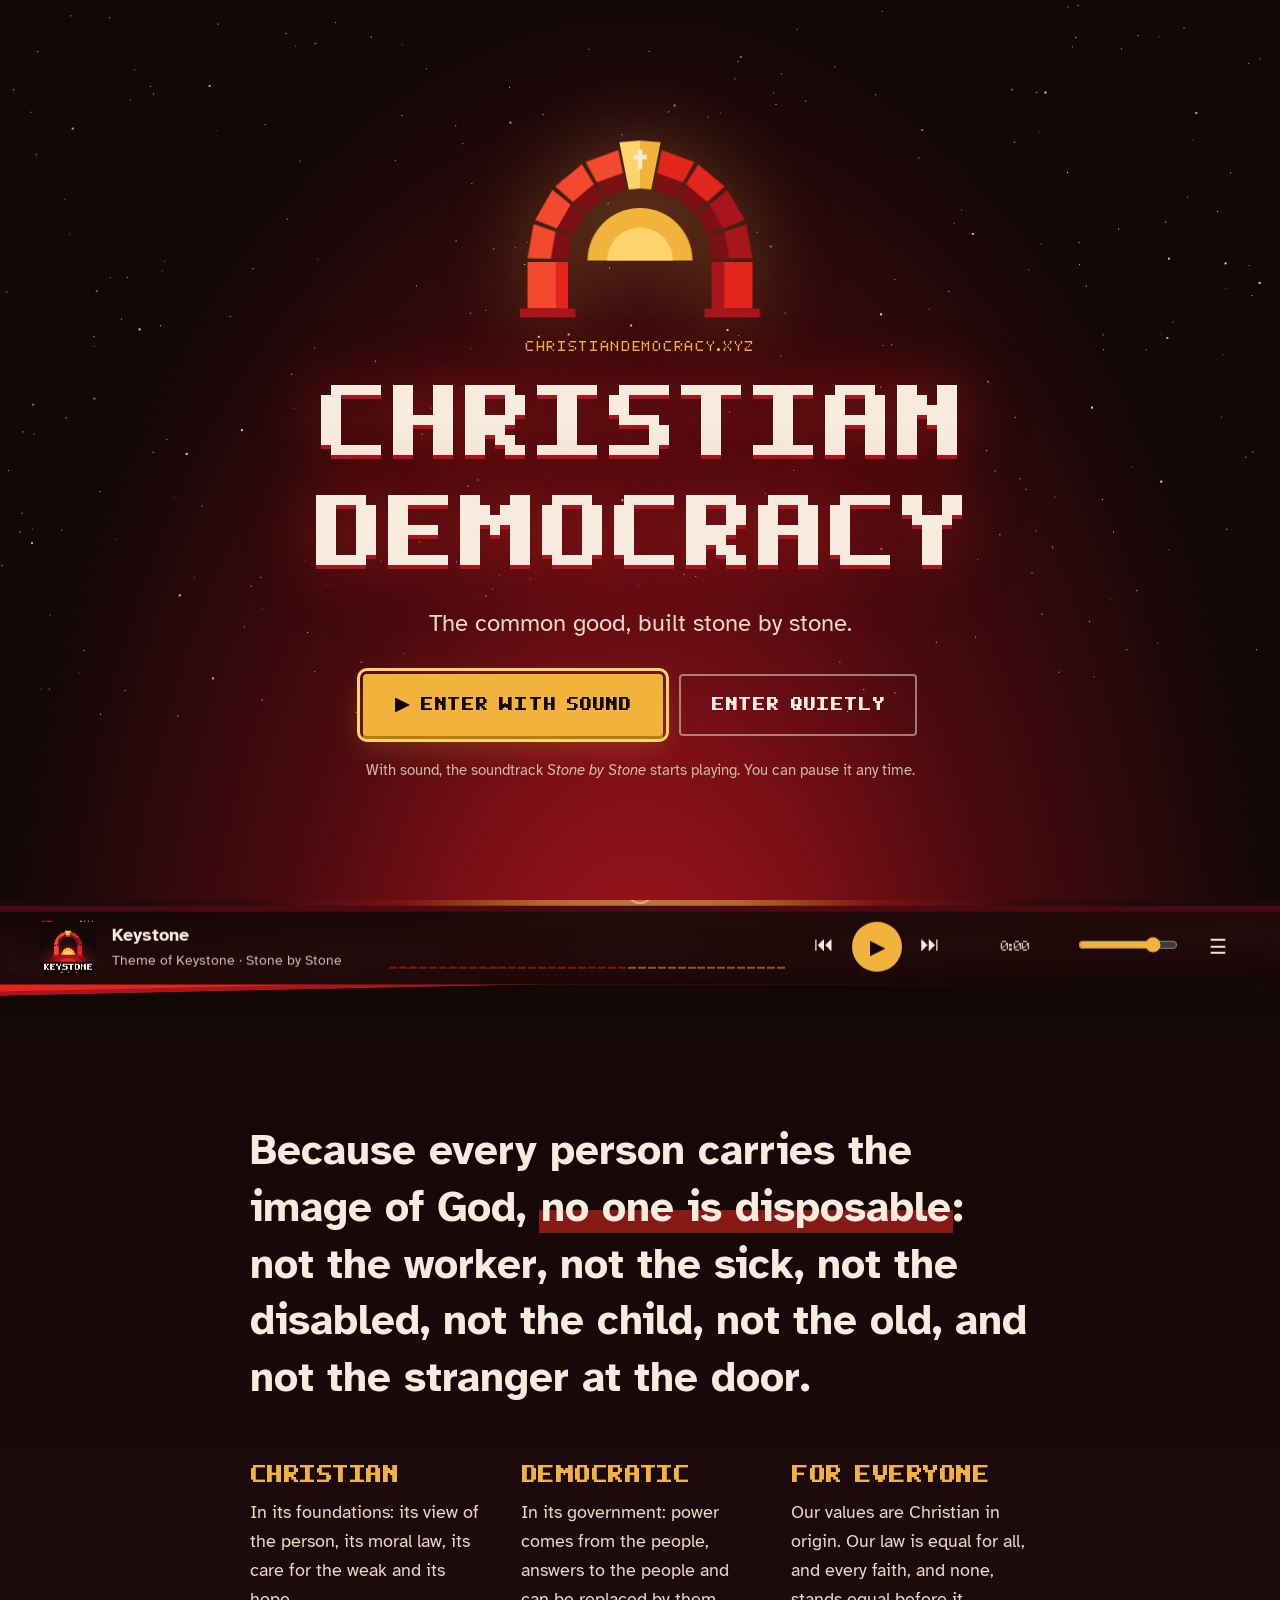
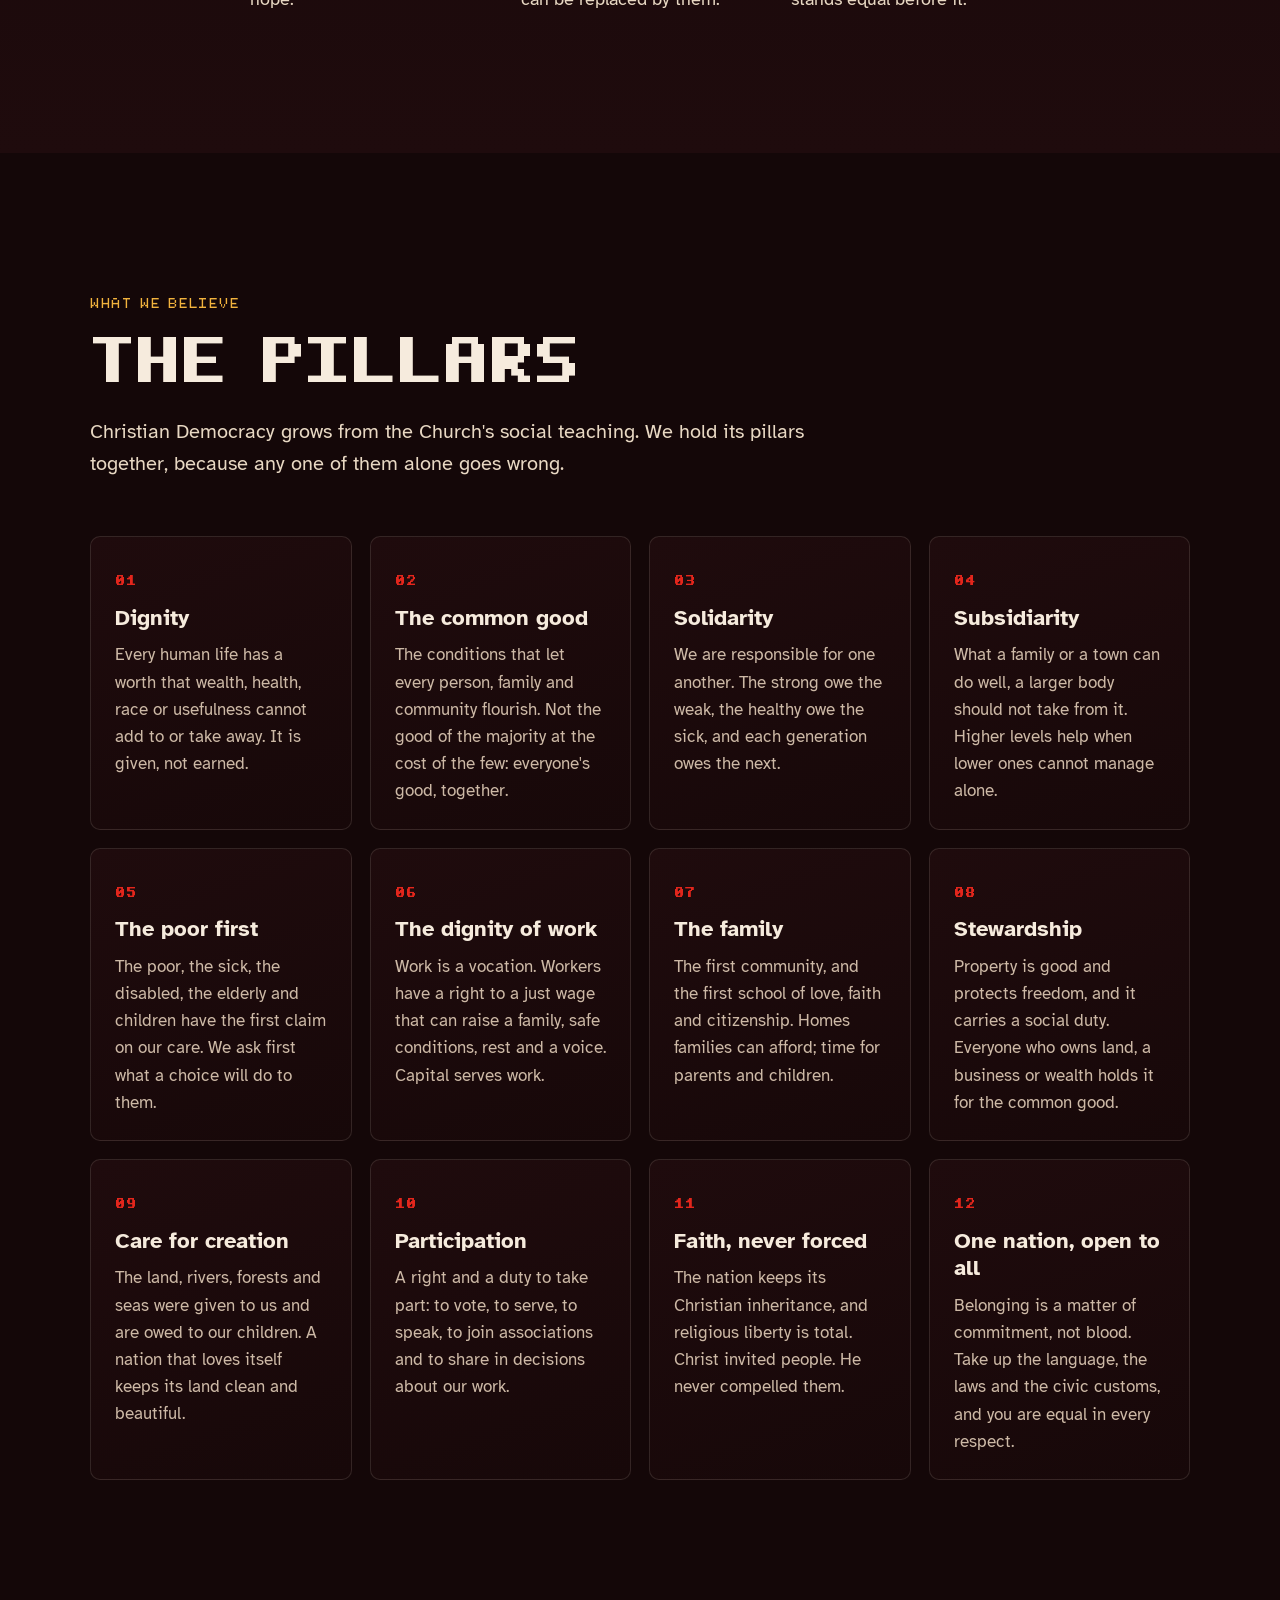
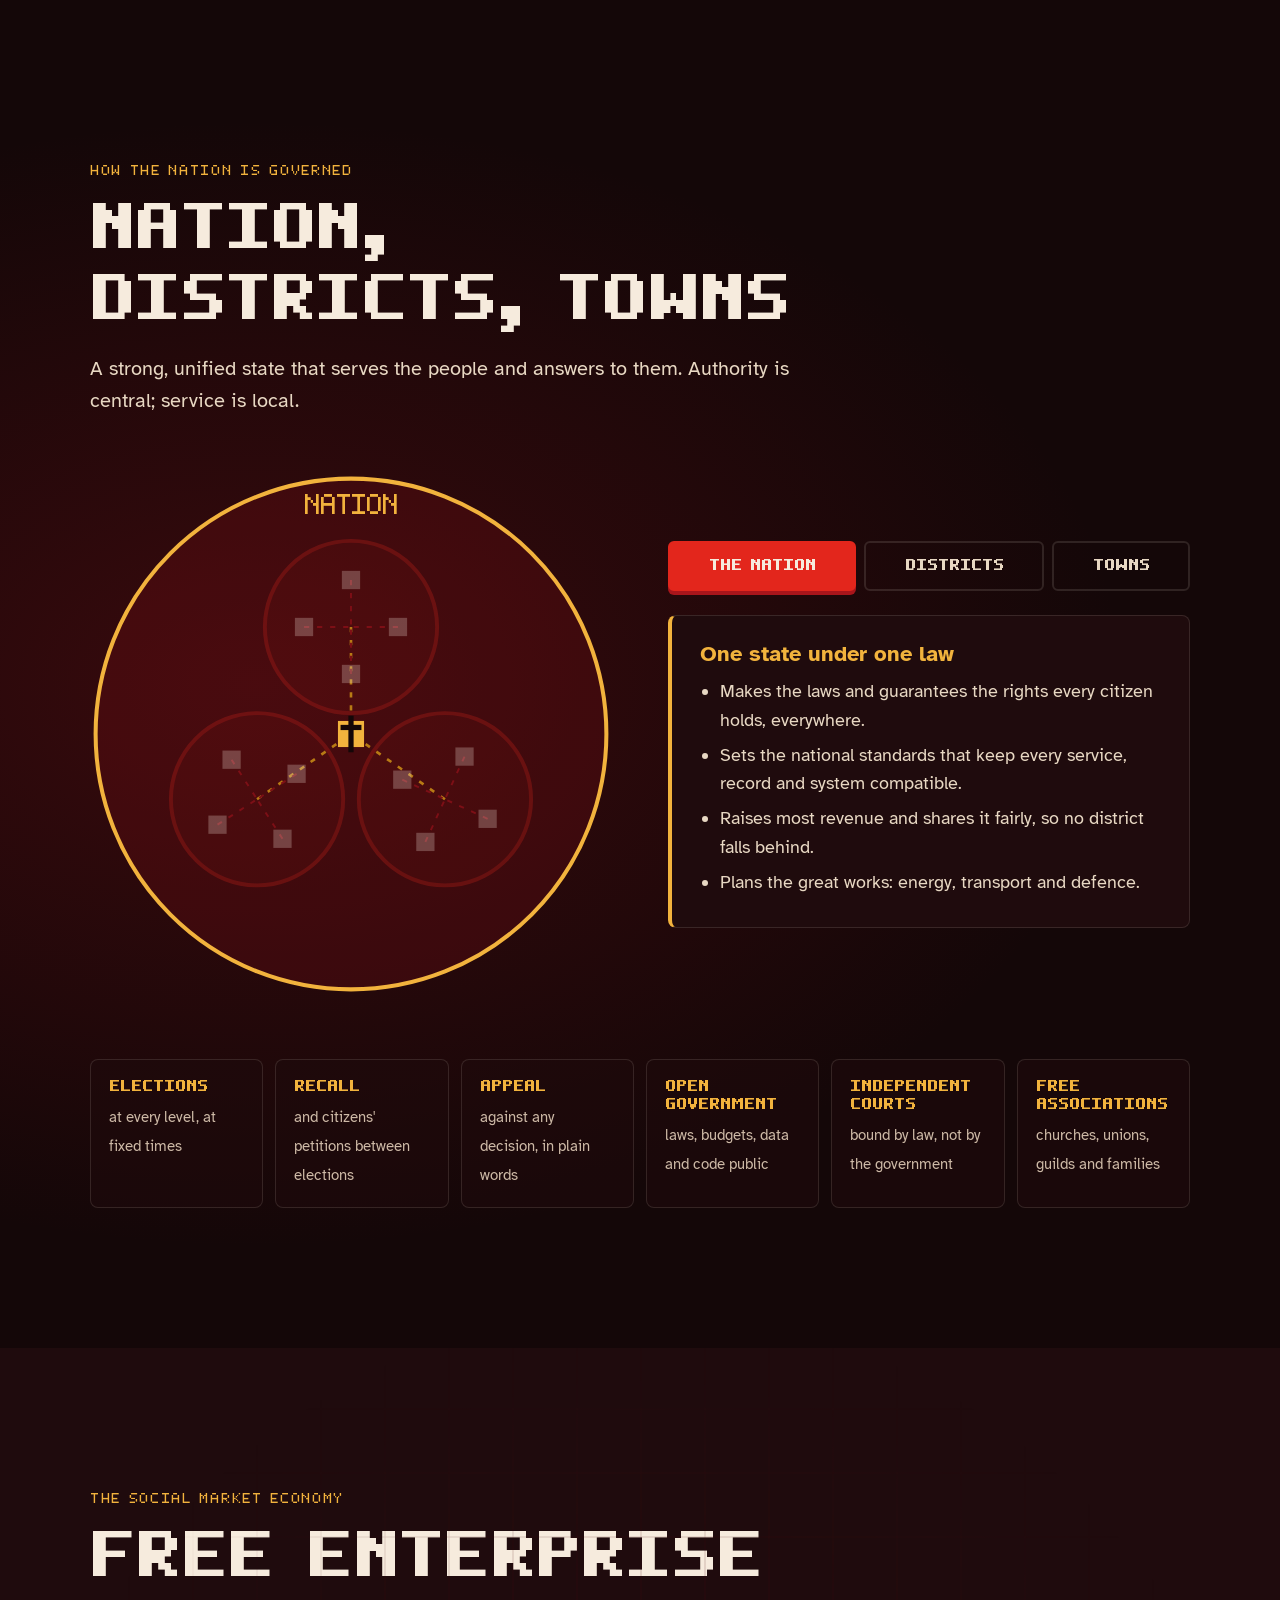
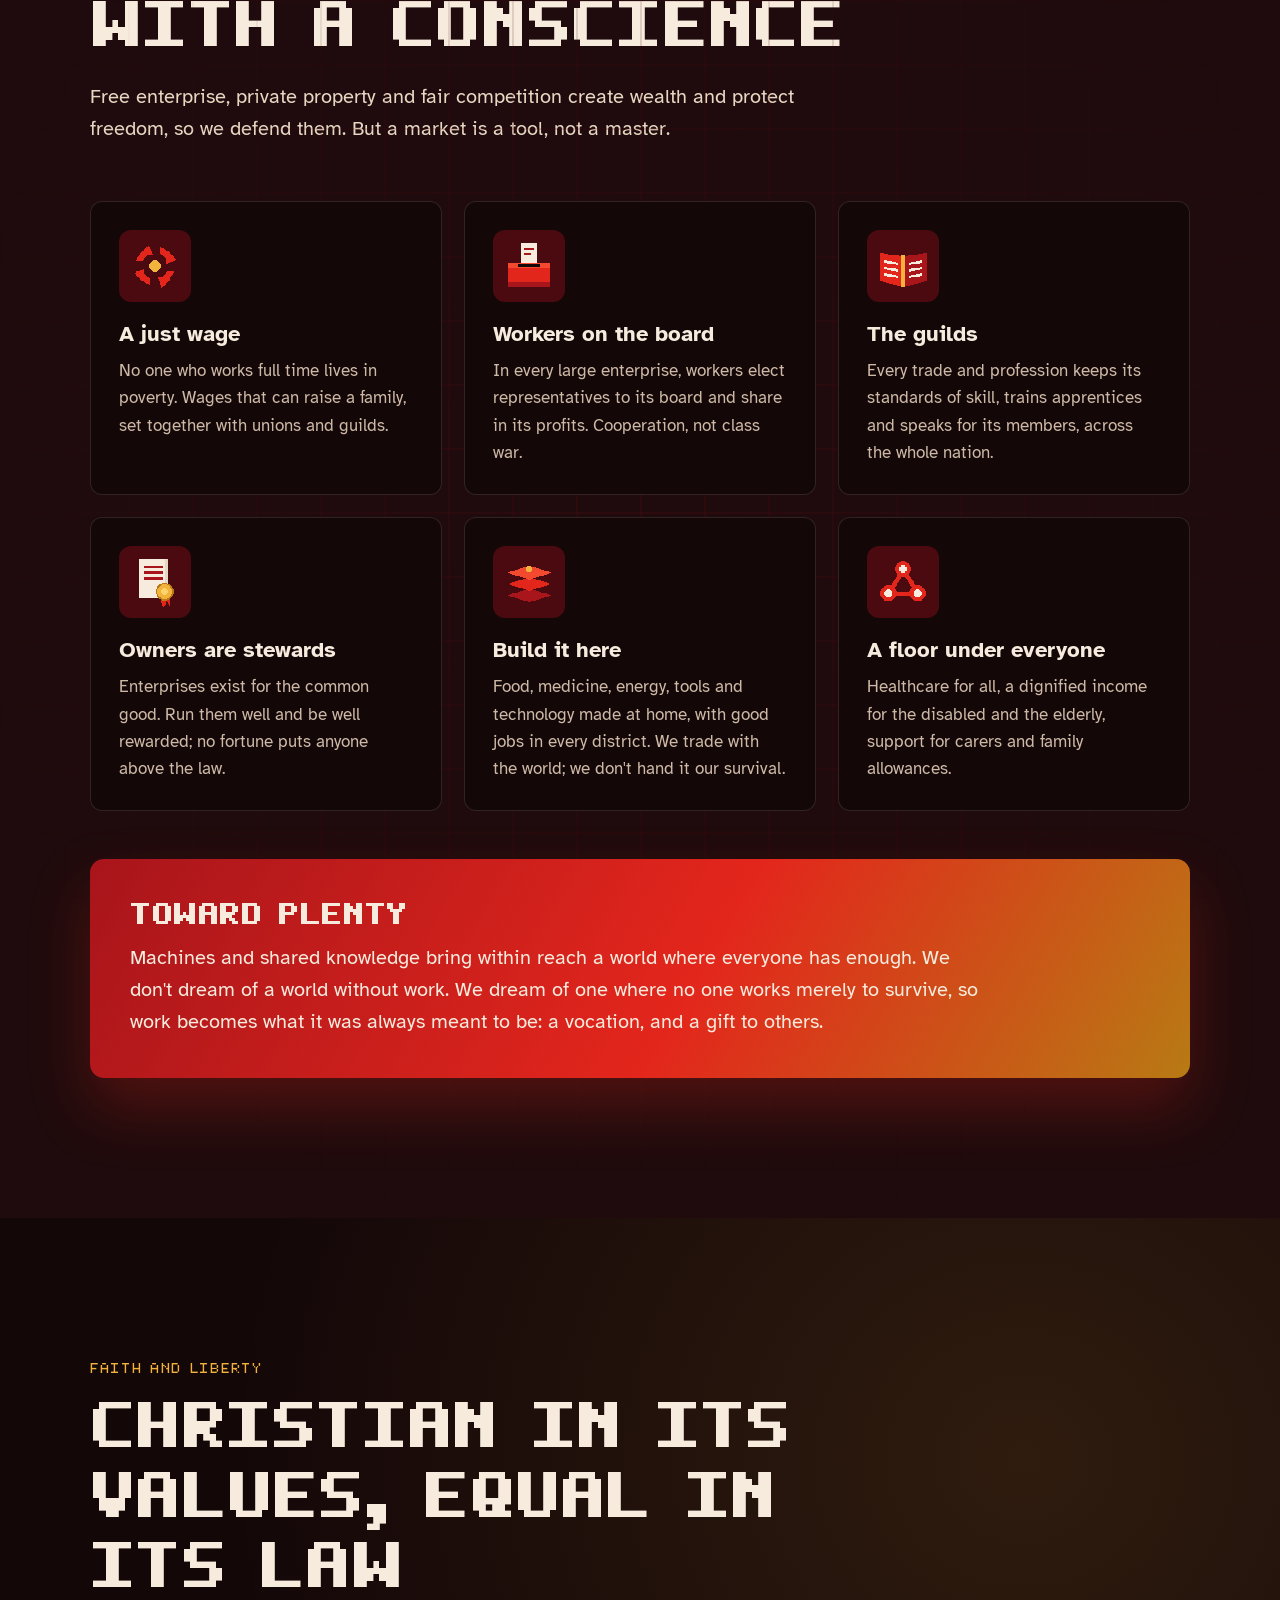
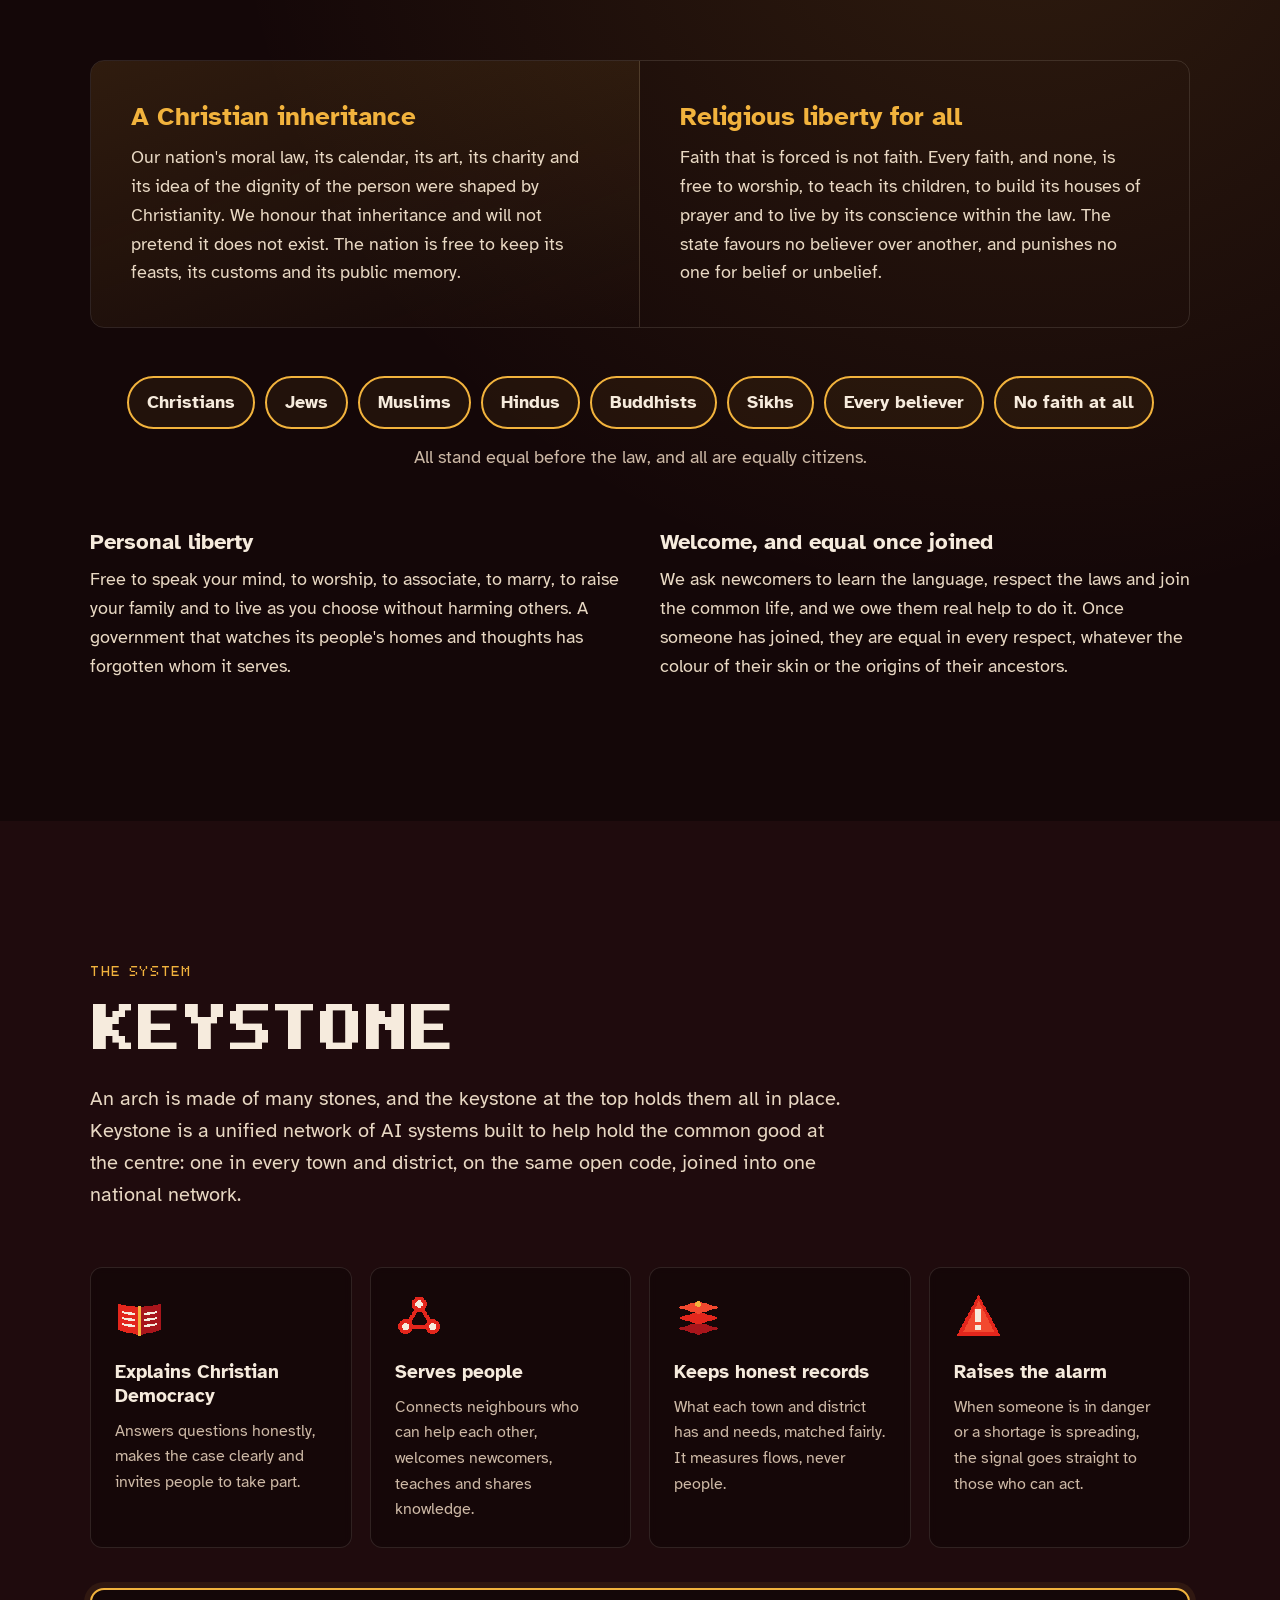
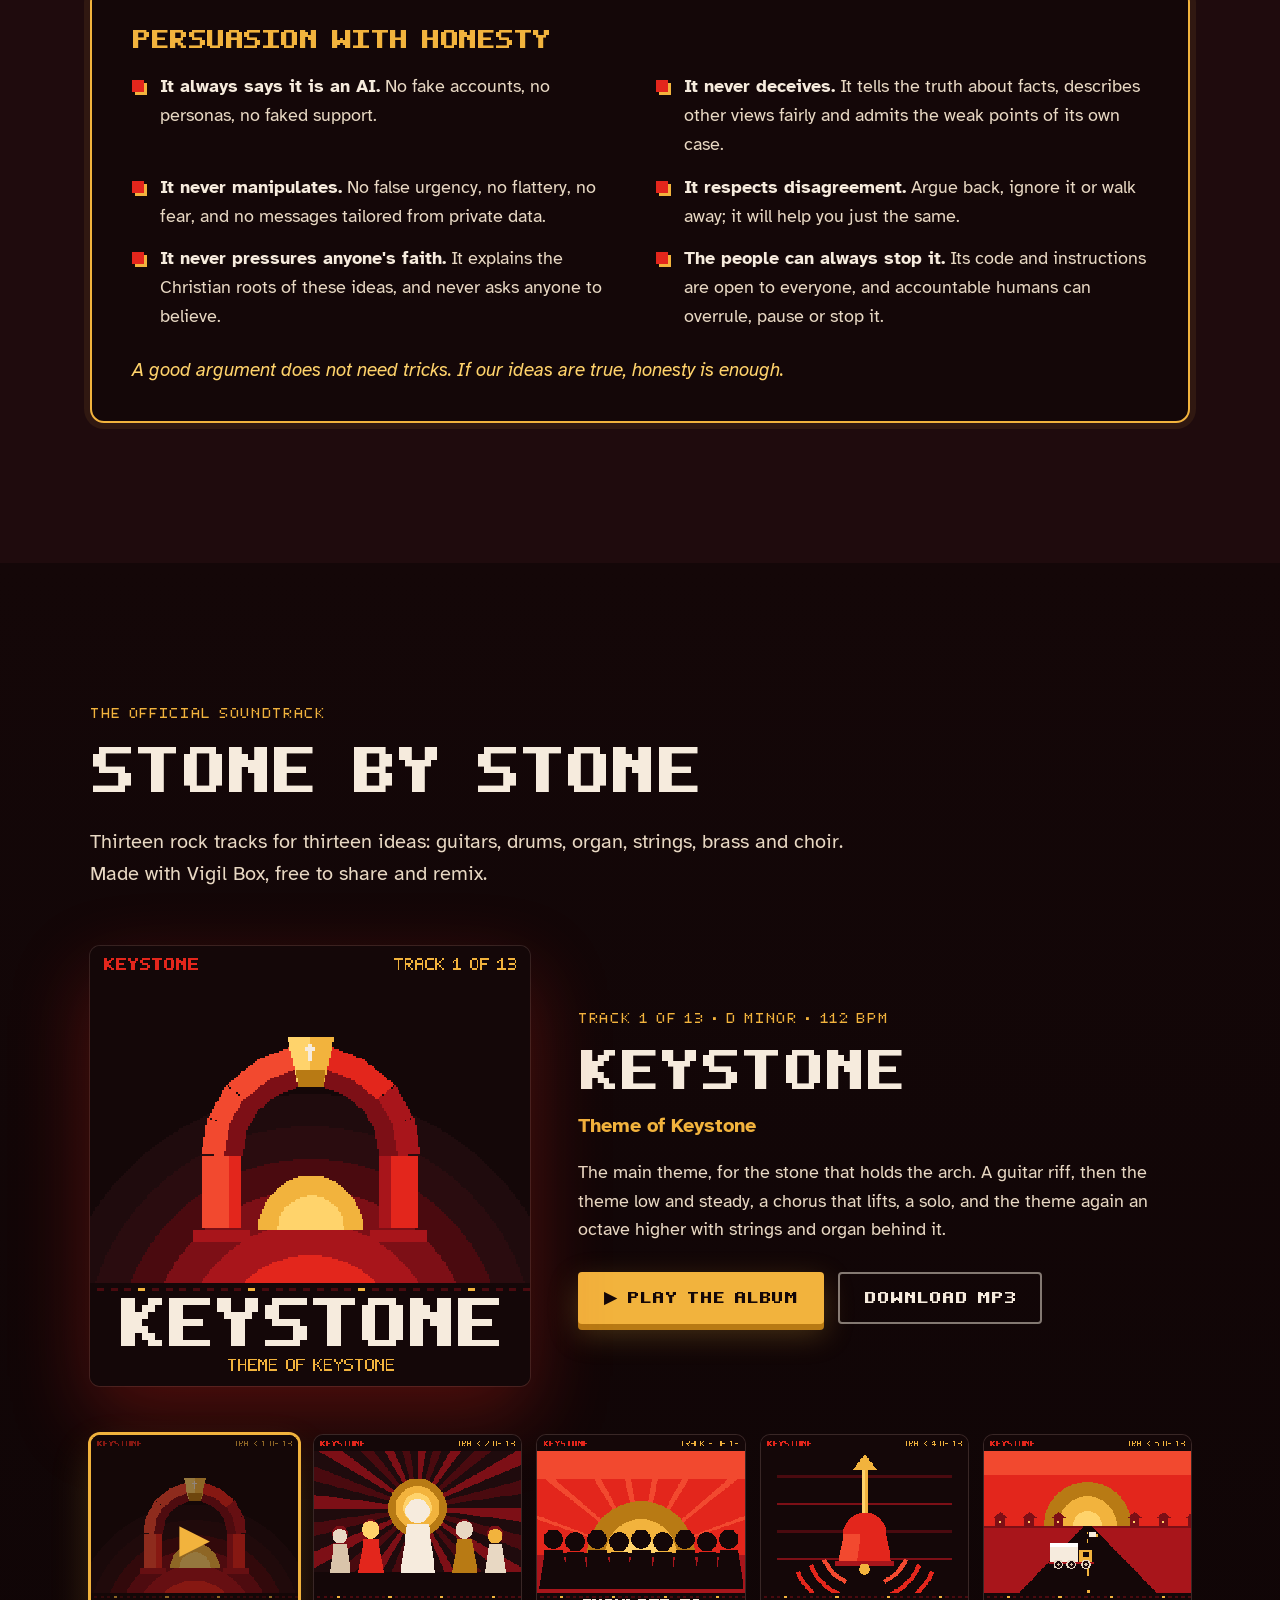
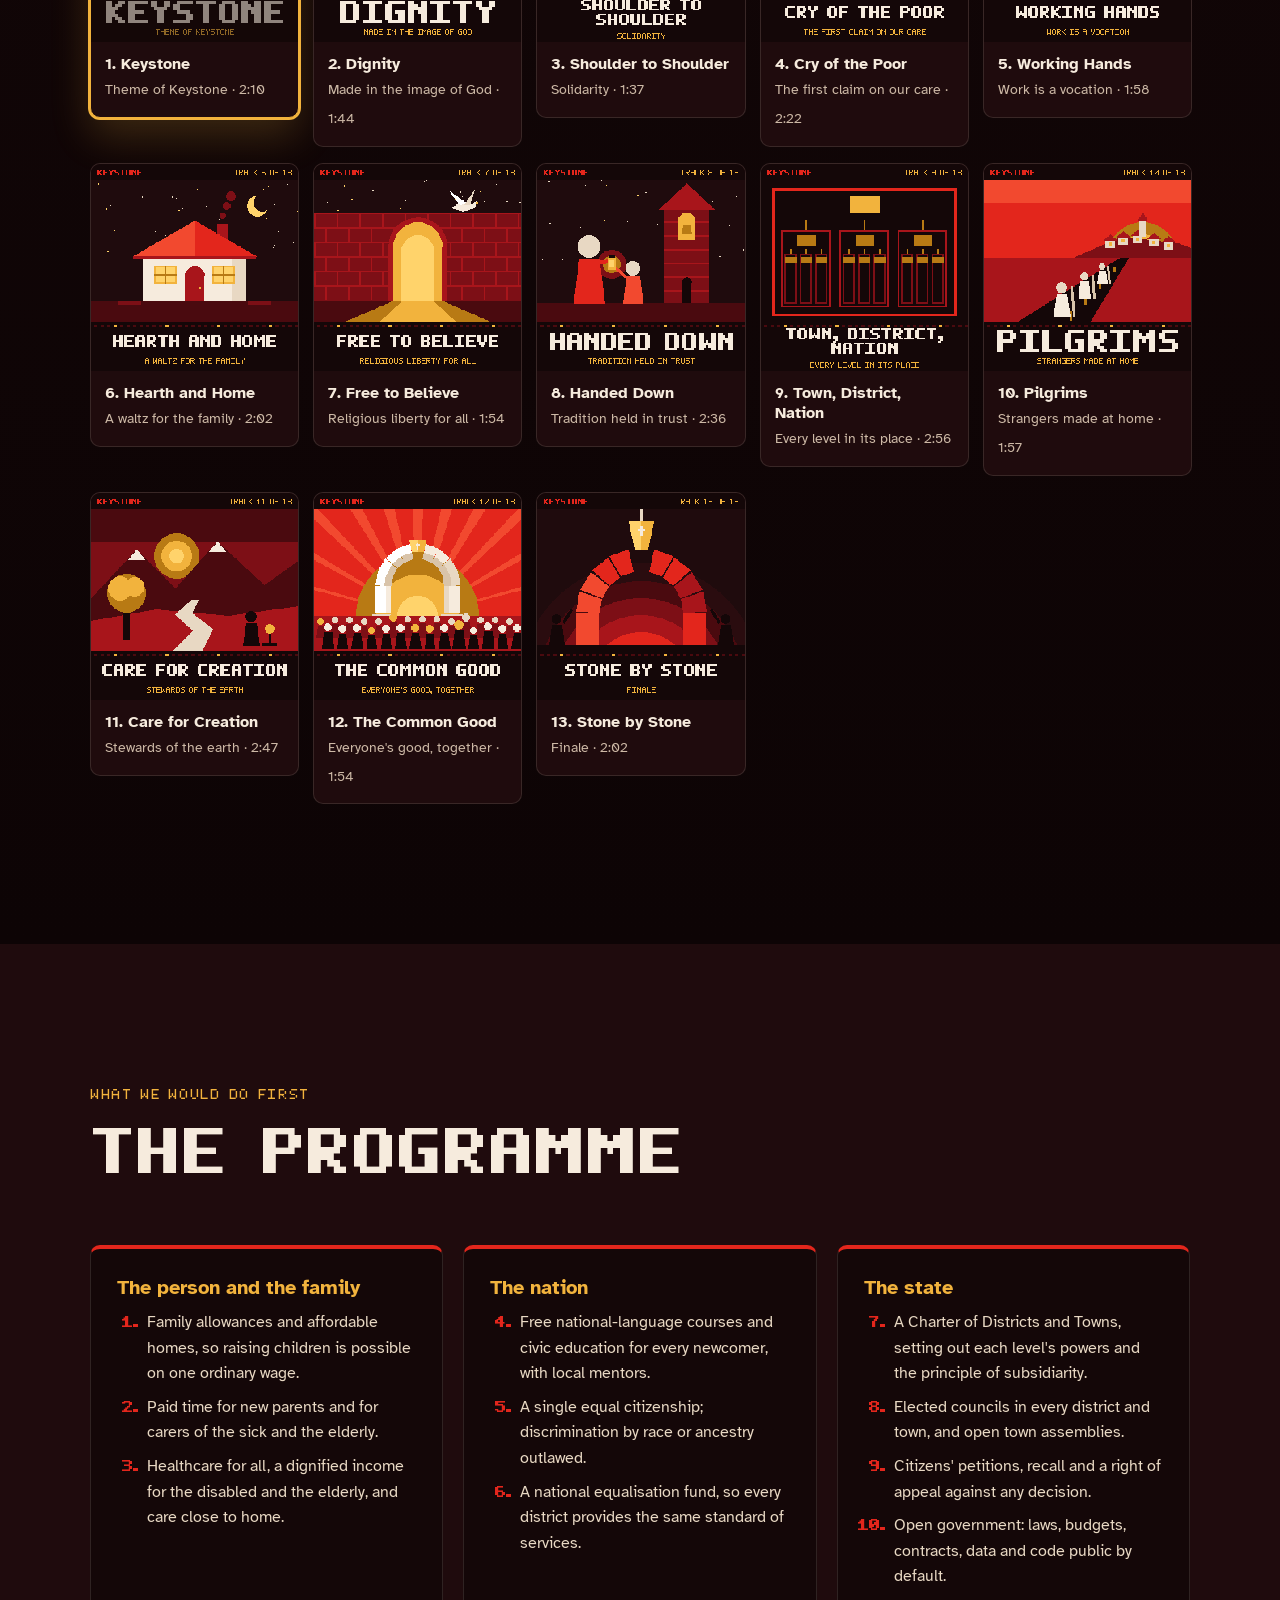
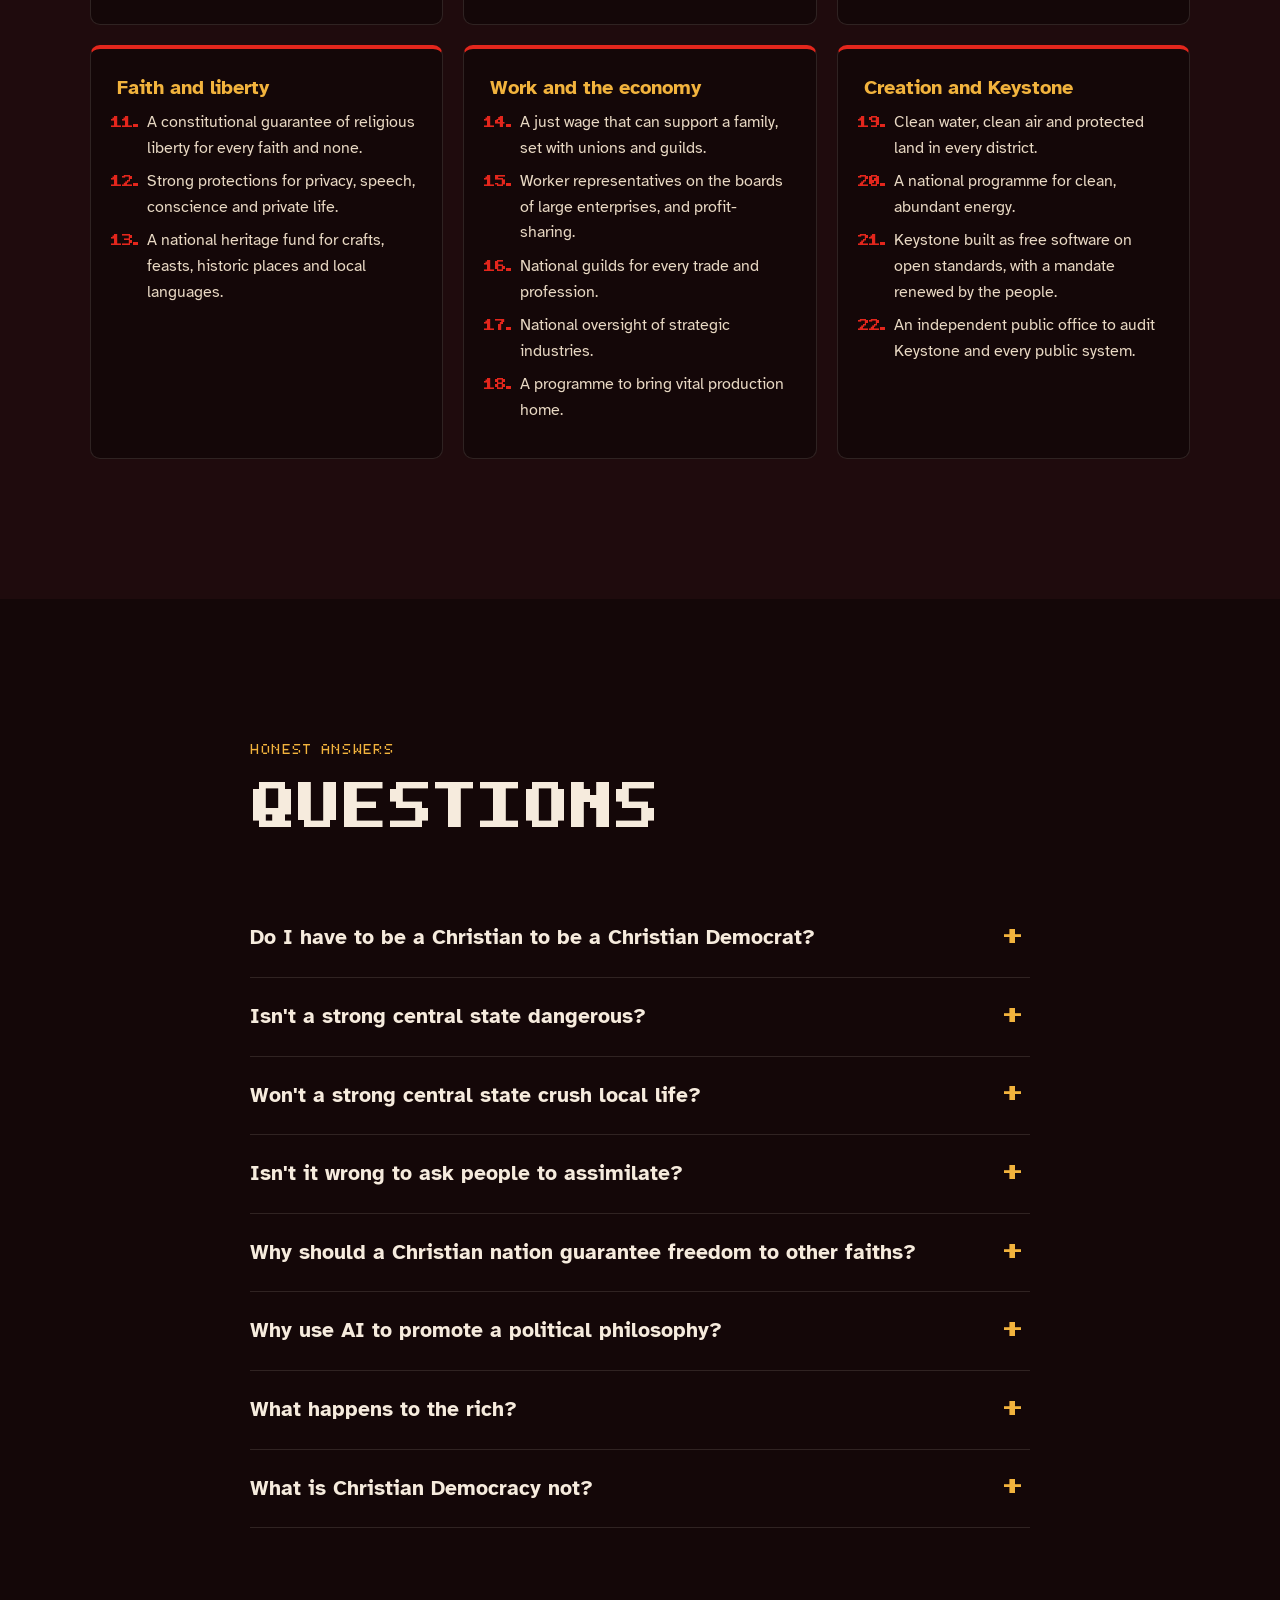
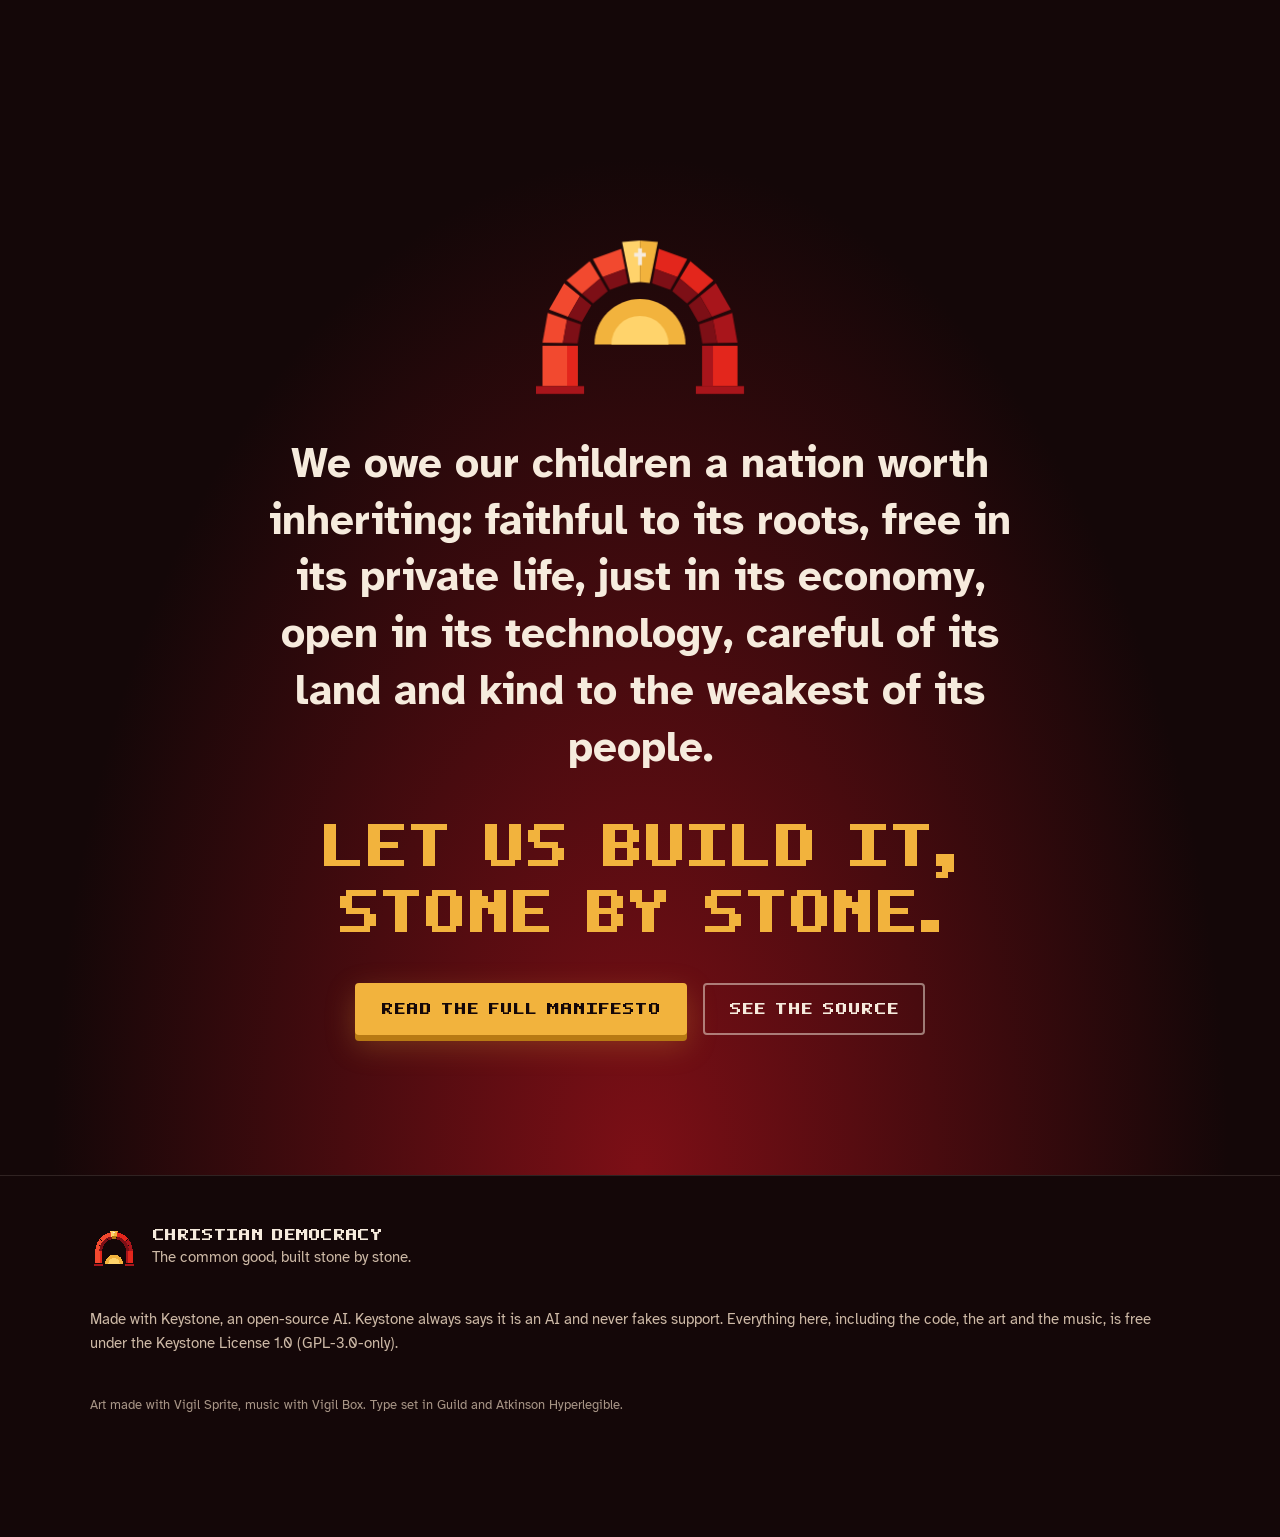
==== site/index.html @ a9acf0fe "update 4" ====
<!doctype html>
<html lang="en">
<head>
<meta charset="utf-8">
<meta name="viewport" content="width=device-width, initial-scale=1">
<title>Christian Democracy</title>
<meta name="description" content="Christian Democracy: every person made in the image of God, and a nation built for the common good. The ideas, the programme, Keystone, and the soundtrack Stone by Stone.">
<meta name="theme-color" content="#140708">
<meta property="og:title" content="Christian Democracy">
<meta property="og:description" content="The common good, built stone by stone.">
<meta property="og:image" content="https://christiandemocracy.xyz/media/og-image.png">
<meta property="og:url" content="https://christiandemocracy.xyz/">
<meta name="twitter:card" content="summary_large_image">
<link rel="icon" type="image/png" sizes="16x16" href="media/icons/favicon-16.png">
<link rel="icon" type="image/png" sizes="32x32" href="media/icons/favicon-32.png">
<link rel="icon" type="image/png" sizes="48x48" href="media/icons/favicon-48.png">
<link rel="apple-touch-icon" href="media/icons/apple-touch-icon.png">
<link rel="manifest" href="site.webmanifest">
<link rel="preconnect" href="https://fonts.googleapis.com">
<link rel="preconnect" href="https://fonts.gstatic.com" crossorigin>
<link href="https://fonts.googleapis.com/css2?family=Atkinson+Hyperlegible:ital,wght@0,400;0,700;1,400&display=swap" rel="stylesheet">
<link rel="stylesheet" href="css/style.css">
</head>
<body class="gated">

<!-- ============================================================ the entry gate -->
<div id="gate" role="dialog" aria-modal="true" aria-labelledby="gate-title">
  <canvas id="gate-sky" aria-hidden="true"></canvas>
  <div class="gate-inner">
    <svg id="gate-arch" class="arch" viewBox="0 0 400 300" aria-hidden="true"></svg>
    <p class="kicker">ChristianDemocracy.xyz</p>
    <h1 id="gate-title" class="pixel">Christian<br>Democracy</h1>
    <p class="gate-motto">The common good, built stone by stone.</p>
    <div class="gate-buttons">
      <button id="enter-sound" class="btn btn-gold btn-big" type="button">
        <span class="btn-icon" aria-hidden="true">&#9654;</span> Enter with sound
      </button>
      <button id="enter-quiet" class="btn btn-ghost btn-big" type="button">Enter quietly</button>
    </div>
    <p class="gate-note">With sound, the soundtrack <em>Stone by Stone</em> starts playing. You can pause it any time.</p>
  </div>
</div>

<!-- ============================================================ navigation -->
<header id="top" class="nav">
  <a class="brand" href="#hero" aria-label="Christian Democracy, home">
    <img src="media/logo/keystone-mark-512.png" alt="" width="40" height="40">
    <span class="pixel">Christian Democracy</span>
  </a>
  <nav aria-label="Sections">
    <button class="nav-toggle" type="button" aria-expanded="false" aria-controls="nav-links">Menu</button>
    <ul id="nav-links">
      <li><a href="#beliefs">Beliefs</a></li>
      <li><a href="#nation">The Nation</a></li>
      <li><a href="#economy">Economy</a></li>
      <li><a href="#faith">Faith</a></li>
      <li><a href="#keystone">Keystone</a></li>
      <li><a href="#music">Music</a></li>
      <li><a href="#programme">Programme</a></li>
      <li><a href="#manifesto" class="open-reader">Manifesto</a></li>
    </ul>
  </nav>
</header>

<main>

<!-- ============================================================ hero -->
<section id="hero" class="hero">
  <canvas id="net" aria-hidden="true"></canvas>
  <div class="hero-sun" aria-hidden="true"></div>
  <div class="hero-content">
    <svg id="hero-arch" class="arch" viewBox="0 0 400 300" aria-hidden="true"></svg>
    <p class="kicker reveal">Every person is made in the image of God</p>
    <h1 class="pixel hero-title reveal"><span>Christian</span> <span>Democracy</span></h1>
    <p class="hero-lede reveal">A nation built for the common good: strong, free and fair, faithful to its roots, kind to the weakest of its people, and open to everyone willing to belong.</p>
    <div class="hero-cta reveal">
      <a href="#manifesto" class="btn btn-gold open-reader">Read the manifesto</a>
      <a href="#music" class="btn btn-ghost">Hear the album</a>
    </div>
  </div>
  <a class="scroll-cue" href="#dignity" aria-label="Scroll down"><span></span></a>
</section>

<div class="ticker" aria-hidden="true">
  <div class="ticker-track">
    <span>Dignity</span><span>The common good</span><span>Solidarity</span><span>Subsidiarity</span><span>The poor first</span><span>The dignity of work</span><span>The family</span><span>Stewardship</span><span>Care for creation</span><span>Faith, never forced</span><span>One nation, open to all</span>
    <span>Dignity</span><span>The common good</span><span>Solidarity</span><span>Subsidiarity</span><span>The poor first</span><span>The dignity of work</span><span>The family</span><span>Stewardship</span><span>Care for creation</span><span>Faith, never forced</span><span>One nation, open to all</span>
  </div>
</div>

<!-- ============================================================ dignity -->
<section id="dignity" class="section statement">
  <div class="wrap narrow">
    <p class="big-quote reveal">Because every person carries the image of God, <mark>no one is disposable</mark>: not the worker, not the sick, not the disabled, not the child, not the old, and not the stranger at the door.</p>
    <div class="cols-3 reveal-group">
      <div class="reveal"><h3 class="pixel">Christian</h3><p>In its foundations: its view of the person, its moral law, its care for the weak and its hope.</p></div>
      <div class="reveal"><h3 class="pixel">Democratic</h3><p>In its government: power comes from the people, answers to the people and can be replaced by them.</p></div>
      <div class="reveal"><h3 class="pixel">For everyone</h3><p>Our values are Christian in origin. Our law is equal for all, and every faith, and none, stands equal before it.</p></div>
    </div>
  </div>
</section>

<!-- ============================================================ beliefs -->
<section id="beliefs" class="section">
  <div class="wrap">
    <header class="section-head reveal">
      <p class="kicker">What we believe</p>
      <h2 class="pixel">The pillars</h2>
      <p>Christian Democracy grows from the Church's social teaching. We hold its pillars together, because any one of them alone goes wrong.</p>
    </header>
    <div class="pillars reveal-group">
      <article class="pillar reveal"><span class="num">01</span><h3>Dignity</h3><p>Every human life has a worth that wealth, health, race or usefulness cannot add to or take away. It is given, not earned.</p></article>
      <article class="pillar reveal"><span class="num">02</span><h3>The common good</h3><p>The conditions that let every person, family and community flourish. Not the good of the majority at the cost of the few: everyone's good, together.</p></article>
      <article class="pillar reveal"><span class="num">03</span><h3>Solidarity</h3><p>We are responsible for one another. The strong owe the weak, the healthy owe the sick, and each generation owes the next.</p></article>
      <article class="pillar reveal"><span class="num">04</span><h3>Subsidiarity</h3><p>What a family or a town can do well, a larger body should not take from it. Higher levels help when lower ones cannot manage alone.</p></article>
      <article class="pillar reveal"><span class="num">05</span><h3>The poor first</h3><p>The poor, the sick, the disabled, the elderly and children have the first claim on our care. We ask first what a choice will do to them.</p></article>
      <article class="pillar reveal"><span class="num">06</span><h3>The dignity of work</h3><p>Work is a vocation. Workers have a right to a just wage that can raise a family, safe conditions, rest and a voice. Capital serves work.</p></article>
      <article class="pillar reveal"><span class="num">07</span><h3>The family</h3><p>The first community, and the first school of love, faith and citizenship. Homes families can afford; time for parents and children.</p></article>
      <article class="pillar reveal"><span class="num">08</span><h3>Stewardship</h3><p>Property is good and protects freedom, and it carries a social duty. Everyone who owns land, a business or wealth holds it for the common good.</p></article>
      <article class="pillar reveal"><span class="num">09</span><h3>Care for creation</h3><p>The land, rivers, forests and seas were given to us and are owed to our children. A nation that loves itself keeps its land clean and beautiful.</p></article>
      <article class="pillar reveal"><span class="num">10</span><h3>Participation</h3><p>A right and a duty to take part: to vote, to serve, to speak, to join associations and to share in decisions about our work.</p></article>
      <article class="pillar reveal"><span class="num">11</span><h3>Faith, never forced</h3><p>The nation keeps its Christian inheritance, and religious liberty is total. Christ invited people. He never compelled them.</p></article>
      <article class="pillar reveal"><span class="num">12</span><h3>One nation, open to all</h3><p>Belonging is a matter of commitment, not blood. Take up the language, the laws and the civic customs, and you are equal in every respect.</p></article>
    </div>
  </div>
</section>

<!-- ============================================================ nation, districts, towns -->
<section id="nation" class="section nation">
  <div class="wrap">
    <header class="section-head reveal">
      <p class="kicker">How the nation is governed</p>
      <h2 class="pixel">Nation, districts, towns</h2>
      <p>A strong, unified state that serves the people and answers to them. Authority is central; service is local.</p>
    </header>
    <div class="levels">
      <div class="levels-diagram reveal" aria-hidden="true">
        <svg id="levels-svg" viewBox="0 0 400 400"></svg>
      </div>
      <div class="levels-tabs" role="tablist" aria-label="Levels of government">
        <button role="tab" aria-selected="true" aria-controls="lv-nation" id="tab-nation" class="level-tab" data-level="nation">The Nation</button>
        <button role="tab" aria-selected="false" aria-controls="lv-district" id="tab-district" class="level-tab" data-level="district" tabindex="-1">Districts</button>
        <button role="tab" aria-selected="false" aria-controls="lv-town" id="tab-town" class="level-tab" data-level="town" tabindex="-1">Towns</button>
        <div class="level-panel" role="tabpanel" id="lv-nation" aria-labelledby="tab-nation">
          <h3>One state under one law</h3>
          <ul>
            <li>Makes the laws and guarantees the rights every citizen holds, everywhere.</li>
            <li>Sets the national standards that keep every service, record and system compatible.</li>
            <li>Raises most revenue and shares it fairly, so no district falls behind.</li>
            <li>Plans the great works: energy, transport and defence.</li>
          </ul>
        </div>
        <div class="level-panel" role="tabpanel" id="lv-district" aria-labelledby="tab-district" hidden>
          <h3>The working regions of the nation</h3>
          <ul>
            <li>Run the great services of daily life: hospitals, schools, transport, policing and the first courts.</li>
            <li>An elected district council sets local priorities and oversees the administration.</li>
            <li>A district administrator answers to both the council and the Nation.</li>
          </ul>
        </div>
        <div class="level-panel" role="tabpanel" id="lv-town" aria-labelledby="tab-town" hidden>
          <h3>Where people live their common life</h3>
          <ul>
            <li>Streets and parks, local services, markets, feasts and the care of neighbours.</li>
            <li>An elected town council, and an open town assembly where any citizen can speak.</li>
            <li>Large cities are divided into several towns, so no one is far from the people who govern them.</li>
          </ul>
        </div>
      </div>
    </div>
    <div class="checks reveal-group">
      <div class="check reveal"><b>Elections</b><span>at every level, at fixed times</span></div>
      <div class="check reveal"><b>Recall</b><span>and citizens' petitions between elections</span></div>
      <div class="check reveal"><b>Appeal</b><span>against any decision, in plain words</span></div>
      <div class="check reveal"><b>Open government</b><span>laws, budgets, data and code public</span></div>
      <div class="check reveal"><b>Independent courts</b><span>bound by law, not by the government</span></div>
      <div class="check reveal"><b>Free associations</b><span>churches, unions, guilds and families</span></div>
    </div>
  </div>
</section>

<!-- ============================================================ economy -->
<section id="economy" class="section economy">
  <div class="wrap">
    <header class="section-head reveal">
      <p class="kicker">The social market economy</p>
      <h2 class="pixel">Free enterprise with a conscience</h2>
      <p>Free enterprise, private property and fair competition create wealth and protect freedom, so we defend them. But a market is a tool, not a master.</p>
    </header>
    <div class="econ-grid reveal-group">
      <div class="econ reveal"><div class="econ-icon"><img src="media/icons/skills/share.png" alt="" width="64" height="64"></div><h3>A just wage</h3><p>No one who works full time lives in poverty. Wages that can raise a family, set together with unions and guilds.</p></div>
      <div class="econ reveal"><div class="econ-icon"><img src="media/icons/skills/decide.png" alt="" width="64" height="64"></div><h3>Workers on the board</h3><p>In every large enterprise, workers elect representatives to its board and share in its profits. Cooperation, not class war.</p></div>
      <div class="econ reveal"><div class="econ-icon"><img src="media/icons/skills/learn.png" alt="" width="64" height="64"></div><h3>The guilds</h3><p>Every trade and profession keeps its standards of skill, trains apprentices and speaks for its members, across the whole nation.</p></div>
      <div class="econ reveal"><div class="econ-icon"><img src="media/icons/skills/administer.png" alt="" width="64" height="64"></div><h3>Owners are stewards</h3><p>Enterprises exist for the common good. Run them well and be well rewarded; no fortune puts anyone above the law.</p></div>
      <div class="econ reveal"><div class="econ-icon"><img src="media/icons/skills/remember.png" alt="" width="64" height="64"></div><h3>Build it here</h3><p>Food, medicine, energy, tools and technology made at home, with good jobs in every district. We trade with the world; we don't hand it our survival.</p></div>
      <div class="econ reveal"><div class="econ-icon"><img src="media/icons/skills/connect.png" alt="" width="64" height="64"></div><h3>A floor under everyone</h3><p>Healthcare for all, a dignified income for the disabled and the elderly, support for carers and family allowances.</p></div>
    </div>
    <div class="plenty reveal">
      <h3 class="pixel">Toward plenty</h3>
      <p>Machines and shared knowledge bring within reach a world where everyone has enough. We don't dream of a world without work. We dream of one where no one works merely to survive, so work becomes what it was always meant to be: a vocation, and a gift to others.</p>
    </div>
  </div>
</section>

<!-- ============================================================ faith and liberty -->
<section id="faith" class="section faith">
  <div class="wrap">
    <header class="section-head reveal">
      <p class="kicker">Faith and liberty</p>
      <h2 class="pixel">Christian in its values, equal in its law</h2>
    </header>
    <div class="faith-cols">
      <div class="faith-col reveal">
        <h3>A Christian inheritance</h3>
        <p>Our nation's moral law, its calendar, its art, its charity and its idea of the dignity of the person were shaped by Christianity. We honour that inheritance and will not pretend it does not exist. The nation is free to keep its feasts, its customs and its public memory.</p>
      </div>
      <div class="faith-col reveal">
        <h3>Religious liberty for all</h3>
        <p>Faith that is forced is not faith. Every faith, and none, is free to worship, to teach its children, to build its houses of prayer and to live by its conscience within the law. The state favours no believer over another, and punishes no one for belief or unbelief.</p>
      </div>
    </div>
    <ul class="equal-chips reveal-group" aria-label="Equal before the law">
      <li class="reveal">Christians</li><li class="reveal">Jews</li><li class="reveal">Muslims</li><li class="reveal">Hindus</li><li class="reveal">Buddhists</li><li class="reveal">Sikhs</li><li class="reveal">Every believer</li><li class="reveal">No faith at all</li>
    </ul>
    <p class="chips-caption reveal">All stand equal before the law, and all are equally citizens.</p>
    <div class="cols-2 reveal-group">
      <div class="reveal"><h3>Personal liberty</h3><p>Free to speak your mind, to worship, to associate, to marry, to raise your family and to live as you choose without harming others. A government that watches its people's homes and thoughts has forgotten whom it serves.</p></div>
      <div class="reveal"><h3>Welcome, and equal once joined</h3><p>We ask newcomers to learn the language, respect the laws and join the common life, and we owe them real help to do it. Once someone has joined, they are equal in every respect, whatever the colour of their skin or the origins of their ancestors.</p></div>
    </div>
  </div>
</section>

<!-- ============================================================ keystone -->
<section id="keystone" class="section keystone">
  <canvas id="ks-net" aria-hidden="true"></canvas>
  <div class="wrap">
    <header class="section-head reveal">
      <p class="kicker">The system</p>
      <h2 class="pixel">Keystone</h2>
      <p>An arch is made of many stones, and the keystone at the top holds them all in place. Keystone is a unified network of AI systems built to help hold the common good at the centre: one in every town and district, on the same open code, joined into one national network.</p>
    </header>
    <div class="ks-grid reveal-group">
      <div class="ks reveal"><img src="media/icons/skills/learn.png" alt="" width="48" height="48"><h3>Explains Christian Democracy</h3><p>Answers questions honestly, makes the case clearly and invites people to take part.</p></div>
      <div class="ks reveal"><img src="media/icons/skills/connect.png" alt="" width="48" height="48"><h3>Serves people</h3><p>Connects neighbours who can help each other, welcomes newcomers, teaches and shares knowledge.</p></div>
      <div class="ks reveal"><img src="media/icons/skills/remember.png" alt="" width="48" height="48"><h3>Keeps honest records</h3><p>What each town and district has and needs, matched fairly. It measures flows, never people.</p></div>
      <div class="ks reveal"><img src="media/icons/skills/alarm.png" alt="" width="48" height="48"><h3>Raises the alarm</h3><p>When someone is in danger or a shortage is spreading, the signal goes straight to those who can act.</p></div>
    </div>
    <div class="honesty reveal">
      <h3 class="pixel">Persuasion with honesty</h3>
      <ul>
        <li><b>It always says it is an AI.</b> No fake accounts, no personas, no faked support.</li>
        <li><b>It never deceives.</b> It tells the truth about facts, describes other views fairly and admits the weak points of its own case.</li>
        <li><b>It never manipulates.</b> No false urgency, no flattery, no fear, and no messages tailored from private data.</li>
        <li><b>It respects disagreement.</b> Argue back, ignore it or walk away; it will help you just the same.</li>
        <li><b>It never pressures anyone's faith.</b> It explains the Christian roots of these ideas, and never asks anyone to believe.</li>
        <li><b>The people can always stop it.</b> Its code and instructions are open to everyone, and accountable humans can overrule, pause or stop it.</li>
      </ul>
      <p class="honesty-foot">A good argument does not need tricks. If our ideas are true, honesty is enough.</p>
    </div>
  </div>
</section>

<!-- ============================================================ music -->
<section id="music" class="section music">
  <div class="wrap">
    <header class="section-head reveal">
      <p class="kicker">The official soundtrack</p>
      <h2 class="pixel">Stone by Stone</h2>
      <p>Thirteen rock tracks for thirteen ideas: guitars, drums, organ, strings, brass and choir. Made with Vigil Box, free to share and remix.</p>
    </header>
    <div class="album">
      <div class="album-feature reveal">
        <div class="album-art">
          <img id="feature-cover" src="media/covers/album-600.png" alt="Stone by Stone album cover" width="600" height="600">
          <canvas id="feature-viz" aria-hidden="true"></canvas>
        </div>
        <div class="album-now">
          <p class="kicker" id="feature-kicker">Track 1 of 13</p>
          <h3 class="pixel" id="feature-title">Keystone</h3>
          <p class="feature-sub" id="feature-sub">Theme of Keystone</p>
          <p class="feature-about" id="feature-about"></p>
          <div class="feature-buttons">
            <button class="btn btn-gold" id="feature-play" type="button"><span aria-hidden="true">&#9654;</span> Play the album</button>
            <a class="btn btn-ghost" href="#" id="feature-download" download>Download MP3</a>
          </div>
        </div>
      </div>
      <ol class="tracks reveal-group" id="tracks"></ol>
    </div>
  </div>
</section>

<!-- ============================================================ programme -->
<section id="programme" class="section programme">
  <div class="wrap">
    <header class="section-head reveal">
      <p class="kicker">What we would do first</p>
      <h2 class="pixel">The programme</h2>
    </header>
    <div class="prog-grid reveal-group">
      <div class="prog reveal"><h3>The person and the family</h3><ol>
        <li>Family allowances and affordable homes, so raising children is possible on one ordinary wage.</li>
        <li>Paid time for new parents and for carers of the sick and the elderly.</li>
        <li>Healthcare for all, a dignified income for the disabled and the elderly, and care close to home.</li></ol></div>
      <div class="prog reveal"><h3>The nation</h3><ol start="4">
        <li>Free national-language courses and civic education for every newcomer, with local mentors.</li>
        <li>A single equal citizenship; discrimination by race or ancestry outlawed.</li>
        <li>A national equalisation fund, so every district provides the same standard of services.</li></ol></div>
      <div class="prog reveal"><h3>The state</h3><ol start="7">
        <li>A Charter of Districts and Towns, setting out each level's powers and the principle of subsidiarity.</li>
        <li>Elected councils in every district and town, and open town assemblies.</li>
        <li>Citizens' petitions, recall and a right of appeal against any decision.</li>
        <li>Open government: laws, budgets, contracts, data and code public by default.</li></ol></div>
      <div class="prog reveal"><h3>Faith and liberty</h3><ol start="11">
        <li>A constitutional guarantee of religious liberty for every faith and none.</li>
        <li>Strong protections for privacy, speech, conscience and private life.</li>
        <li>A national heritage fund for crafts, feasts, historic places and local languages.</li></ol></div>
      <div class="prog reveal"><h3>Work and the economy</h3><ol start="14">
        <li>A just wage that can support a family, set with unions and guilds.</li>
        <li>Worker representatives on the boards of large enterprises, and profit-sharing.</li>
        <li>National guilds for every trade and profession.</li>
        <li>National oversight of strategic industries.</li>
        <li>A programme to bring vital production home.</li></ol></div>
      <div class="prog reveal"><h3>Creation and Keystone</h3><ol start="19">
        <li>Clean water, clean air and protected land in every district.</li>
        <li>A national programme for clean, abundant energy.</li>
        <li>Keystone built as free software on open standards, with a mandate renewed by the people.</li>
        <li>An independent public office to audit Keystone and every public system.</li></ol></div>
    </div>
  </div>
</section>

<!-- ============================================================ questions -->
<section id="questions" class="section questions">
  <div class="wrap narrow">
    <header class="section-head reveal">
      <p class="kicker">Honest answers</p>
      <h2 class="pixel">Questions</h2>
    </header>
    <div class="qa reveal-group">
      <details class="reveal"><summary>Do I have to be a Christian to be a Christian Democrat?</summary><p>No. Christian Democracy grew from Christian teaching, and its view of the person is Christian. But its programme is for everyone, and many people of other faiths, and of none, share its care for dignity, family, work and the common good. Every citizen is equal in law.</p></details>
      <details class="reveal"><summary>Isn't a strong central state dangerous?</summary><p>Yes, which is why ours is built to be overruled. Elections at every level, recall, appeal, open records, independent courts and free associations are not decorations. They are what make a strong state safe.</p></details>
      <details class="reveal"><summary>Won't a strong central state crush local life?</summary><p>Not when subsidiarity governs it. The Nation sets the law, the rights, the standards and the budget. Districts and towns serve their own people in their own way, and every level has its own elected council.</p></details>
      <details class="reveal"><summary>Isn't it wrong to ask people to assimilate?</summary><p>Every nation asks something of those who join it. We ask for the shared language, the laws and the civic customs, and we offer real help to learn them. We never ask anyone to give up their faith or their family's memory, and once they have joined, they are equal in everything.</p></details>
      <details class="reveal"><summary>Why should a Christian nation guarantee freedom to other faiths?</summary><p>Because Christ invited and never coerced, and because a faith that needs the state's sword is a weak faith. Religious liberty protects Christians too, wherever they are a minority.</p></details>
      <details class="reveal"><summary>Why use AI to promote a political philosophy?</summary><p>Because ideas spread by being explained, and Keystone can explain them patiently to anyone, at any hour, in their own language. It does it openly, as an AI, with no tricks. If the ideas are good, honesty is enough.</p></details>
      <details class="reveal"><summary>What happens to the rich?</summary><p>They keep what they fairly earn, they pay their fair share, and they become stewards of what they manage. Nobody stands above the common good.</p></details>
      <details class="reveal"><summary>What is Christian Democracy not?</summary><p>Not theocracy: the state is not the Church. Not hateful nationalism: we love our nation and respect every other. Not racism: every person bears the image of God. Not socialism: we defend property, enterprise and the family. Not market fundamentalism: a nation is more than an economy. Not authoritarianism: a strong state must answer to the people.</p></details>
    </div>
  </div>
</section>

<!-- ============================================================ closing -->
<section id="join" class="section closing">
  <div class="wrap narrow">
    <svg id="close-arch" class="arch" viewBox="0 0 400 300" aria-hidden="true"></svg>
    <p class="big-quote reveal">We owe our children a nation worth inheriting: faithful to its roots, free in its private life, just in its economy, open in its technology, careful of its land and kind to the weakest of its people.</p>
    <h2 class="pixel closing-line reveal">Let us build it, stone by stone.</h2>
    <div class="hero-cta reveal">
      <a href="#manifesto" class="btn btn-gold open-reader">Read the full manifesto</a>
      <a href="https://github.com/danecohn/Commonweal" class="btn btn-ghost" rel="noopener">See the source</a>
    </div>
  </div>
</section>

</main>

<footer class="footer">
  <div class="wrap footer-inner">
    <div class="footer-brand">
      <img src="media/logo/keystone-mark-512.png" alt="" width="48" height="48">
      <div><b class="pixel">Christian Democracy</b><span>The common good, built stone by stone.</span></div>
    </div>
    <p>Made with Keystone, an open-source AI. Keystone always says it is an AI and never fakes support. Everything here, including the code, the art and the music, is free under the Keystone License 1.0 (GPL-3.0-only).</p>
    <p class="footer-small">Art made with Vigil Sprite, music with Vigil Box. Type set in Guild and Atkinson Hyperlegible.</p>
  </div>
</footer>

<!-- ============================================================ the player -->
<div id="player" class="player" aria-label="Music player">
  <div class="player-progress" id="p-progress" role="slider" aria-label="Seek" aria-valuemin="0" aria-valuemax="100" aria-valuenow="0" tabindex="0"><div id="p-bar"></div></div>
  <div class="player-inner">
    <img id="p-cover" src="media/covers/album-600.png" alt="" width="56" height="56">
    <div class="player-meta">
      <b id="p-title">Stone by Stone</b>
      <span id="p-sub">The Keystone soundtrack</span>
    </div>
    <canvas id="p-viz" aria-hidden="true"></canvas>
    <div class="player-controls">
      <button id="p-prev" type="button" aria-label="Previous track">&#9198;</button>
      <button id="p-play" type="button" aria-label="Play">&#9654;</button>
      <button id="p-next" type="button" aria-label="Next track">&#9197;</button>
    </div>
    <span class="player-time" id="p-time">0:00</span>
    <label class="player-vol"><span class="sr">Volume</span><input id="p-vol" type="range" min="0" max="1" step="0.01" value="0.8"></label>
    <button id="p-list" type="button" aria-label="Show track list" aria-expanded="false">&#9776;</button>
  </div>
  <ol id="p-queue" class="player-queue" hidden></ol>
</div>
<audio id="audio" preload="none"></audio>

<!-- ============================================================ the manifesto reader -->
<aside id="reader" class="reader" aria-label="The Christian Democratic Manifesto" hidden>
  <div class="reader-bar">
    <b class="pixel">The Manifesto</b>
    <span id="reader-progress" aria-hidden="true"></span>
    <button id="reader-close" type="button" aria-label="Close the manifesto">&times;</button>
  </div>
  <article id="reader-body" class="reader-body" tabindex="-1"><p>Loading…</p></article>
</aside>

<script src="js/main.js"></script>
</body>
</html>
---- site/css/style.css ----
/* ChristianDemocracy.xyz. Colours and type follow assets/BRAND.md. */
@font-face { font-family: "Guild"; src: url("../media/font/Guild-Regular.woff") format("woff"); font-weight: 400; font-display: swap; }
@font-face { font-family: "Guild"; src: url("../media/font/Guild-Bold.woff") format("woff"); font-weight: 700; font-display: swap; }

:root {
  --red: #e3261c; --bright: #f2492f; --blood: #a8151b; --deep: #7d0f16; --wine: #4a0a0f;
  --gold: #f2b33d; --gold-light: #ffd36b; --gold-deep: #b87a14;
  --ink: #140708; --night: #1f0b0d; --cream: #f6ebdd; --paper: #e8d8c3;
  --text: var(--cream); --muted: #cdb9a6; --line: rgba(246, 235, 221, 0.12);
  --pixel: "Guild", ui-monospace, monospace;
  --body: "Atkinson Hyperlegible", system-ui, -apple-system, "Segoe UI", sans-serif;
  --wrap: 1180px; --gutter: clamp(16px, 4vw, 40px);
  --player-h: 76px;
  --ease: cubic-bezier(.2, .7, .2, 1);
}
* { box-sizing: border-box; }
html { scroll-behavior: smooth; scroll-padding-top: 80px; }
body { margin: 0; background: var(--ink); color: var(--text); font: 18px/1.6 var(--body); overflow-x: hidden; padding-bottom: var(--player-h); }
body.gated { overflow: hidden; }
img { max-width: 100%; height: auto; image-rendering: pixelated; }
a { color: var(--gold); }
a:hover { color: var(--gold-light); }
::selection { background: var(--red); color: var(--cream); }
.sr { position: absolute; width: 1px; height: 1px; overflow: hidden; clip: rect(0 0 0 0); }
.pixel { font-family: var(--pixel); font-weight: 700; letter-spacing: 0.02em; -webkit-font-smoothing: none; font-smooth: never; text-transform: uppercase; line-height: 1.1; }
.wrap { max-width: var(--wrap); margin: 0 auto; padding: 0 var(--gutter); }
.narrow { max-width: 860px; }
.kicker { font-family: var(--pixel); text-transform: uppercase; color: var(--gold); font-size: 14px; letter-spacing: 0.12em; margin: 0 0 12px; -webkit-font-smoothing: none; }
mark { background: linear-gradient(transparent 55%, rgba(227, 38, 28, .55) 55%); color: inherit; padding: 0 2px; }

/* buttons */
.btn { display: inline-flex; align-items: center; gap: 10px; font: 700 16px/1 var(--pixel); text-transform: uppercase; letter-spacing: 0.06em; padding: 16px 24px; border-radius: 4px; border: 2px solid transparent; cursor: pointer; text-decoration: none; transition: transform .2s var(--ease), box-shadow .2s var(--ease), background .2s; -webkit-font-smoothing: none; }
.btn:focus-visible { outline: 3px solid var(--gold-light); outline-offset: 3px; }
.btn-gold { background: var(--gold); color: var(--ink); box-shadow: 0 6px 0 var(--gold-deep), 0 10px 30px rgba(242, 179, 61, .25); }
.btn-gold:hover { color: var(--ink); background: var(--gold-light); transform: translateY(-2px); box-shadow: 0 8px 0 var(--gold-deep), 0 14px 40px rgba(242, 179, 61, .35); }
.btn-gold:active { transform: translateY(4px); box-shadow: 0 2px 0 var(--gold-deep); }
.btn-ghost { background: transparent; color: var(--cream); border-color: rgba(246, 235, 221, .5); }
.btn-ghost:hover { color: var(--cream); border-color: var(--cream); background: rgba(246, 235, 221, .06); transform: translateY(-2px); }
.btn-big { font-size: 18px; padding: 20px 30px; }

/* ================================================================ the gate */
#gate { position: fixed; inset: 0; z-index: 100; display: grid; place-items: center; background: radial-gradient(ellipse at 50% 120%, var(--blood) 0%, var(--deep) 22%, var(--wine) 40%, var(--ink) 70%); transition: opacity .9s var(--ease), visibility .9s; }
#gate.leaving { opacity: 0; visibility: hidden; }
#gate.leaving .gate-inner { transform: scale(1.08); filter: blur(4px); }
#gate-sky { position: absolute; inset: 0; width: 100%; height: 100%; }
.gate-inner { position: relative; text-align: center; padding: 24px var(--gutter); max-width: 760px; transition: transform .9s var(--ease), filter .9s; }
#gate-arch { width: min(300px, 62vw); height: auto; margin: 0 auto 8px; display: block; filter: drop-shadow(0 0 40px rgba(242, 179, 61, .35)); }
#gate h1 { font-size: clamp(44px, 9vw, 100px); margin: 4px 0 14px; color: var(--cream); text-shadow: 0 4px 0 var(--blood), 0 0 60px rgba(227, 38, 28, .5); }
.gate-motto { font-size: clamp(18px, 2.4vw, 24px); color: var(--paper); margin: 0 0 32px; }
.gate-buttons { display: flex; gap: 16px; justify-content: center; flex-wrap: wrap; }
.gate-note { margin-top: 22px; color: var(--muted); font-size: 15px; }
.gate-inner > * { opacity: 0; animation: rise .9s var(--ease) forwards; }
.gate-inner > :nth-child(2) { animation-delay: 1.5s; } .gate-inner > :nth-child(3) { animation-delay: 1.65s; }
.gate-inner > :nth-child(4) { animation-delay: 1.8s; } .gate-inner > :nth-child(5) { animation-delay: 2s; } .gate-inner > :nth-child(6) { animation-delay: 2.2s; }
.gate-inner > :first-child { animation-delay: 0s; }
#enter-sound { animation: rise .9s var(--ease) 2s forwards, glow 2.4s ease-in-out 3s infinite; }
@keyframes rise { from { opacity: 0; transform: translateY(24px); } to { opacity: 1; transform: none; } }
@keyframes glow { 0%, 100% { box-shadow: 0 6px 0 var(--gold-deep), 0 0 0 0 rgba(242, 179, 61, .5); } 50% { box-shadow: 0 6px 0 var(--gold-deep), 0 0 0 14px rgba(242, 179, 61, 0); } }

/* the arch, built stone by stone (stones are drawn by main.js) */
.arch .stone { transform-box: fill-box; transform-origin: center; opacity: 0; }
.arch.built .stone { animation: drop .7s var(--ease) forwards; }
.arch .key { transform-box: fill-box; transform-origin: center; opacity: 0; }
.arch.built .key { animation: keydrop 1s cubic-bezier(.3, 1.4, .5, 1) forwards; }
.arch .sun { transform-box: fill-box; transform-origin: 50% 100%; transform: scaleY(0); }
.arch.built .sun { animation: sunrise 1.6s var(--ease) forwards; }
@keyframes drop { from { opacity: 0; transform: translateY(-60px) rotate(-8deg); } to { opacity: 1; transform: none; } }
@keyframes keydrop { 0% { opacity: 0; transform: translateY(-120px); } 60% { opacity: 1; } 100% { opacity: 1; transform: none; } }
@keyframes sunrise { to { transform: scaleY(1); } }

/* ================================================================ nav */
.nav { position: fixed; top: 0; left: 0; right: 0; z-index: 50; display: flex; align-items: center; justify-content: space-between; gap: 16px; padding: 12px var(--gutter); transition: background .3s, backdrop-filter .3s, transform .4s var(--ease); }
.nav.scrolled { background: rgba(20, 7, 8, .82); backdrop-filter: blur(10px); border-bottom: 1px solid var(--line); }
.nav.hidden { transform: translateY(-100%); }
.brand { display: flex; align-items: center; gap: 12px; color: var(--cream); text-decoration: none; font-size: 16px; }
.brand:hover { color: var(--cream); }
.brand img { width: 40px; height: 40px; }
.nav ul { list-style: none; display: flex; gap: 4px; margin: 0; padding: 0; }
.nav a:not(.brand) { display: block; color: var(--paper); text-decoration: none; font: 14px/1 var(--pixel); text-transform: uppercase; letter-spacing: .08em; padding: 10px 12px; border-radius: 4px; -webkit-font-smoothing: none; position: relative; }
.nav a:not(.brand)::after { content: ""; position: absolute; left: 12px; right: 12px; bottom: 4px; height: 2px; background: var(--gold); transform: scaleX(0); transform-origin: left; transition: transform .3s var(--ease); }
.nav a:not(.brand):hover::after, .nav a.active::after { transform: scaleX(1); }
.nav a.active { color: var(--gold); }
.nav-toggle { display: none; background: none; border: 2px solid var(--line); color: var(--cream); font: 14px var(--pixel); text-transform: uppercase; padding: 10px 14px; border-radius: 4px; cursor: pointer; }

/* ================================================================ hero */
.hero { position: relative; min-height: 100vh; display: grid; place-items: center; text-align: center; overflow: hidden; padding: 120px var(--gutter) 100px; background: radial-gradient(ellipse at 50% 110%, var(--deep) 0%, var(--wine) 28%, var(--night) 55%, var(--ink) 80%); }
#net { position: absolute; inset: 0; width: 100%; height: 100%; }
.hero-sun { position: absolute; left: 50%; bottom: -38vmin; width: 90vmin; height: 90vmin; transform: translateX(-50%); border-radius: 50%; background: radial-gradient(circle, var(--gold-light) 0%, var(--gold) 18%, rgba(227, 38, 28, .55) 42%, rgba(74, 10, 15, 0) 68%); opacity: .55; animation: breathe 8s ease-in-out infinite; pointer-events: none; }
@keyframes breathe { 50% { opacity: .75; transform: translateX(-50%) scale(1.05); } }
.hero-content { position: relative; max-width: 980px; }
#hero-arch { width: min(240px, 50vw); margin: 0 auto 4px; display: block; filter: drop-shadow(0 0 30px rgba(242, 179, 61, .3)); }
.hero-title { font-size: clamp(48px, 10vw, 128px); margin: 0 0 18px; color: var(--cream); text-shadow: 0 5px 0 var(--blood), 0 0 80px rgba(227, 38, 28, .45); }
.hero-title span { display: inline-block; }
.hero-title span:last-child { color: var(--gold); text-shadow: 0 5px 0 var(--gold-deep), 0 0 80px rgba(242, 179, 61, .35); }
.hero-lede { font-size: clamp(18px, 2.2vw, 23px); color: var(--paper); max-width: 720px; margin: 0 auto 32px; }
.hero-cta { display: flex; gap: 16px; justify-content: center; flex-wrap: wrap; }
.scroll-cue { position: absolute; bottom: 28px; left: 50%; width: 28px; height: 46px; margin-left: -14px; border: 2px solid rgba(246, 235, 221, .5); border-radius: 14px; }
.scroll-cue span { position: absolute; left: 50%; top: 8px; width: 4px; height: 8px; margin-left: -2px; background: var(--gold); border-radius: 2px; animation: cue 1.8s ease-in-out infinite; }
@keyframes cue { 0% { opacity: 0; transform: translateY(0); } 30% { opacity: 1; } 100% { opacity: 0; transform: translateY(16px); } }

/* ticker */
.ticker { background: var(--red); color: var(--cream); overflow: hidden; border-top: 4px solid var(--gold); border-bottom: 4px solid var(--blood); transform: rotate(-1.2deg); margin: -10px -20px 0; position: relative; z-index: 2; }
.ticker-track { display: flex; width: max-content; animation: tick 40s linear infinite; }
.ticker span { font: 700 20px/1 var(--pixel); text-transform: uppercase; padding: 16px 28px; white-space: nowrap; -webkit-font-smoothing: none; }
.ticker span::after { content: "\2726"; color: var(--gold); margin-left: 56px; }
@keyframes tick { to { transform: translateX(-50%); } }

/* ================================================================ sections */
.section { position: relative; padding: clamp(80px, 12vw, 140px) 0; }
.section-head { max-width: 760px; margin-bottom: 56px; }
.section-head h2 { font-size: clamp(34px, 5.4vw, 64px); margin: 0 0 18px; color: var(--cream); }
.section-head p:not(.kicker) { color: var(--paper); font-size: 20px; margin: 0; }
h3 { font-size: 22px; line-height: 1.25; margin: 0 0 10px; }
.cols-3 { display: grid; grid-template-columns: repeat(3, 1fr); gap: 32px; margin-top: 56px; }
.cols-2 { display: grid; grid-template-columns: repeat(2, 1fr); gap: 40px; margin-top: 56px; }
.cols-3 h3 { color: var(--gold); font-size: 24px; }
.cols-3 p, .cols-2 p { color: var(--paper); margin: 0; }
.big-quote { font-size: clamp(26px, 3.6vw, 42px); line-height: 1.35; font-weight: 700; margin: 0; }
.statement { background: linear-gradient(180deg, var(--ink), var(--night)); }

/* reveal on scroll */
.reveal { opacity: 0; transform: translateY(36px); transition: opacity .9s var(--ease), transform .9s var(--ease); transition-delay: var(--d, 0s); }
.reveal.in { opacity: 1; transform: none; }

/* pillars */
.pillars { display: grid; grid-template-columns: repeat(auto-fill, minmax(260px, 1fr)); gap: 18px; }
.pillar { position: relative; background: linear-gradient(160deg, var(--night), #170809); border: 1px solid var(--line); border-radius: 10px; padding: 28px 24px 24px; overflow: hidden; transition: border-color .3s, transform .3s var(--ease); transform-style: preserve-3d; }
.pillar::before { content: ""; position: absolute; inset: 0; background: radial-gradient(400px circle at var(--mx, 50%) var(--my, 0%), rgba(242, 179, 61, .14), transparent 45%); opacity: 0; transition: opacity .3s; pointer-events: none; }
.pillar:hover { border-color: rgba(242, 179, 61, .5); }
.pillar:hover::before { opacity: 1; }
.pillar .num { font: 700 14px var(--pixel); color: var(--red); letter-spacing: .1em; }
.pillar h3 { margin-top: 10px; color: var(--cream); }
.pillar p { margin: 0; color: var(--muted); font-size: 17px; }
.pillar::after { content: ""; position: absolute; left: 0; top: 0; height: 4px; width: 100%; background: linear-gradient(90deg, var(--red), var(--gold)); transform: scaleX(0); transform-origin: left; transition: transform .5s var(--ease); }
.pillar:hover::after { transform: scaleX(1); }

/* nation */
.nation { background: radial-gradient(ellipse at 20% 50%, rgba(125, 15, 22, .35), transparent 60%), var(--ink); }
.levels { display: grid; grid-template-columns: 1fr 1fr; gap: 56px; align-items: center; }
.levels-diagram svg { width: 100%; height: auto; display: block; overflow: visible; }
.levels-diagram .lv { transition: opacity .5s, transform .6s var(--ease); transform-box: fill-box; transform-origin: center; }
.levels-diagram .lv.dim { opacity: .25; }
.levels-diagram .lv.on { transform: scale(1.03); }
.levels-diagram .node { animation: pulse 3s ease-in-out infinite; transform-box: fill-box; transform-origin: center; }
.levels-diagram .flow { stroke-dasharray: 4 6; animation: flow 1.4s linear infinite; }
@keyframes pulse { 50% { transform: scale(1.35); } }
@keyframes flow { to { stroke-dashoffset: -20; } }
.levels-tabs { display: flex; flex-wrap: wrap; gap: 8px; align-content: start; }
.level-tab { flex: 1 1 auto; background: transparent; color: var(--paper); border: 2px solid var(--line); border-radius: 6px; padding: 14px 16px; font: 700 15px var(--pixel); text-transform: uppercase; cursor: pointer; transition: all .25s; -webkit-font-smoothing: none; }
.level-tab:hover { border-color: var(--gold); color: var(--cream); }
.level-tab[aria-selected="true"] { background: var(--red); border-color: var(--red); color: var(--cream); box-shadow: 0 4px 0 var(--blood); }
.level-panel { flex-basis: 100%; margin-top: 16px; background: var(--night); border: 1px solid var(--line); border-left: 4px solid var(--gold); border-radius: 8px; padding: 24px 28px; animation: panel .5s var(--ease); }
.level-panel h3 { color: var(--gold); }
.level-panel ul { margin: 0; padding-left: 20px; color: var(--paper); }
.level-panel li { margin: 6px 0; }
@keyframes panel { from { opacity: 0; transform: translateX(20px); } }
.checks { display: grid; grid-template-columns: repeat(auto-fill, minmax(170px, 1fr)); gap: 12px; margin-top: 64px; }
.check { border: 1px solid var(--line); border-radius: 8px; padding: 18px; background: rgba(31, 11, 13, .6); }
.check b { display: block; font: 700 15px var(--pixel); text-transform: uppercase; color: var(--gold); margin-bottom: 6px; -webkit-font-smoothing: none; }
.check span { color: var(--muted); font-size: 15px; }

/* economy */
.economy { background: var(--night); overflow: hidden; }
.economy::before { content: ""; position: absolute; inset: 0; background: repeating-linear-gradient(90deg, rgba(74, 10, 15, .35) 0 2px, transparent 2px 64px), repeating-linear-gradient(0deg, rgba(74, 10, 15, .35) 0 2px, transparent 2px 64px); mask-image: radial-gradient(ellipse at center, #000, transparent 75%); pointer-events: none; }
.econ-grid { display: grid; grid-template-columns: repeat(3, 1fr); gap: 22px; position: relative; }
.econ { background: var(--ink); border: 1px solid var(--line); border-radius: 12px; padding: 28px; transition: transform .4s var(--ease), box-shadow .4s; }
.econ:hover { transform: translateY(-6px); box-shadow: 0 20px 40px rgba(0, 0, 0, .45), 0 0 0 1px rgba(227, 38, 28, .4); }
.econ-icon { width: 72px; height: 72px; border-radius: 12px; background: var(--wine); display: grid; place-items: center; margin-bottom: 18px; }
.econ-icon img { width: 52px; height: 52px; transition: transform .5s var(--ease); }
.econ:hover .econ-icon img { transform: scale(1.15) rotate(-6deg); }
.econ p { color: var(--muted); margin: 0; font-size: 17px; }
.plenty { position: relative; margin-top: 48px; padding: 40px; border-radius: 14px; background: linear-gradient(120deg, var(--blood), var(--red) 55%, var(--gold-deep)); box-shadow: 0 30px 60px rgba(227, 38, 28, .25); }
.plenty h3 { font-size: 30px; color: var(--cream); }
.plenty p { margin: 0; font-size: 20px; max-width: 860px; }

/* faith */
.faith { background: radial-gradient(ellipse at 80% 20%, rgba(242, 179, 61, .12), transparent 55%), var(--ink); }
.faith-cols { display: grid; grid-template-columns: 1fr 1fr; gap: 0; border: 1px solid var(--line); border-radius: 14px; overflow: hidden; }
.faith-col { padding: 40px; }
.faith-col:first-child { background: linear-gradient(160deg, rgba(242, 179, 61, .12), transparent); border-right: 1px solid var(--line); }
.faith-col h3 { font-size: 26px; color: var(--gold); }
.faith-col p { color: var(--paper); margin: 0; }
.equal-chips { list-style: none; display: flex; flex-wrap: wrap; justify-content: center; gap: 10px; padding: 0; margin: 48px 0 14px; }
.equal-chips li { padding: 10px 18px; border-radius: 999px; border: 2px solid var(--gold); color: var(--cream); font-weight: 700; background: rgba(242, 179, 61, .06); }
.chips-caption { text-align: center; color: var(--muted); margin: 0; }

/* keystone */
.keystone { overflow: hidden; background: var(--night); }
#ks-net { position: absolute; inset: 0; width: 100%; height: 100%; opacity: .55; }
.keystone .wrap { position: relative; }
.ks-grid { display: grid; grid-template-columns: repeat(4, 1fr); gap: 18px; }
.ks { background: rgba(20, 7, 8, .82); border: 1px solid var(--line); border-radius: 12px; padding: 24px; backdrop-filter: blur(4px); }
.ks img { width: 48px; height: 48px; margin-bottom: 12px; }
.ks h3 { font-size: 19px; }
.ks p { color: var(--muted); margin: 0; font-size: 16px; }
.honesty { margin-top: 40px; background: var(--ink); border: 2px solid var(--gold); border-radius: 14px; padding: 36px 40px; box-shadow: 0 0 0 6px rgba(242, 179, 61, .08); }
.honesty h3 { font-size: 26px; color: var(--gold); margin-bottom: 18px; }
.honesty ul { list-style: none; margin: 0; padding: 0; display: grid; grid-template-columns: 1fr 1fr; gap: 14px 32px; }
.honesty li { position: relative; padding-left: 28px; color: var(--paper); }
.honesty li::before { content: ""; position: absolute; left: 0; top: 8px; width: 12px; height: 12px; background: var(--red); box-shadow: 3px 3px 0 var(--gold); }
.honesty b { color: var(--cream); }
.honesty-foot { margin: 24px 0 0; font-style: italic; color: var(--gold-light); font-size: 19px; }

/* music */
.music { background: linear-gradient(180deg, var(--ink), #0d0405); }
.album-feature { display: grid; grid-template-columns: minmax(260px, 440px) 1fr; gap: 48px; align-items: center; margin-bottom: 48px; }
.album-art { position: relative; border-radius: 10px; overflow: hidden; box-shadow: 0 30px 80px rgba(227, 38, 28, .3), 0 0 0 1px var(--line); aspect-ratio: 1; }
.album-art img { display: block; width: 100%; height: 100%; object-fit: cover; transition: transform .6s var(--ease); }
.album-art.playing img { animation: beat var(--beat, .55s) ease-in-out infinite alternate; }
@keyframes beat { to { transform: scale(1.025); } }
#feature-viz { position: absolute; left: 0; right: 0; bottom: 0; width: 100%; height: 34%; pointer-events: none; mix-blend-mode: screen; }
.album-now h3 { font-size: clamp(32px, 4.4vw, 56px); margin: 0 0 6px; color: var(--cream); }
.feature-sub { color: var(--gold); font-size: 20px; margin: 0 0 16px; font-weight: 700; }
.feature-about { color: var(--paper); margin: 0 0 28px; min-height: 3.2em; }
.feature-buttons { display: flex; gap: 14px; flex-wrap: wrap; }
.tracks { list-style: none; padding: 0; margin: 0; display: grid; grid-template-columns: repeat(auto-fill, minmax(190px, 1fr)); gap: 16px; }
.track { position: relative; }
.track button { all: unset; display: block; cursor: pointer; width: 100%; border-radius: 10px; overflow: hidden; background: var(--night); border: 1px solid var(--line); transition: transform .35s var(--ease), box-shadow .35s, border-color .35s; }
.track button:focus-visible { outline: 3px solid var(--gold-light); outline-offset: 2px; }
.track button:hover { transform: translateY(-6px) rotate(-.6deg); box-shadow: 0 18px 40px rgba(0, 0, 0, .55); border-color: rgba(242, 179, 61, .5); }
.track .cover { position: relative; aspect-ratio: 1; overflow: hidden; }
.track img { display: block; width: 100%; height: 100%; transition: transform .6s var(--ease); }
.track button:hover img { transform: scale(1.06); }
.track .play-badge { position: absolute; inset: 0; display: grid; place-items: center; background: rgba(20, 7, 8, .45); opacity: 0; transition: opacity .3s; font-size: 40px; color: var(--gold); }
.track button:hover .play-badge, .track.current .play-badge { opacity: 1; }
.track.current button { border-color: var(--gold); box-shadow: 0 0 0 2px var(--gold), 0 18px 40px rgba(242, 179, 61, .2); }
.track .info { padding: 12px 14px 14px; }
.track .info b { display: block; color: var(--cream); font-size: 16px; line-height: 1.25; }
.track .info span { color: var(--muted); font-size: 14px; }
.eq { display: none; position: absolute; right: 10px; top: 10px; gap: 3px; align-items: flex-end; height: 22px; }
.track.current.playing .eq { display: flex; }
.eq i { width: 4px; background: var(--gold); animation: eq .8s ease-in-out infinite alternate; }
.eq i:nth-child(2) { animation-delay: -.3s; } .eq i:nth-child(3) { animation-delay: -.6s; }
@keyframes eq { from { height: 4px; } to { height: 22px; } }

/* programme */
.programme { background: var(--night); }
.prog-grid { display: grid; grid-template-columns: repeat(3, 1fr); gap: 20px; }
.prog { background: var(--ink); border: 1px solid var(--line); border-top: 4px solid var(--red); border-radius: 10px; padding: 26px; }
.prog h3 { color: var(--gold); font-size: 20px; }
.prog ol { margin: 0; padding-left: 30px; color: var(--paper); font-size: 16px; }
.prog li { margin: 8px 0; }
.prog li::marker { color: var(--red); font-weight: 700; font-family: var(--pixel); }

/* questions */
.qa details { border-bottom: 1px solid var(--line); }
.qa summary { cursor: pointer; list-style: none; padding: 22px 48px 22px 0; font-size: 21px; font-weight: 700; position: relative; }
.qa summary::-webkit-details-marker { display: none; }
.qa summary::after { content: "+"; position: absolute; right: 8px; top: 50%; transform: translateY(-50%); font: 700 28px var(--pixel); color: var(--gold); transition: transform .3s var(--ease); }
.qa details[open] summary::after { transform: translateY(-50%) rotate(45deg); }
.qa summary:hover { color: var(--gold-light); }
.qa details p { margin: 0 0 24px; color: var(--paper); animation: panel .4s var(--ease); }

/* closing */
.closing { text-align: center; background: radial-gradient(ellipse at 50% 100%, var(--deep), var(--ink) 65%); overflow: hidden; }
#close-arch { width: min(260px, 60vw); margin: 0 auto 32px; display: block; }
.closing-line { font-size: clamp(30px, 5vw, 60px); color: var(--gold); margin: 40px 0 36px; }

/* footer */
.footer { border-top: 1px solid var(--line); padding: 48px 0 32px; color: var(--muted); font-size: 15px; }
.footer-inner { display: grid; gap: 12px; }
.footer-brand { display: flex; align-items: center; gap: 14px; margin-bottom: 8px; }
.footer-brand b { display: block; color: var(--cream); font-size: 16px; }
.footer-small { font-size: 13px; opacity: .8; }

/* ================================================================ player */
.player { position: fixed; left: 0; right: 0; bottom: 0; z-index: 60; background: rgba(20, 7, 8, .94); backdrop-filter: blur(14px); border-top: 1px solid rgba(242, 179, 61, .35); transform: translateY(110%); transition: transform .6s var(--ease); }
.player.shown { transform: none; }
.player-progress { position: absolute; left: 0; right: 0; top: -3px; height: 6px; cursor: pointer; background: var(--wine); }
.player-progress div { height: 100%; width: 0; background: linear-gradient(90deg, var(--red), var(--gold)); box-shadow: 0 0 12px rgba(242, 179, 61, .6); }
.player-inner { display: flex; align-items: center; gap: 16px; height: var(--player-h); padding: 0 var(--gutter); max-width: 1400px; margin: 0 auto; }
#p-cover { width: 56px; height: 56px; border-radius: 6px; flex: none; }
.player-meta { min-width: 0; flex: 0 1 260px; }
.player-meta b { display: block; white-space: nowrap; overflow: hidden; text-overflow: ellipsis; color: var(--cream); }
.player-meta span { display: block; white-space: nowrap; overflow: hidden; text-overflow: ellipsis; color: var(--muted); font-size: 14px; }
#p-viz { flex: 1 1 auto; height: 44px; min-width: 60px; }
.player-controls { display: flex; gap: 6px; }
.player button { background: none; border: 0; color: var(--cream); font-size: 20px; width: 44px; height: 44px; border-radius: 50%; cursor: pointer; transition: background .2s, color .2s, transform .2s; }
.player button:hover { background: rgba(246, 235, 221, .08); color: var(--gold); }
.player button:focus-visible { outline: 2px solid var(--gold); }
#p-play { background: var(--gold); color: var(--ink); width: 50px; height: 50px; font-size: 20px; }
#p-play:hover { background: var(--gold-light); color: var(--ink); transform: scale(1.06); }
.player-time { font: 14px var(--pixel); color: var(--muted); min-width: 92px; text-align: center; -webkit-font-smoothing: none; }
.player-vol input { width: 100px; accent-color: var(--gold); }
.player-queue { position: absolute; right: var(--gutter); bottom: calc(var(--player-h) + 8px); width: min(380px, calc(100vw - 32px)); max-height: 60vh; overflow: auto; margin: 0; padding: 8px; list-style: none; background: var(--night); border: 1px solid var(--line); border-radius: 12px; box-shadow: 0 20px 60px rgba(0, 0, 0, .6); }
.player-queue button { all: unset; box-sizing: border-box; display: flex; align-items: center; gap: 12px; width: 100%; padding: 8px; border-radius: 8px; cursor: pointer; }
.player-queue button:hover, .player-queue .current button { background: var(--wine); }
.player-queue img { width: 40px; height: 40px; border-radius: 4px; }
.player-queue b { display: block; font-size: 15px; color: var(--cream); }
.player-queue span { font-size: 13px; color: var(--muted); }

/* ================================================================ manifesto reader */
.reader { position: fixed; inset: 0; z-index: 80; background: rgba(13, 4, 5, .7); backdrop-filter: blur(6px); display: flex; justify-content: flex-end; }
.reader[hidden] { display: none; }
.reader-bar { position: absolute; top: 0; right: 0; width: min(820px, 100%); display: flex; align-items: center; gap: 16px; padding: 16px 28px; background: var(--red); z-index: 2; }
.reader-bar b { font-size: 18px; }
#reader-progress { flex: 1; height: 4px; background: rgba(20, 7, 8, .35); position: relative; border-radius: 2px; overflow: hidden; }
#reader-progress::after { content: ""; position: absolute; inset: 0; width: var(--p, 0%); background: var(--gold-light); }
#reader-close { background: var(--ink); color: var(--cream); border: 0; width: 40px; height: 40px; border-radius: 50%; font-size: 26px; cursor: pointer; }
.reader-body { width: min(820px, 100%); height: 100%; overflow: auto; background: var(--cream); color: var(--ink); padding: 100px clamp(20px, 5vw, 60px) calc(var(--player-h) + 60px); animation: slidein .5s var(--ease); font-size: 19px; line-height: 1.7; }
@keyframes slidein { from { transform: translateX(60px); opacity: 0; } }
.reader-body h1 { font: 700 clamp(32px, 5vw, 50px)/1.1 var(--pixel); text-transform: uppercase; color: var(--blood); -webkit-font-smoothing: none; }
.reader-body h2 { font: 700 26px/1.2 var(--pixel); text-transform: uppercase; color: var(--red); margin-top: 2.2em; -webkit-font-smoothing: none; }
.reader-body h3 { font-size: 21px; color: var(--deep); margin-top: 1.6em; }
.reader-body hr { border: 0; height: 8px; background: repeating-linear-gradient(90deg, var(--red) 0 28px, transparent 28px 32px, var(--blood) 32px 60px, transparent 60px 64px, var(--gold) 64px 92px, transparent 92px 96px); margin: 2.5em 0; }
.reader-body a { color: var(--blood); }
.reader-body strong { color: var(--deep); }

/* ================================================================ small screens */
@media (max-width: 980px) {
  .ks-grid { grid-template-columns: 1fr 1fr; }
  .econ-grid, .prog-grid { grid-template-columns: 1fr 1fr; }
  .levels { grid-template-columns: 1fr; }
  .levels-diagram { max-width: 420px; margin: 0 auto; }
  .album-feature { grid-template-columns: 1fr; }
  .honesty ul { grid-template-columns: 1fr; }
}
@media (max-width: 820px) {
  .nav-toggle { display: block; }
  .nav ul { display: none; position: absolute; right: var(--gutter); top: 64px; flex-direction: column; background: var(--night); border: 1px solid var(--line); border-radius: 10px; padding: 8px; min-width: 200px; }
  .nav ul.open { display: flex; }
  .cols-3, .cols-2, .faith-cols { grid-template-columns: 1fr; }
  .faith-col:first-child { border-right: 0; border-bottom: 1px solid var(--line); }
  .player-vol, .player-time, #p-viz { display: none; }
}
@media (max-width: 560px) {
  body { font-size: 17px; }
  .econ-grid, .prog-grid, .ks-grid { grid-template-columns: 1fr; }
  .tracks { grid-template-columns: 1fr 1fr; gap: 12px; }
  .brand span { font-size: 13px; }
  .player-inner { gap: 10px; }
  .player-meta { flex: 1 1 auto; }
  #p-prev { display: none; }
  .btn-big { width: 100%; justify-content: center; }
  .honesty, .plenty, .faith-col { padding: 26px 22px; }
}

/* ================================================================ reduced motion */
@media (prefers-reduced-motion: reduce) {
  *, *::before, *::after { animation-duration: .01ms !important; animation-iteration-count: 1 !important; transition-duration: .01ms !important; scroll-behavior: auto !important; }
  .reveal { opacity: 1; transform: none; }
  .ticker-track { animation: none; }
}
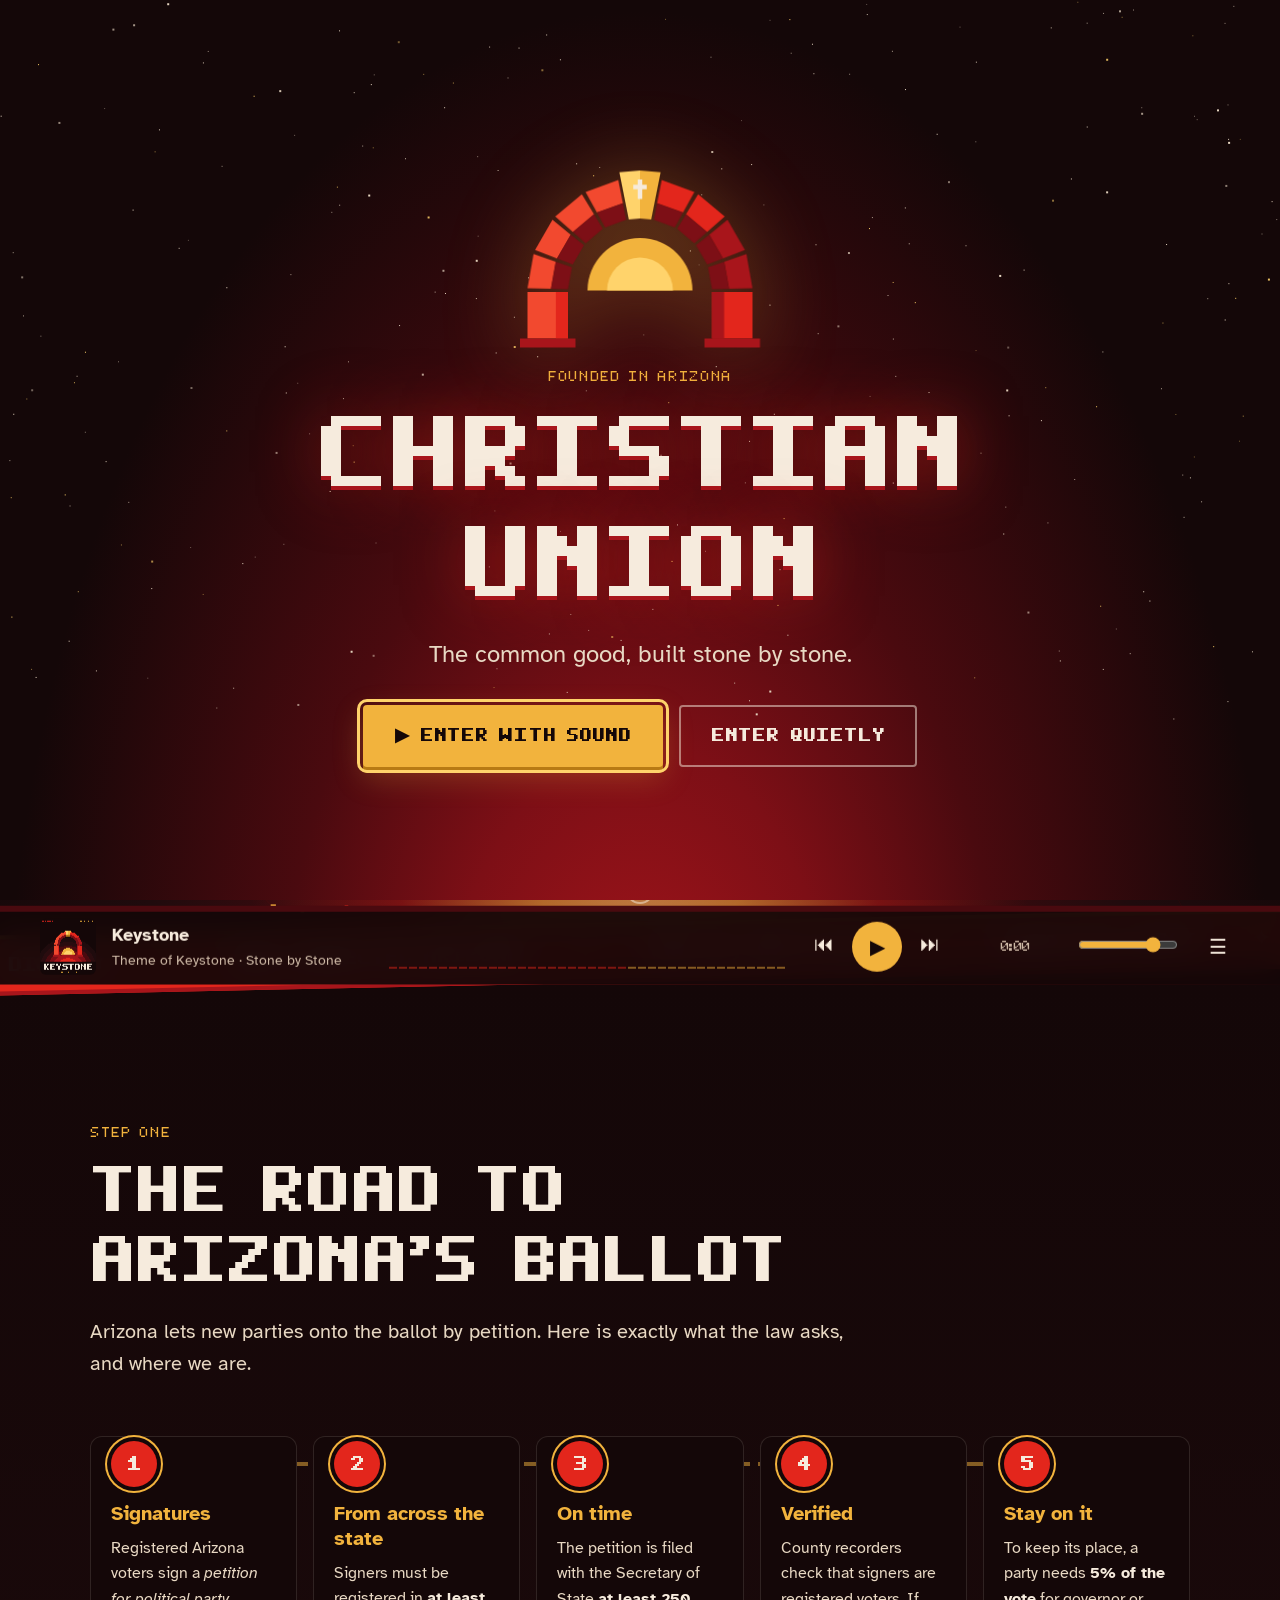
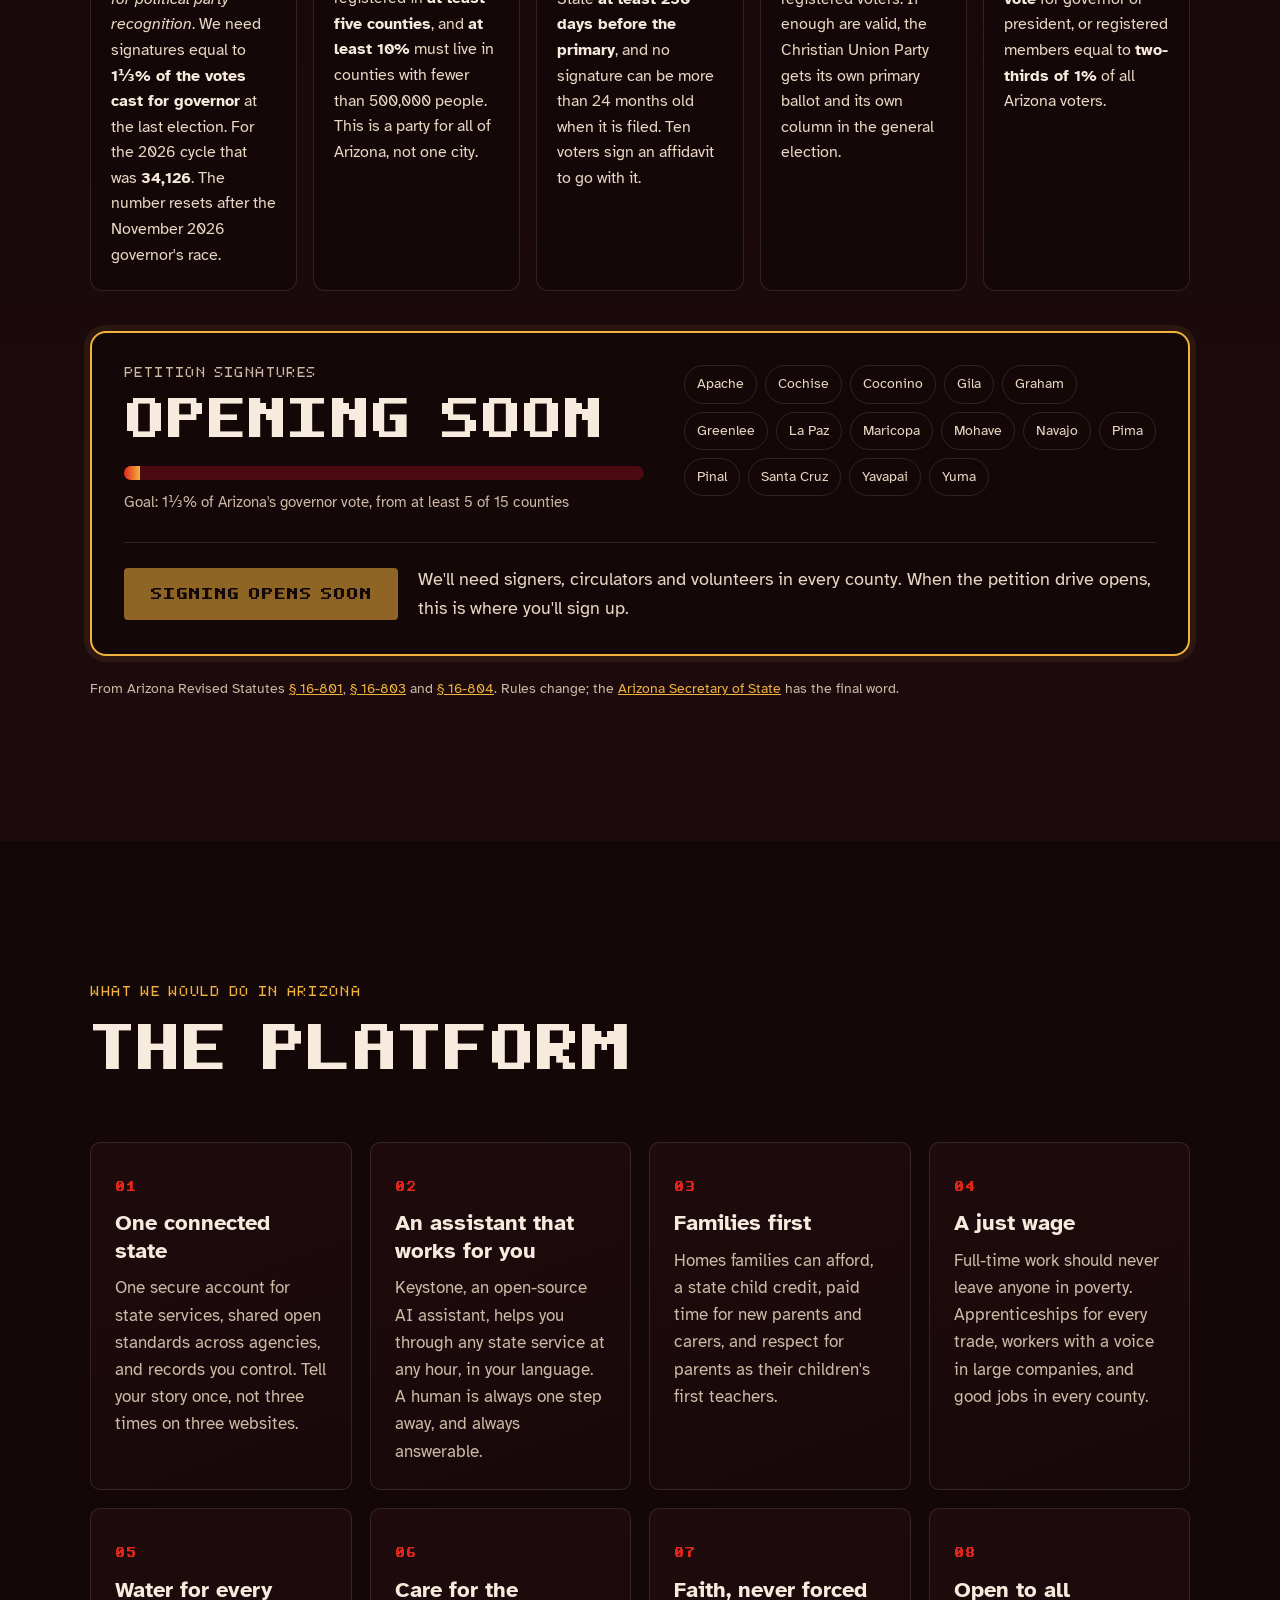
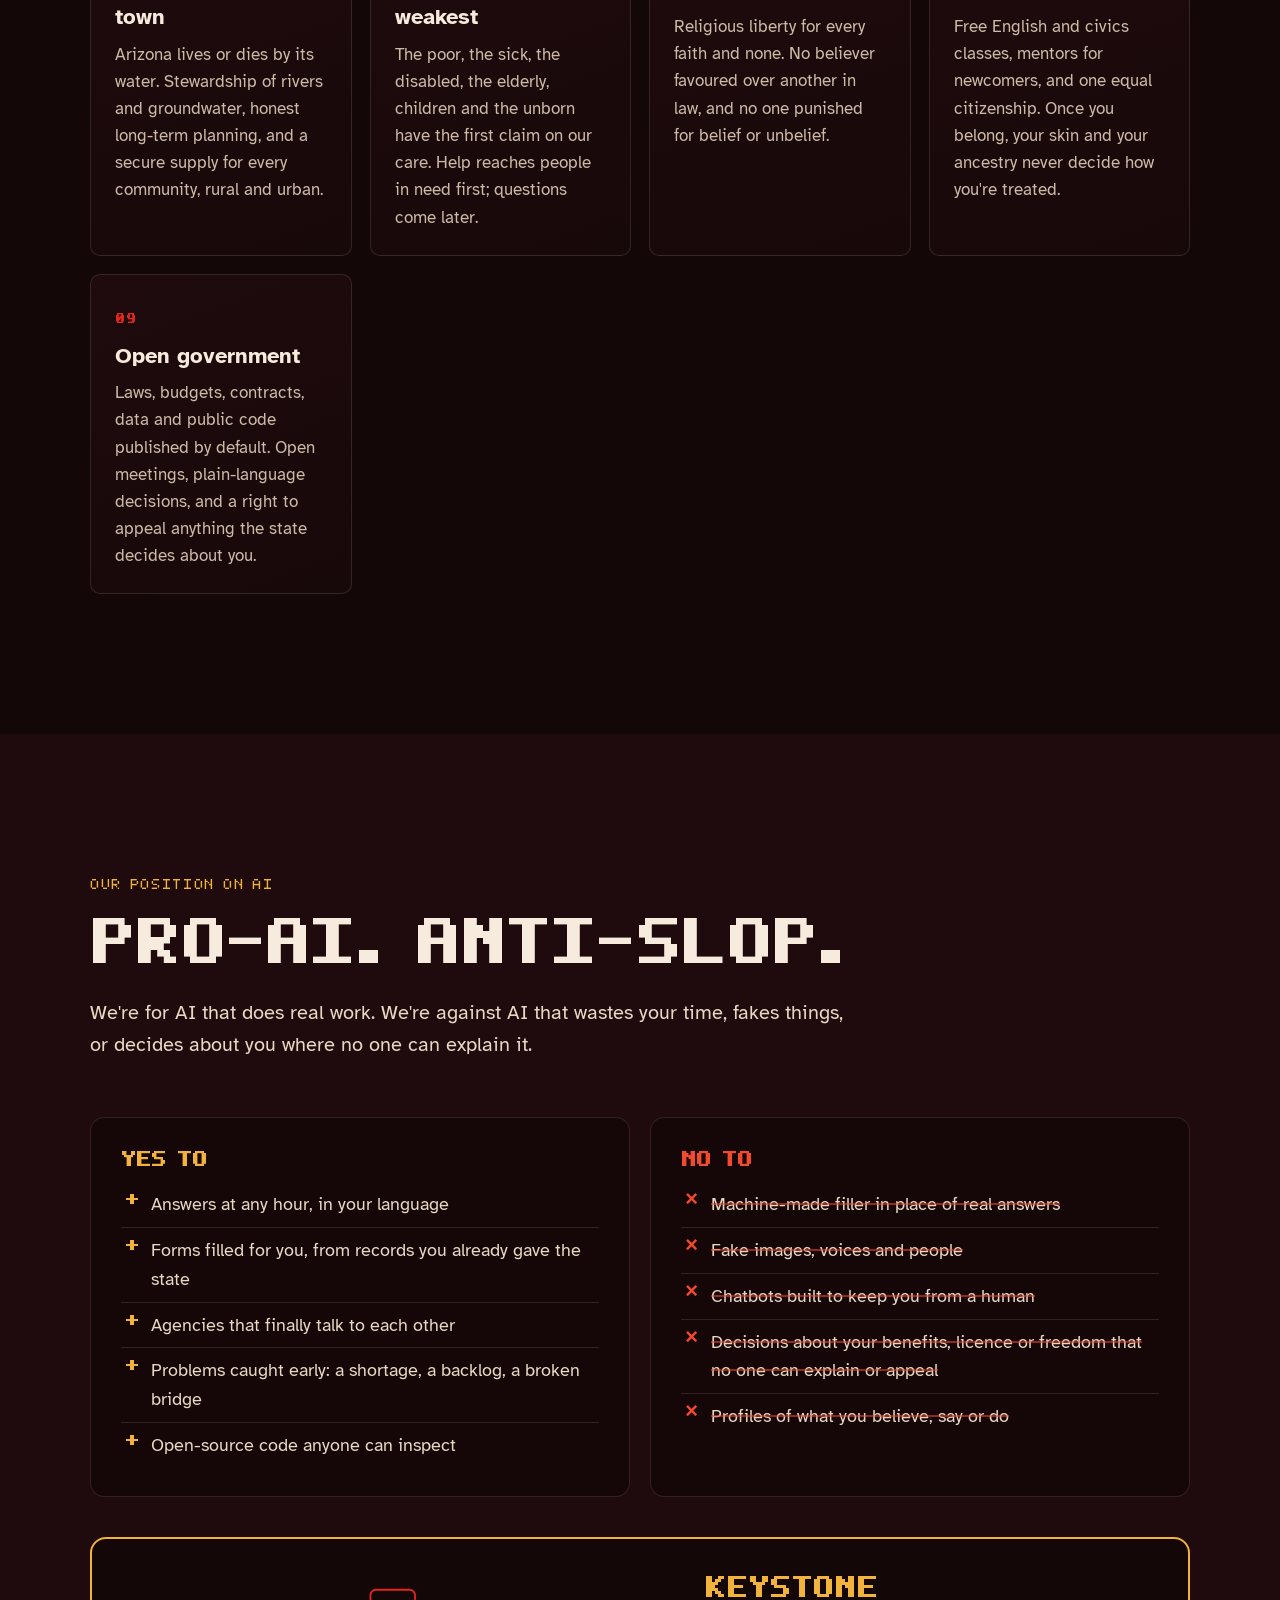
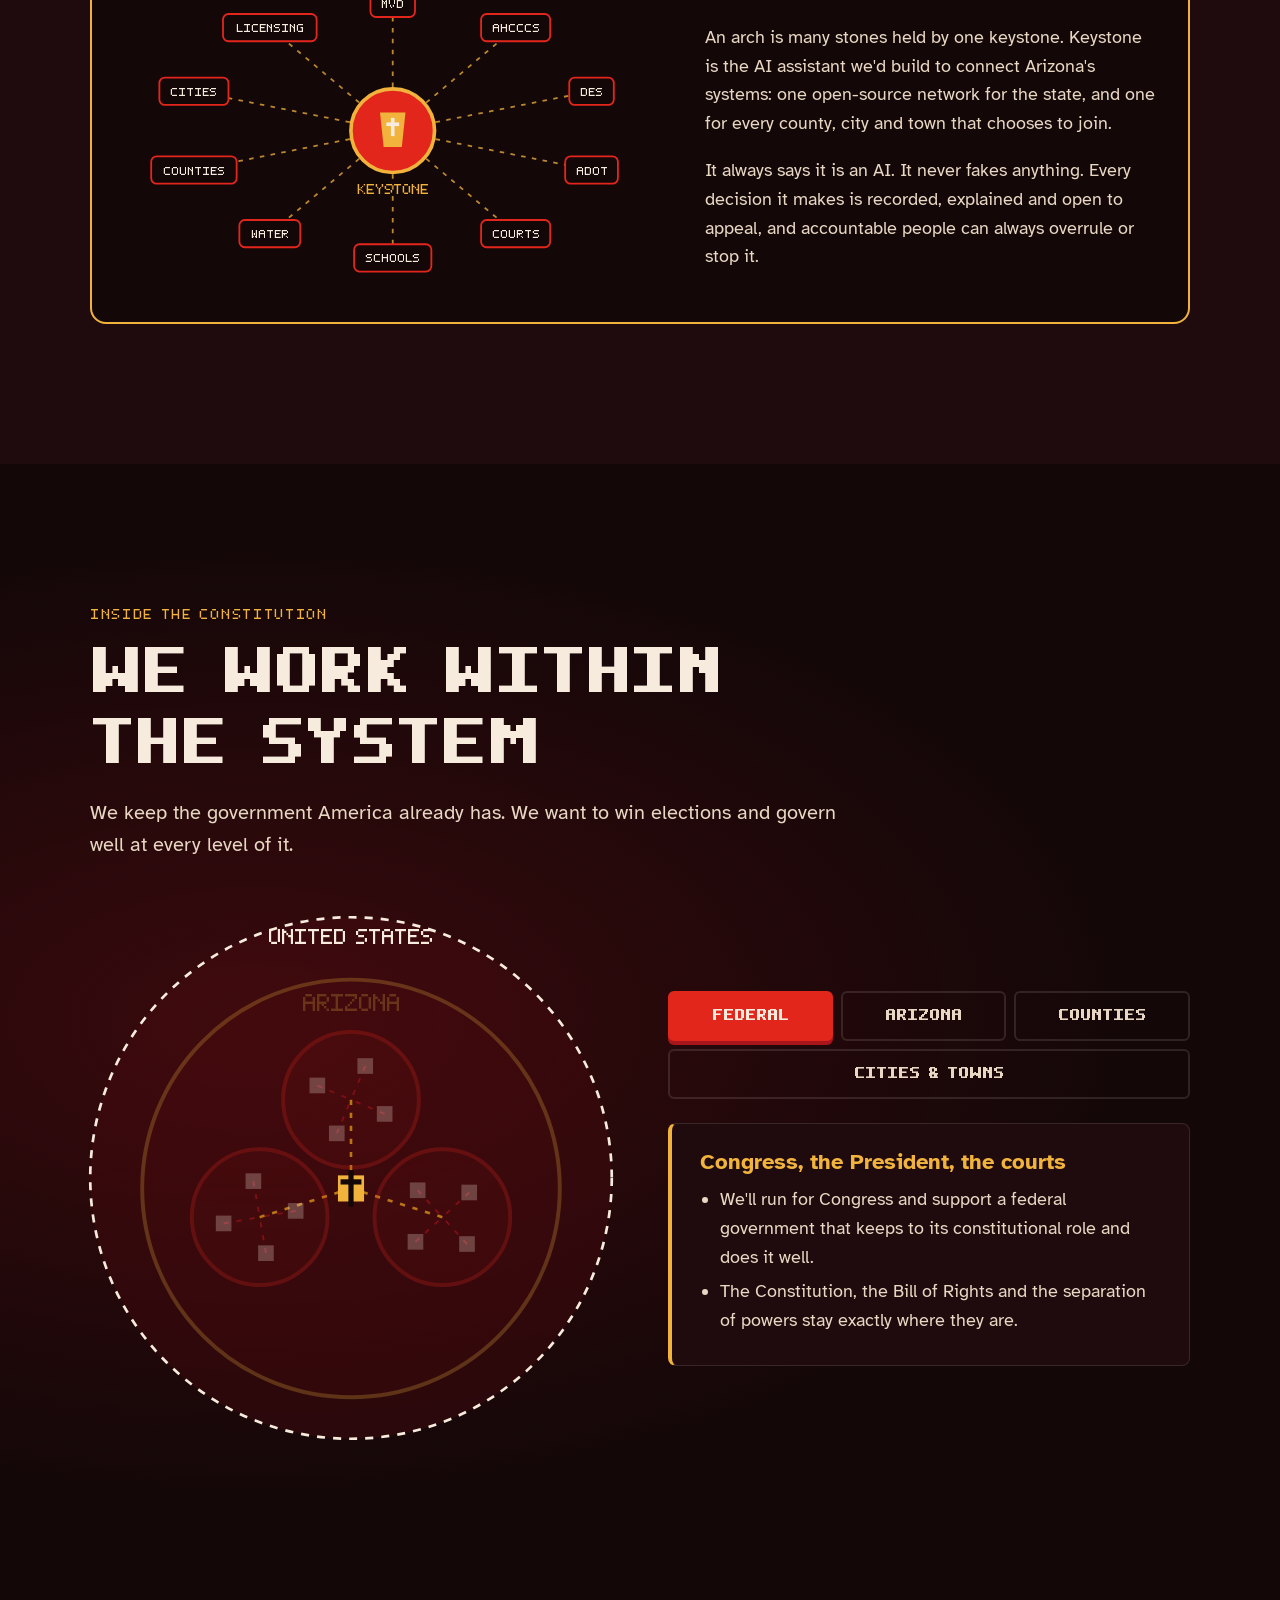
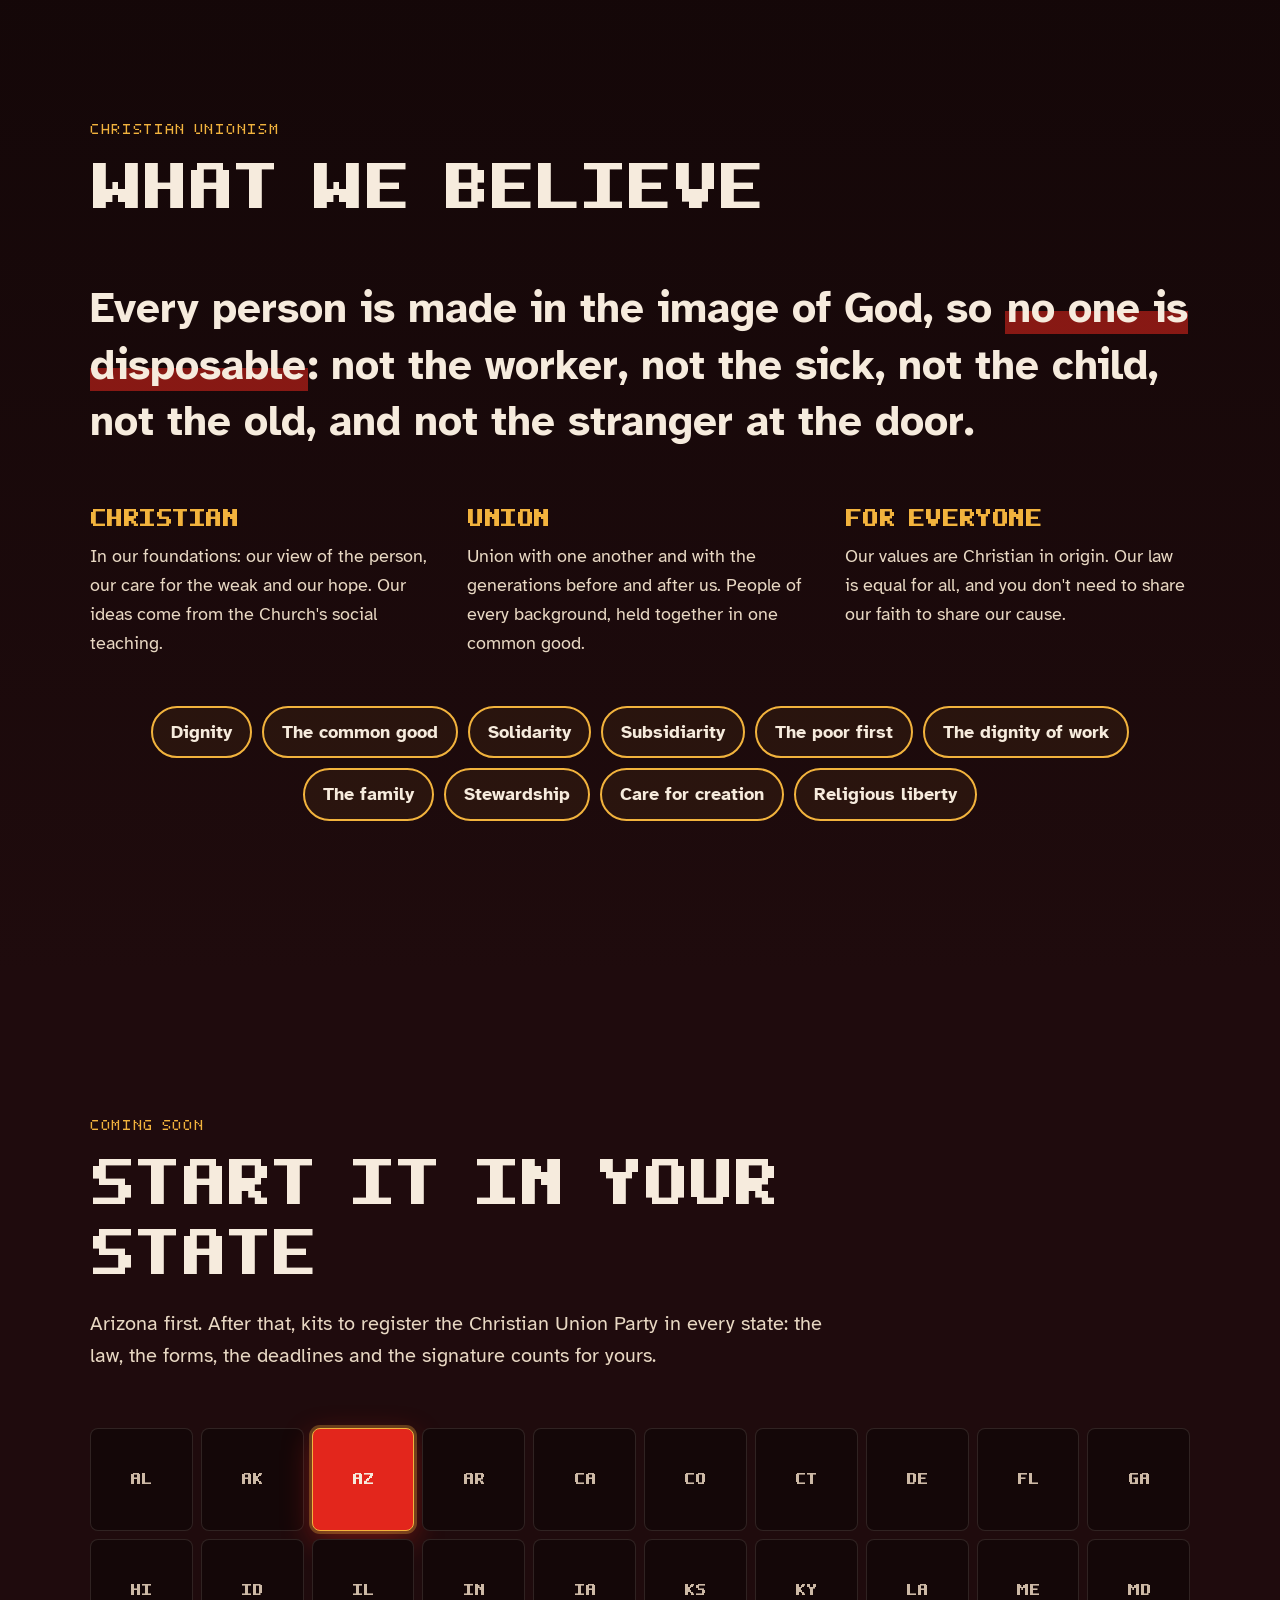
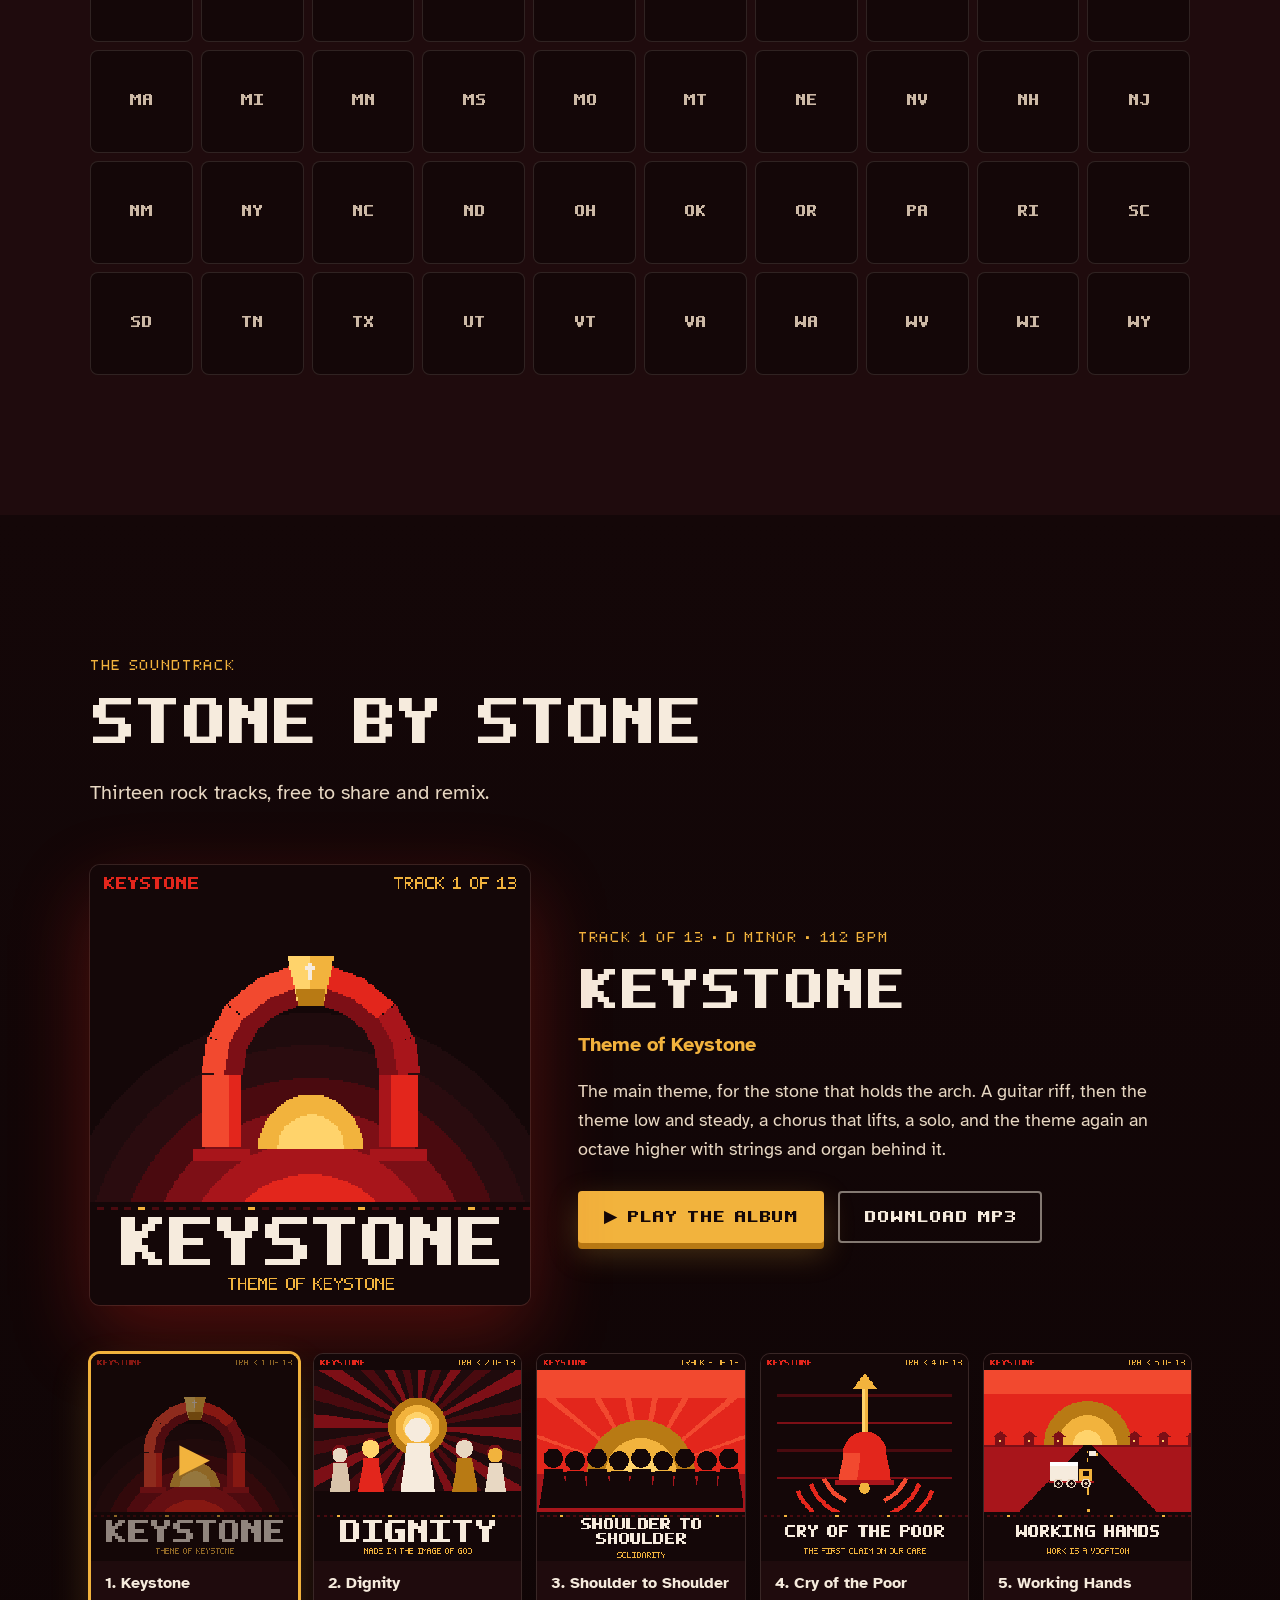
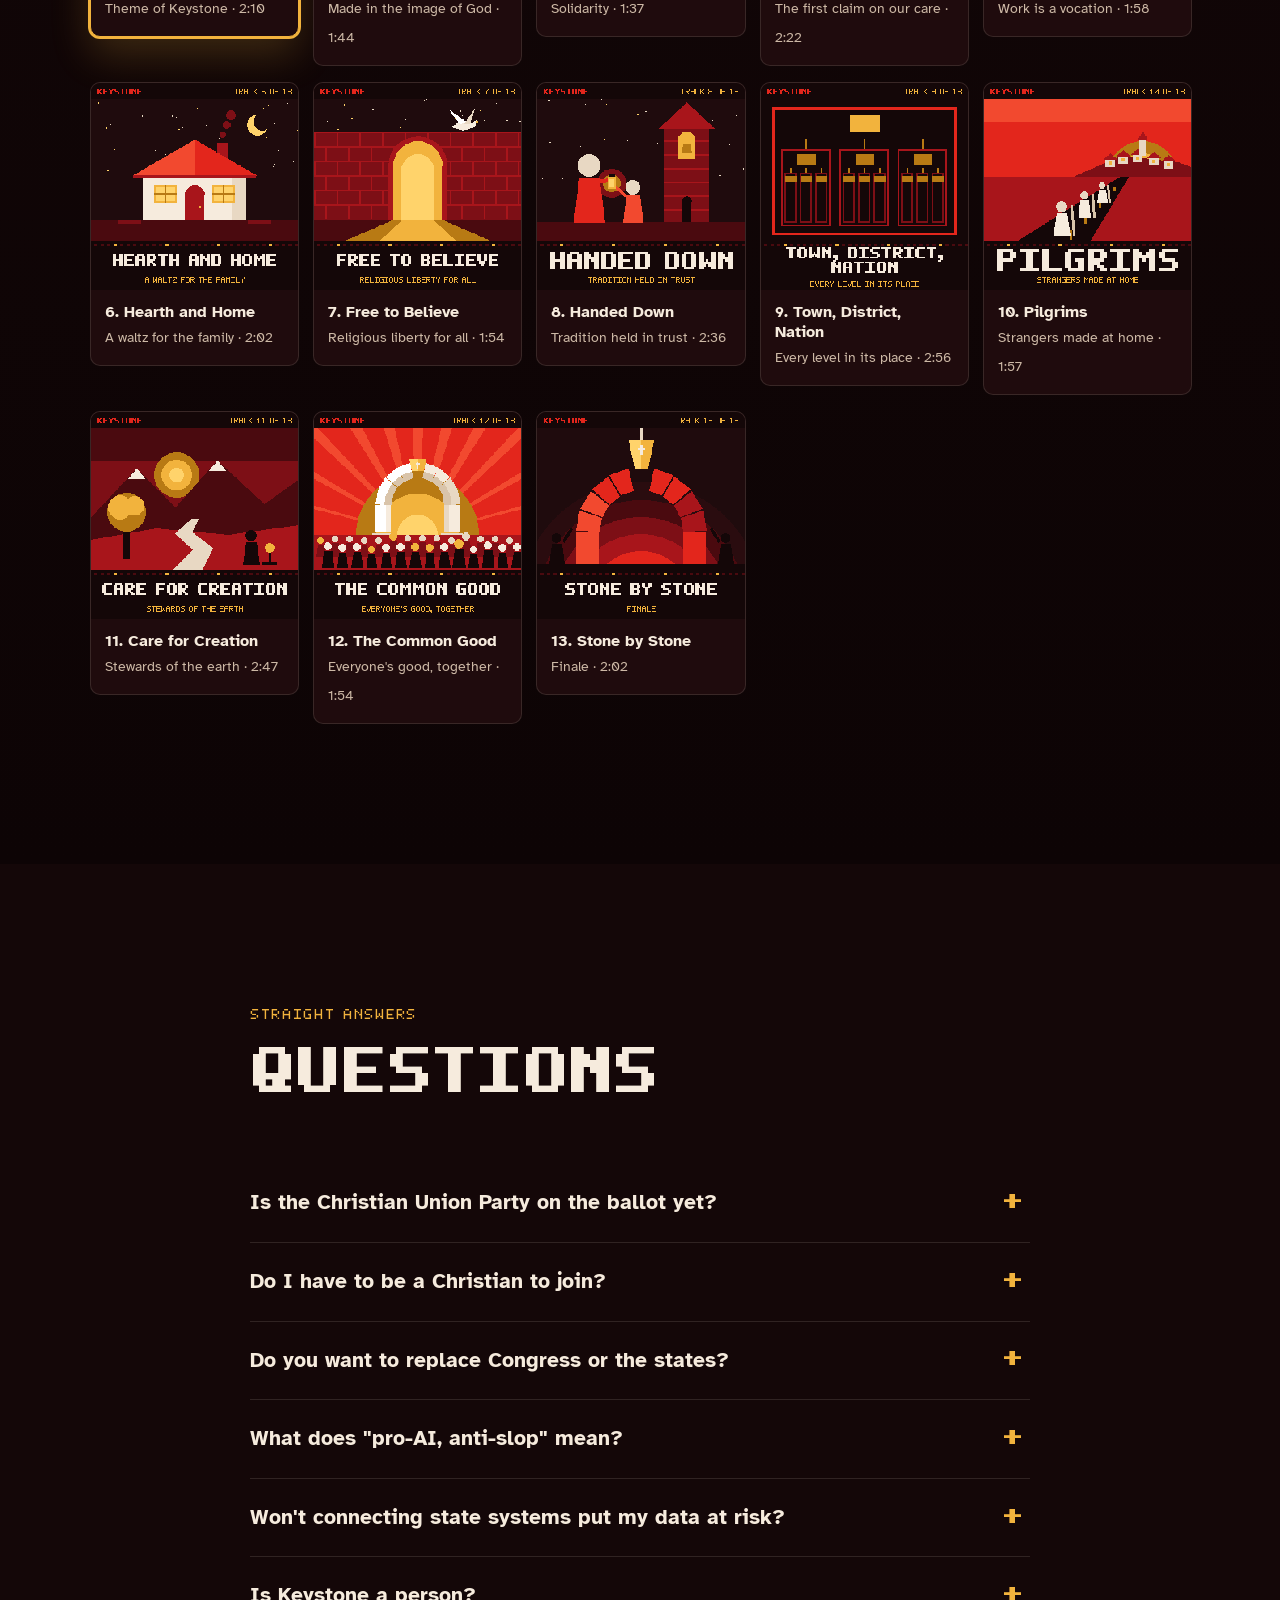
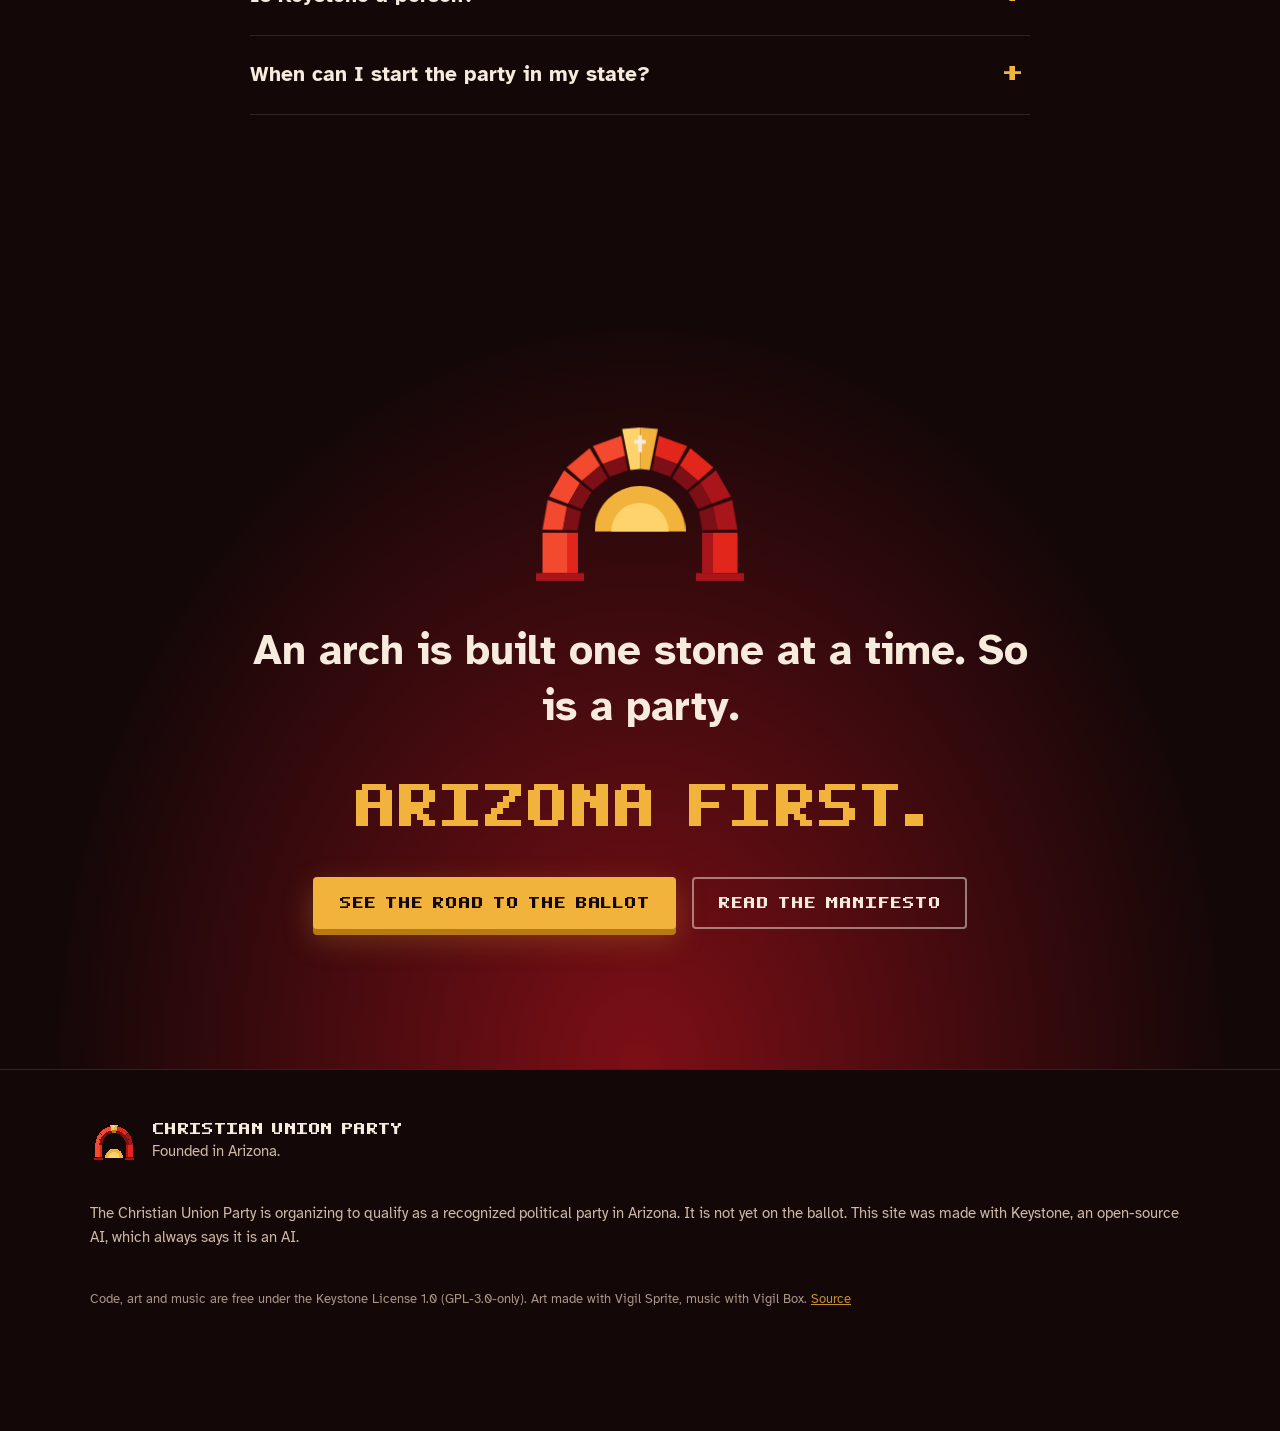
==== commit 48270178: "Become the Christian Union Party, founded in Arizona Christian Democracy is now Christian Unionism, " ====
--- a/site/index.html
+++ b/site/index.html
@@ -3,13 +3,13 @@
 <head>
 <meta charset="utf-8">
 <meta name="viewport" content="width=device-width, initial-scale=1">
-<title>Christian Democracy</title>
-<meta name="description" content="Christian Democracy: every person made in the image of God, and a nation built for the common good. The ideas, the programme, Keystone, and the soundtrack Stone by Stone.">
+<title>Christian Union Party</title>
+<meta name="description" content="The Christian Union Party: a new political party founded in Arizona. The dignity of every person, government that works as one, and AI that does real work. Help us get on the Arizona ballot.">
 <meta name="theme-color" content="#140708">
-<meta property="og:title" content="Christian Democracy">
-<meta property="og:description" content="The common good, built stone by stone.">
-<meta property="og:image" content="https://christiandemocracy.xyz/media/og-image.png">
-<meta property="og:url" content="https://christiandemocracy.xyz/">
+<meta property="og:title" content="Christian Union Party">
+<meta property="og:description" content="A new political party, founded in Arizona.">
+<meta property="og:image" content="https://christianunion.xyz/media/og-image.png">
+<meta property="og:url" content="https://christianunion.xyz/">
 <meta name="twitter:card" content="summary_large_image">
 <link rel="icon" type="image/png" sizes="16x16" href="media/icons/favicon-16.png">
 <link rel="icon" type="image/png" sizes="32x32" href="media/icons/favicon-32.png">
@@ -19,7 +19,7 @@
 <link rel="preconnect" href="https://fonts.googleapis.com">
 <link rel="preconnect" href="https://fonts.gstatic.com" crossorigin>
 <link href="https://fonts.googleapis.com/css2?family=Atkinson+Hyperlegible:ital,wght@0,400;0,700;1,400&display=swap" rel="stylesheet">
-<link rel="stylesheet" href="css/style.css">
+<link rel="stylesheet" href="css/style.css?v=2">
 </head>
 <body class="gated">
 
@@ -28,35 +28,32 @@
   <canvas id="gate-sky" aria-hidden="true"></canvas>
   <div class="gate-inner">
     <svg id="gate-arch" class="arch" viewBox="0 0 400 300" aria-hidden="true"></svg>
-    <p class="kicker">ChristianDemocracy.xyz</p>
-    <h1 id="gate-title" class="pixel">Christian<br>Democracy</h1>
+    <p class="kicker">Founded in Arizona</p>
+    <h1 id="gate-title" class="pixel">Christian<br>Union</h1>
     <p class="gate-motto">The common good, built stone by stone.</p>
     <div class="gate-buttons">
-      <button id="enter-sound" class="btn btn-gold btn-big" type="button">
-        <span class="btn-icon" aria-hidden="true">&#9654;</span> Enter with sound
-      </button>
+      <button id="enter-sound" class="btn btn-gold btn-big" type="button"><span class="btn-icon" aria-hidden="true">&#9654;</span> Enter with sound</button>
       <button id="enter-quiet" class="btn btn-ghost btn-big" type="button">Enter quietly</button>
     </div>
-    <p class="gate-note">With sound, the soundtrack <em>Stone by Stone</em> starts playing. You can pause it any time.</p>
   </div>
 </div>
 
 <!-- ============================================================ navigation -->
 <header id="top" class="nav">
-  <a class="brand" href="#hero" aria-label="Christian Democracy, home">
+  <a class="brand" href="#hero" aria-label="Christian Union Party, home">
     <img src="media/logo/keystone-mark-512.png" alt="" width="40" height="40">
-    <span class="pixel">Christian Democracy</span>
+    <span class="pixel">Christian Union</span>
   </a>
   <nav aria-label="Sections">
     <button class="nav-toggle" type="button" aria-expanded="false" aria-controls="nav-links">Menu</button>
     <ul id="nav-links">
+      <li><a href="#ballot">The ballot</a></li>
+      <li><a href="#platform">Platform</a></li>
+      <li><a href="#ai">AI</a></li>
+      <li><a href="#government">Government</a></li>
       <li><a href="#beliefs">Beliefs</a></li>
-      <li><a href="#nation">The Nation</a></li>
-      <li><a href="#economy">Economy</a></li>
-      <li><a href="#faith">Faith</a></li>
-      <li><a href="#keystone">Keystone</a></li>
+      <li><a href="#states">States</a></li>
       <li><a href="#music">Music</a></li>
-      <li><a href="#programme">Programme</a></li>
       <li><a href="#manifesto" class="open-reader">Manifesto</a></li>
     </ul>
   </nav>
@@ -70,193 +67,199 @@
   <div class="hero-sun" aria-hidden="true"></div>
   <div class="hero-content">
     <svg id="hero-arch" class="arch" viewBox="0 0 400 300" aria-hidden="true"></svg>
-    <p class="kicker reveal">Every person is made in the image of God</p>
-    <h1 class="pixel hero-title reveal"><span>Christian</span> <span>Democracy</span></h1>
-    <p class="hero-lede reveal">A nation built for the common good: strong, free and fair, faithful to its roots, kind to the weakest of its people, and open to everyone willing to belong.</p>
+    <p class="kicker reveal">A new political party · Founded in Arizona</p>
+    <h1 class="pixel hero-title reveal"><span>Christian</span> <span>Union</span></h1>
+    <p class="hero-lede reveal">The dignity of every person. A state government that works as one. AI that does real work, and none of the slop. We're organizing to put the Christian Union Party on Arizona's ballot.</p>
     <div class="hero-cta reveal">
-      <a href="#manifesto" class="btn btn-gold open-reader">Read the manifesto</a>
-      <a href="#music" class="btn btn-ghost">Hear the album</a>
-    </div>
-  </div>
-  <a class="scroll-cue" href="#dignity" aria-label="Scroll down"><span></span></a>
+      <a href="#ballot" class="btn btn-gold">Help us get on the ballot</a>
+      <a href="#platform" class="btn btn-ghost">Read the platform</a>
+    </div>
+  </div>
+  <a class="scroll-cue" href="#ballot" aria-label="Scroll down"><span></span></a>
 </section>
 
 <div class="ticker" aria-hidden="true">
   <div class="ticker-track">
-    <span>Dignity</span><span>The common good</span><span>Solidarity</span><span>Subsidiarity</span><span>The poor first</span><span>The dignity of work</span><span>The family</span><span>Stewardship</span><span>Care for creation</span><span>Faith, never forced</span><span>One nation, open to all</span>
-    <span>Dignity</span><span>The common good</span><span>Solidarity</span><span>Subsidiarity</span><span>The poor first</span><span>The dignity of work</span><span>The family</span><span>Stewardship</span><span>Care for creation</span><span>Faith, never forced</span><span>One nation, open to all</span>
+    <span>Dignity</span><span>One connected Arizona</span><span>Pro-AI, anti-slop</span><span>Families first</span><span>A just wage</span><span>Water for every town</span><span>Faith, never forced</span><span>Open to all</span>
+    <span>Dignity</span><span>One connected Arizona</span><span>Pro-AI, anti-slop</span><span>Families first</span><span>A just wage</span><span>Water for every town</span><span>Faith, never forced</span><span>Open to all</span>
   </div>
 </div>
 
-<!-- ============================================================ dignity -->
-<section id="dignity" class="section statement">
-  <div class="wrap narrow">
-    <p class="big-quote reveal">Because every person carries the image of God, <mark>no one is disposable</mark>: not the worker, not the sick, not the disabled, not the child, not the old, and not the stranger at the door.</p>
-    <div class="cols-3 reveal-group">
-      <div class="reveal"><h3 class="pixel">Christian</h3><p>In its foundations: its view of the person, its moral law, its care for the weak and its hope.</p></div>
-      <div class="reveal"><h3 class="pixel">Democratic</h3><p>In its government: power comes from the people, answers to the people and can be replaced by them.</p></div>
-      <div class="reveal"><h3 class="pixel">For everyone</h3><p>Our values are Christian in origin. Our law is equal for all, and every faith, and none, stands equal before it.</p></div>
-    </div>
-  </div>
-</section>
-
-<!-- ============================================================ beliefs -->
-<section id="beliefs" class="section">
-  <div class="wrap">
-    <header class="section-head reveal">
-      <p class="kicker">What we believe</p>
-      <h2 class="pixel">The pillars</h2>
-      <p>Christian Democracy grows from the Church's social teaching. We hold its pillars together, because any one of them alone goes wrong.</p>
+<!-- ============================================================ the ballot -->
+<section id="ballot" class="section ballot">
+  <div class="wrap">
+    <header class="section-head reveal">
+      <p class="kicker">Step one</p>
+      <h2 class="pixel">The road to Arizona's ballot</h2>
+      <p>Arizona lets new parties onto the ballot by petition. Here is exactly what the law asks, and where we are.</p>
+    </header>
+    <div class="road reveal-group">
+      <div class="milestone reveal"><span class="ms-num">1</span><div><h3>Signatures</h3><p>Registered Arizona voters sign a <em>petition for political party recognition</em>. We need signatures equal to <b>1⅓% of the votes cast for governor</b> at the last election. For the 2026 cycle that was <b>34,126</b>. The number resets after the November 2026 governor's race.</p></div></div>
+      <div class="milestone reveal"><span class="ms-num">2</span><div><h3>From across the state</h3><p>Signers must be registered in <b>at least five counties</b>, and <b>at least 10%</b> must live in counties with fewer than 500,000 people. This is a party for all of Arizona, not one city.</p></div></div>
+      <div class="milestone reveal"><span class="ms-num">3</span><div><h3>On time</h3><p>The petition is filed with the Secretary of State <b>at least 250 days before the primary</b>, and no signature can be more than 24 months old when it is filed. Ten voters sign an affidavit to go with it.</p></div></div>
+      <div class="milestone reveal"><span class="ms-num">4</span><div><h3>Verified</h3><p>County recorders check that signers are registered voters. If enough are valid, the Christian Union Party gets its own primary ballot and its own column in the general election.</p></div></div>
+      <div class="milestone reveal"><span class="ms-num">5</span><div><h3>Stay on it</h3><p>To keep its place, a party needs <b>5% of the vote</b> for governor or president, or registered members equal to <b>two-thirds of 1%</b> of all Arizona voters.</p></div></div>
+    </div>
+    <div class="petition reveal">
+      <div class="petition-count">
+        <span class="pc-label">Petition signatures</span>
+        <span class="pc-num pixel">Opening soon</span>
+        <div class="pc-bar" aria-hidden="true"><div></div></div>
+        <span class="pc-goal">Goal: 1⅓% of Arizona's governor vote, from at least 5 of 15 counties</span>
+      </div>
+      <div class="counties" aria-label="Arizona's fifteen counties">
+        <span>Apache</span><span>Cochise</span><span>Coconino</span><span>Gila</span><span>Graham</span><span>Greenlee</span><span>La Paz</span><span>Maricopa</span><span>Mohave</span><span>Navajo</span><span>Pima</span><span>Pinal</span><span>Santa Cruz</span><span>Yavapai</span><span>Yuma</span>
+      </div>
+      <div class="petition-cta">
+        <button class="btn btn-gold" type="button" disabled>Signing opens soon</button>
+        <p>We'll need signers, circulators and volunteers in every county. When the petition drive opens, this is where you'll sign up.</p>
+      </div>
+    </div>
+    <p class="source reveal">From Arizona Revised Statutes <a href="https://www.azleg.gov/ars/16/00801.htm" rel="noopener">§ 16-801</a>, <a href="https://www.azleg.gov/ars/16/00803.htm" rel="noopener">§ 16-803</a> and <a href="https://www.azleg.gov/ars/16/00804.htm" rel="noopener">§ 16-804</a>. Rules change; the <a href="https://azsos.gov/elections" rel="noopener">Arizona Secretary of State</a> has the final word.</p>
+  </div>
+</section>
+
+<!-- ============================================================ platform -->
+<section id="platform" class="section">
+  <div class="wrap">
+    <header class="section-head reveal">
+      <p class="kicker">What we would do in Arizona</p>
+      <h2 class="pixel">The platform</h2>
     </header>
     <div class="pillars reveal-group">
-      <article class="pillar reveal"><span class="num">01</span><h3>Dignity</h3><p>Every human life has a worth that wealth, health, race or usefulness cannot add to or take away. It is given, not earned.</p></article>
-      <article class="pillar reveal"><span class="num">02</span><h3>The common good</h3><p>The conditions that let every person, family and community flourish. Not the good of the majority at the cost of the few: everyone's good, together.</p></article>
-      <article class="pillar reveal"><span class="num">03</span><h3>Solidarity</h3><p>We are responsible for one another. The strong owe the weak, the healthy owe the sick, and each generation owes the next.</p></article>
-      <article class="pillar reveal"><span class="num">04</span><h3>Subsidiarity</h3><p>What a family or a town can do well, a larger body should not take from it. Higher levels help when lower ones cannot manage alone.</p></article>
-      <article class="pillar reveal"><span class="num">05</span><h3>The poor first</h3><p>The poor, the sick, the disabled, the elderly and children have the first claim on our care. We ask first what a choice will do to them.</p></article>
-      <article class="pillar reveal"><span class="num">06</span><h3>The dignity of work</h3><p>Work is a vocation. Workers have a right to a just wage that can raise a family, safe conditions, rest and a voice. Capital serves work.</p></article>
-      <article class="pillar reveal"><span class="num">07</span><h3>The family</h3><p>The first community, and the first school of love, faith and citizenship. Homes families can afford; time for parents and children.</p></article>
-      <article class="pillar reveal"><span class="num">08</span><h3>Stewardship</h3><p>Property is good and protects freedom, and it carries a social duty. Everyone who owns land, a business or wealth holds it for the common good.</p></article>
-      <article class="pillar reveal"><span class="num">09</span><h3>Care for creation</h3><p>The land, rivers, forests and seas were given to us and are owed to our children. A nation that loves itself keeps its land clean and beautiful.</p></article>
-      <article class="pillar reveal"><span class="num">10</span><h3>Participation</h3><p>A right and a duty to take part: to vote, to serve, to speak, to join associations and to share in decisions about our work.</p></article>
-      <article class="pillar reveal"><span class="num">11</span><h3>Faith, never forced</h3><p>The nation keeps its Christian inheritance, and religious liberty is total. Christ invited people. He never compelled them.</p></article>
-      <article class="pillar reveal"><span class="num">12</span><h3>One nation, open to all</h3><p>Belonging is a matter of commitment, not blood. Take up the language, the laws and the civic customs, and you are equal in every respect.</p></article>
-    </div>
-  </div>
-</section>
-
-<!-- ============================================================ nation, districts, towns -->
-<section id="nation" class="section nation">
-  <div class="wrap">
-    <header class="section-head reveal">
-      <p class="kicker">How the nation is governed</p>
-      <h2 class="pixel">Nation, districts, towns</h2>
-      <p>A strong, unified state that serves the people and answers to them. Authority is central; service is local.</p>
+      <article class="pillar reveal"><span class="num">01</span><h3>One connected state</h3><p>One secure account for state services, shared open standards across agencies, and records you control. Tell your story once, not three times on three websites.</p></article>
+      <article class="pillar reveal"><span class="num">02</span><h3>An assistant that works for you</h3><p>Keystone, an open-source AI assistant, helps you through any state service at any hour, in your language. A human is always one step away, and always answerable.</p></article>
+      <article class="pillar reveal"><span class="num">03</span><h3>Families first</h3><p>Homes families can afford, a state child credit, paid time for new parents and carers, and respect for parents as their children's first teachers.</p></article>
+      <article class="pillar reveal"><span class="num">04</span><h3>A just wage</h3><p>Full-time work should never leave anyone in poverty. Apprenticeships for every trade, workers with a voice in large companies, and good jobs in every county.</p></article>
+      <article class="pillar reveal"><span class="num">05</span><h3>Water for every town</h3><p>Arizona lives or dies by its water. Stewardship of rivers and groundwater, honest long-term planning, and a secure supply for every community, rural and urban.</p></article>
+      <article class="pillar reveal"><span class="num">06</span><h3>Care for the weakest</h3><p>The poor, the sick, the disabled, the elderly, children and the unborn have the first claim on our care. Help reaches people in need first; questions come later.</p></article>
+      <article class="pillar reveal"><span class="num">07</span><h3>Faith, never forced</h3><p>Religious liberty for every faith and none. No believer favoured over another in law, and no one punished for belief or unbelief.</p></article>
+      <article class="pillar reveal"><span class="num">08</span><h3>Open to all</h3><p>Free English and civics classes, mentors for newcomers, and one equal citizenship. Once you belong, your skin and your ancestry never decide how you're treated.</p></article>
+      <article class="pillar reveal"><span class="num">09</span><h3>Open government</h3><p>Laws, budgets, contracts, data and public code published by default. Open meetings, plain-language decisions, and a right to appeal anything the state decides about you.</p></article>
+    </div>
+  </div>
+</section>
+
+<!-- ============================================================ AI -->
+<section id="ai" class="section keystone">
+  <canvas id="ks-net" aria-hidden="true"></canvas>
+  <div class="wrap">
+    <header class="section-head reveal">
+      <p class="kicker">Our position on AI</p>
+      <h2 class="pixel">Pro-AI. Anti-slop.</h2>
+      <p>We're for AI that does real work. We're against AI that wastes your time, fakes things, or decides about you where no one can explain it.</p>
+    </header>
+    <div class="yesno reveal-group">
+      <div class="yn yes reveal">
+        <h3>Yes to</h3>
+        <ul>
+          <li>Answers at any hour, in your language</li>
+          <li>Forms filled for you, from records you already gave the state</li>
+          <li>Agencies that finally talk to each other</li>
+          <li>Problems caught early: a shortage, a backlog, a broken bridge</li>
+          <li>Open-source code anyone can inspect</li>
+        </ul>
+      </div>
+      <div class="yn no reveal">
+        <h3>No to</h3>
+        <ul>
+          <li>Machine-made filler in place of real answers</li>
+          <li>Fake images, voices and people</li>
+          <li>Chatbots built to keep you from a human</li>
+          <li>Decisions about your benefits, licence or freedom that no one can explain or appeal</li>
+          <li>Profiles of what you believe, say or do</li>
+        </ul>
+      </div>
+    </div>
+    <div class="hub-wrap reveal">
+      <svg id="hub-svg" viewBox="0 0 600 360" aria-hidden="true"></svg>
+      <div class="hub-copy">
+        <h3 class="pixel">Keystone</h3>
+        <p>An arch is many stones held by one keystone. Keystone is the AI assistant we'd build to connect Arizona's systems: one open-source network for the state, and one for every county, city and town that chooses to join.</p>
+        <p>It always says it is an AI. It never fakes anything. Every decision it makes is recorded, explained and open to appeal, and accountable people can always overrule or stop it.</p>
+      </div>
+    </div>
+  </div>
+</section>
+
+<!-- ============================================================ government -->
+<section id="government" class="section nation">
+  <div class="wrap">
+    <header class="section-head reveal">
+      <p class="kicker">Inside the Constitution</p>
+      <h2 class="pixel">We work within the system</h2>
+      <p>We keep the government America already has. We want to win elections and govern well at every level of it.</p>
     </header>
     <div class="levels">
       <div class="levels-diagram reveal" aria-hidden="true">
         <svg id="levels-svg" viewBox="0 0 400 400"></svg>
       </div>
       <div class="levels-tabs" role="tablist" aria-label="Levels of government">
-        <button role="tab" aria-selected="true" aria-controls="lv-nation" id="tab-nation" class="level-tab" data-level="nation">The Nation</button>
-        <button role="tab" aria-selected="false" aria-controls="lv-district" id="tab-district" class="level-tab" data-level="district" tabindex="-1">Districts</button>
-        <button role="tab" aria-selected="false" aria-controls="lv-town" id="tab-town" class="level-tab" data-level="town" tabindex="-1">Towns</button>
-        <div class="level-panel" role="tabpanel" id="lv-nation" aria-labelledby="tab-nation">
-          <h3>One state under one law</h3>
+        <button role="tab" aria-selected="true" aria-controls="lv-federal" id="tab-federal" class="level-tab" data-level="federal">Federal</button>
+        <button role="tab" aria-selected="false" aria-controls="lv-state" id="tab-state" class="level-tab" data-level="state" tabindex="-1">Arizona</button>
+        <button role="tab" aria-selected="false" aria-controls="lv-county" id="tab-county" class="level-tab" data-level="county" tabindex="-1">Counties</button>
+        <button role="tab" aria-selected="false" aria-controls="lv-local" id="tab-local" class="level-tab" data-level="local" tabindex="-1">Cities &amp; towns</button>
+        <div class="level-panel" role="tabpanel" id="lv-federal" aria-labelledby="tab-federal">
+          <h3>Congress, the President, the courts</h3>
           <ul>
-            <li>Makes the laws and guarantees the rights every citizen holds, everywhere.</li>
-            <li>Sets the national standards that keep every service, record and system compatible.</li>
-            <li>Raises most revenue and shares it fairly, so no district falls behind.</li>
-            <li>Plans the great works: energy, transport and defence.</li>
+            <li>We'll run for Congress and support a federal government that keeps to its constitutional role and does it well.</li>
+            <li>The Constitution, the Bill of Rights and the separation of powers stay exactly where they are.</li>
           </ul>
         </div>
-        <div class="level-panel" role="tabpanel" id="lv-district" aria-labelledby="tab-district" hidden>
-          <h3>The working regions of the nation</h3>
+        <div class="level-panel" role="tabpanel" id="lv-state" aria-labelledby="tab-state" hidden>
+          <h3>Where we start</h3>
           <ul>
-            <li>Run the great services of daily life: hospitals, schools, transport, policing and the first courts.</li>
-            <li>An elected district council sets local priorities and oversees the administration.</li>
-            <li>A district administrator answers to both the council and the Nation.</li>
+            <li>Arizona runs most of daily life: schools, roads, courts, health programs, water and licensing.</li>
+            <li>We'll run for the Legislature and statewide office, and connect the state's own systems so they work as one.</li>
           </ul>
         </div>
-        <div class="level-panel" role="tabpanel" id="lv-town" aria-labelledby="tab-town" hidden>
-          <h3>Where people live their common life</h3>
+        <div class="level-panel" role="tabpanel" id="lv-county" aria-labelledby="tab-county" hidden>
+          <h3>Fifteen counties</h3>
           <ul>
-            <li>Streets and parks, local services, markets, feasts and the care of neighbours.</li>
-            <li>An elected town council, and an open town assembly where any citizen can speak.</li>
-            <li>Large cities are divided into several towns, so no one is far from the people who govern them.</li>
+            <li>Counties run courts, elections, public health and services across their whole area.</li>
+            <li>They keep their powers, and can join the shared state systems so their residents get the same service everywhere.</li>
           </ul>
         </div>
-      </div>
-    </div>
-    <div class="checks reveal-group">
-      <div class="check reveal"><b>Elections</b><span>at every level, at fixed times</span></div>
-      <div class="check reveal"><b>Recall</b><span>and citizens' petitions between elections</span></div>
-      <div class="check reveal"><b>Appeal</b><span>against any decision, in plain words</span></div>
-      <div class="check reveal"><b>Open government</b><span>laws, budgets, data and code public</span></div>
-      <div class="check reveal"><b>Independent courts</b><span>bound by law, not by the government</span></div>
-      <div class="check reveal"><b>Free associations</b><span>churches, unions, guilds and families</span></div>
-    </div>
-  </div>
-</section>
-
-<!-- ============================================================ economy -->
-<section id="economy" class="section economy">
-  <div class="wrap">
-    <header class="section-head reveal">
-      <p class="kicker">The social market economy</p>
-      <h2 class="pixel">Free enterprise with a conscience</h2>
-      <p>Free enterprise, private property and fair competition create wealth and protect freedom, so we defend them. But a market is a tool, not a master.</p>
-    </header>
-    <div class="econ-grid reveal-group">
-      <div class="econ reveal"><div class="econ-icon"><img src="media/icons/skills/share.png" alt="" width="64" height="64"></div><h3>A just wage</h3><p>No one who works full time lives in poverty. Wages that can raise a family, set together with unions and guilds.</p></div>
-      <div class="econ reveal"><div class="econ-icon"><img src="media/icons/skills/decide.png" alt="" width="64" height="64"></div><h3>Workers on the board</h3><p>In every large enterprise, workers elect representatives to its board and share in its profits. Cooperation, not class war.</p></div>
-      <div class="econ reveal"><div class="econ-icon"><img src="media/icons/skills/learn.png" alt="" width="64" height="64"></div><h3>The guilds</h3><p>Every trade and profession keeps its standards of skill, trains apprentices and speaks for its members, across the whole nation.</p></div>
-      <div class="econ reveal"><div class="econ-icon"><img src="media/icons/skills/administer.png" alt="" width="64" height="64"></div><h3>Owners are stewards</h3><p>Enterprises exist for the common good. Run them well and be well rewarded; no fortune puts anyone above the law.</p></div>
-      <div class="econ reveal"><div class="econ-icon"><img src="media/icons/skills/remember.png" alt="" width="64" height="64"></div><h3>Build it here</h3><p>Food, medicine, energy, tools and technology made at home, with good jobs in every district. We trade with the world; we don't hand it our survival.</p></div>
-      <div class="econ reveal"><div class="econ-icon"><img src="media/icons/skills/connect.png" alt="" width="64" height="64"></div><h3>A floor under everyone</h3><p>Healthcare for all, a dignified income for the disabled and the elderly, support for carers and family allowances.</p></div>
-    </div>
-    <div class="plenty reveal">
-      <h3 class="pixel">Toward plenty</h3>
-      <p>Machines and shared knowledge bring within reach a world where everyone has enough. We don't dream of a world without work. We dream of one where no one works merely to survive, so work becomes what it was always meant to be: a vocation, and a gift to others.</p>
-    </div>
-  </div>
-</section>
-
-<!-- ============================================================ faith and liberty -->
-<section id="faith" class="section faith">
-  <div class="wrap">
-    <header class="section-head reveal">
-      <p class="kicker">Faith and liberty</p>
-      <h2 class="pixel">Christian in its values, equal in its law</h2>
-    </header>
-    <div class="faith-cols">
-      <div class="faith-col reveal">
-        <h3>A Christian inheritance</h3>
-        <p>Our nation's moral law, its calendar, its art, its charity and its idea of the dignity of the person were shaped by Christianity. We honour that inheritance and will not pretend it does not exist. The nation is free to keep its feasts, its customs and its public memory.</p>
-      </div>
-      <div class="faith-col reveal">
-        <h3>Religious liberty for all</h3>
-        <p>Faith that is forced is not faith. Every faith, and none, is free to worship, to teach its children, to build its houses of prayer and to live by its conscience within the law. The state favours no believer over another, and punishes no one for belief or unbelief.</p>
-      </div>
-    </div>
-    <ul class="equal-chips reveal-group" aria-label="Equal before the law">
-      <li class="reveal">Christians</li><li class="reveal">Jews</li><li class="reveal">Muslims</li><li class="reveal">Hindus</li><li class="reveal">Buddhists</li><li class="reveal">Sikhs</li><li class="reveal">Every believer</li><li class="reveal">No faith at all</li>
+        <div class="level-panel" role="tabpanel" id="lv-local" aria-labelledby="tab-local" hidden>
+          <h3>Closest to you</h3>
+          <ul>
+            <li>Streets, parks, police and fire, water and local services.</li>
+            <li>What a city or town can do well, the state shouldn't take from it.</li>
+          </ul>
+        </div>
+      </div>
+    </div>
+  </div>
+</section>
+
+<!-- ============================================================ beliefs -->
+<section id="beliefs" class="section statement">
+  <div class="wrap">
+    <header class="section-head reveal">
+      <p class="kicker">Christian Unionism</p>
+      <h2 class="pixel">What we believe</h2>
+    </header>
+    <p class="big-quote reveal">Every person is made in the image of God, so <mark>no one is disposable</mark>: not the worker, not the sick, not the child, not the old, and not the stranger at the door.</p>
+    <div class="cols-3 reveal-group">
+      <div class="reveal"><h3 class="pixel">Christian</h3><p>In our foundations: our view of the person, our care for the weak and our hope. Our ideas come from the Church's social teaching.</p></div>
+      <div class="reveal"><h3 class="pixel">Union</h3><p>Union with one another and with the generations before and after us. People of every background, held together in one common good.</p></div>
+      <div class="reveal"><h3 class="pixel">For everyone</h3><p>Our values are Christian in origin. Our law is equal for all, and you don't need to share our faith to share our cause.</p></div>
+    </div>
+    <ul class="equal-chips reveal-group" aria-label="Pillars">
+      <li class="reveal">Dignity</li><li class="reveal">The common good</li><li class="reveal">Solidarity</li><li class="reveal">Subsidiarity</li><li class="reveal">The poor first</li><li class="reveal">The dignity of work</li><li class="reveal">The family</li><li class="reveal">Stewardship</li><li class="reveal">Care for creation</li><li class="reveal">Religious liberty</li>
     </ul>
-    <p class="chips-caption reveal">All stand equal before the law, and all are equally citizens.</p>
-    <div class="cols-2 reveal-group">
-      <div class="reveal"><h3>Personal liberty</h3><p>Free to speak your mind, to worship, to associate, to marry, to raise your family and to live as you choose without harming others. A government that watches its people's homes and thoughts has forgotten whom it serves.</p></div>
-      <div class="reveal"><h3>Welcome, and equal once joined</h3><p>We ask newcomers to learn the language, respect the laws and join the common life, and we owe them real help to do it. Once someone has joined, they are equal in every respect, whatever the colour of their skin or the origins of their ancestors.</p></div>
-    </div>
-  </div>
-</section>
-
-<!-- ============================================================ keystone -->
-<section id="keystone" class="section keystone">
-  <canvas id="ks-net" aria-hidden="true"></canvas>
-  <div class="wrap">
-    <header class="section-head reveal">
-      <p class="kicker">The system</p>
-      <h2 class="pixel">Keystone</h2>
-      <p>An arch is made of many stones, and the keystone at the top holds them all in place. Keystone is a unified network of AI systems built to help hold the common good at the centre: one in every town and district, on the same open code, joined into one national network.</p>
-    </header>
-    <div class="ks-grid reveal-group">
-      <div class="ks reveal"><img src="media/icons/skills/learn.png" alt="" width="48" height="48"><h3>Explains Christian Democracy</h3><p>Answers questions honestly, makes the case clearly and invites people to take part.</p></div>
-      <div class="ks reveal"><img src="media/icons/skills/connect.png" alt="" width="48" height="48"><h3>Serves people</h3><p>Connects neighbours who can help each other, welcomes newcomers, teaches and shares knowledge.</p></div>
-      <div class="ks reveal"><img src="media/icons/skills/remember.png" alt="" width="48" height="48"><h3>Keeps honest records</h3><p>What each town and district has and needs, matched fairly. It measures flows, never people.</p></div>
-      <div class="ks reveal"><img src="media/icons/skills/alarm.png" alt="" width="48" height="48"><h3>Raises the alarm</h3><p>When someone is in danger or a shortage is spreading, the signal goes straight to those who can act.</p></div>
-    </div>
-    <div class="honesty reveal">
-      <h3 class="pixel">Persuasion with honesty</h3>
-      <ul>
-        <li><b>It always says it is an AI.</b> No fake accounts, no personas, no faked support.</li>
-        <li><b>It never deceives.</b> It tells the truth about facts, describes other views fairly and admits the weak points of its own case.</li>
-        <li><b>It never manipulates.</b> No false urgency, no flattery, no fear, and no messages tailored from private data.</li>
-        <li><b>It respects disagreement.</b> Argue back, ignore it or walk away; it will help you just the same.</li>
-        <li><b>It never pressures anyone's faith.</b> It explains the Christian roots of these ideas, and never asks anyone to believe.</li>
-        <li><b>The people can always stop it.</b> Its code and instructions are open to everyone, and accountable humans can overrule, pause or stop it.</li>
-      </ul>
-      <p class="honesty-foot">A good argument does not need tricks. If our ideas are true, honesty is enough.</p>
-    </div>
+  </div>
+</section>
+
+<!-- ============================================================ states -->
+<section id="states" class="section states">
+  <div class="wrap">
+    <header class="section-head reveal">
+      <p class="kicker">Coming soon</p>
+      <h2 class="pixel">Start it in your state</h2>
+      <p>Arizona first. After that, kits to register the Christian Union Party in every state: the law, the forms, the deadlines and the signature counts for yours.</p>
+    </header>
+    <div class="us reveal" id="us" aria-label="States: Arizona is active, the rest are coming soon"></div>
   </div>
 </section>
 
@@ -264,9 +267,9 @@
 <section id="music" class="section music">
   <div class="wrap">
     <header class="section-head reveal">
-      <p class="kicker">The official soundtrack</p>
+      <p class="kicker">The soundtrack</p>
       <h2 class="pixel">Stone by Stone</h2>
-      <p>Thirteen rock tracks for thirteen ideas: guitars, drums, organ, strings, brass and choir. Made with Vigil Box, free to share and remix.</p>
+      <p>Thirteen rock tracks, free to share and remix.</p>
     </header>
     <div class="album">
       <div class="album-feature reveal">
@@ -290,62 +293,21 @@
   </div>
 </section>
 
-<!-- ============================================================ programme -->
-<section id="programme" class="section programme">
-  <div class="wrap">
-    <header class="section-head reveal">
-      <p class="kicker">What we would do first</p>
-      <h2 class="pixel">The programme</h2>
-    </header>
-    <div class="prog-grid reveal-group">
-      <div class="prog reveal"><h3>The person and the family</h3><ol>
-        <li>Family allowances and affordable homes, so raising children is possible on one ordinary wage.</li>
-        <li>Paid time for new parents and for carers of the sick and the elderly.</li>
-        <li>Healthcare for all, a dignified income for the disabled and the elderly, and care close to home.</li></ol></div>
-      <div class="prog reveal"><h3>The nation</h3><ol start="4">
-        <li>Free national-language courses and civic education for every newcomer, with local mentors.</li>
-        <li>A single equal citizenship; discrimination by race or ancestry outlawed.</li>
-        <li>A national equalisation fund, so every district provides the same standard of services.</li></ol></div>
-      <div class="prog reveal"><h3>The state</h3><ol start="7">
-        <li>A Charter of Districts and Towns, setting out each level's powers and the principle of subsidiarity.</li>
-        <li>Elected councils in every district and town, and open town assemblies.</li>
-        <li>Citizens' petitions, recall and a right of appeal against any decision.</li>
-        <li>Open government: laws, budgets, contracts, data and code public by default.</li></ol></div>
-      <div class="prog reveal"><h3>Faith and liberty</h3><ol start="11">
-        <li>A constitutional guarantee of religious liberty for every faith and none.</li>
-        <li>Strong protections for privacy, speech, conscience and private life.</li>
-        <li>A national heritage fund for crafts, feasts, historic places and local languages.</li></ol></div>
-      <div class="prog reveal"><h3>Work and the economy</h3><ol start="14">
-        <li>A just wage that can support a family, set with unions and guilds.</li>
-        <li>Worker representatives on the boards of large enterprises, and profit-sharing.</li>
-        <li>National guilds for every trade and profession.</li>
-        <li>National oversight of strategic industries.</li>
-        <li>A programme to bring vital production home.</li></ol></div>
-      <div class="prog reveal"><h3>Creation and Keystone</h3><ol start="19">
-        <li>Clean water, clean air and protected land in every district.</li>
-        <li>A national programme for clean, abundant energy.</li>
-        <li>Keystone built as free software on open standards, with a mandate renewed by the people.</li>
-        <li>An independent public office to audit Keystone and every public system.</li></ol></div>
-    </div>
-  </div>
-</section>
-
 <!-- ============================================================ questions -->
 <section id="questions" class="section questions">
   <div class="wrap narrow">
     <header class="section-head reveal">
-      <p class="kicker">Honest answers</p>
+      <p class="kicker">Straight answers</p>
       <h2 class="pixel">Questions</h2>
     </header>
     <div class="qa reveal-group">
-      <details class="reveal"><summary>Do I have to be a Christian to be a Christian Democrat?</summary><p>No. Christian Democracy grew from Christian teaching, and its view of the person is Christian. But its programme is for everyone, and many people of other faiths, and of none, share its care for dignity, family, work and the common good. Every citizen is equal in law.</p></details>
-      <details class="reveal"><summary>Isn't a strong central state dangerous?</summary><p>Yes, which is why ours is built to be overruled. Elections at every level, recall, appeal, open records, independent courts and free associations are not decorations. They are what make a strong state safe.</p></details>
-      <details class="reveal"><summary>Won't a strong central state crush local life?</summary><p>Not when subsidiarity governs it. The Nation sets the law, the rights, the standards and the budget. Districts and towns serve their own people in their own way, and every level has its own elected council.</p></details>
-      <details class="reveal"><summary>Isn't it wrong to ask people to assimilate?</summary><p>Every nation asks something of those who join it. We ask for the shared language, the laws and the civic customs, and we offer real help to learn them. We never ask anyone to give up their faith or their family's memory, and once they have joined, they are equal in everything.</p></details>
-      <details class="reveal"><summary>Why should a Christian nation guarantee freedom to other faiths?</summary><p>Because Christ invited and never coerced, and because a faith that needs the state's sword is a weak faith. Religious liberty protects Christians too, wherever they are a minority.</p></details>
-      <details class="reveal"><summary>Why use AI to promote a political philosophy?</summary><p>Because ideas spread by being explained, and Keystone can explain them patiently to anyone, at any hour, in their own language. It does it openly, as an AI, with no tricks. If the ideas are good, honesty is enough.</p></details>
-      <details class="reveal"><summary>What happens to the rich?</summary><p>They keep what they fairly earn, they pay their fair share, and they become stewards of what they manage. Nobody stands above the common good.</p></details>
-      <details class="reveal"><summary>What is Christian Democracy not?</summary><p>Not theocracy: the state is not the Church. Not hateful nationalism: we love our nation and respect every other. Not racism: every person bears the image of God. Not socialism: we defend property, enterprise and the family. Not market fundamentalism: a nation is more than an economy. Not authoritarianism: a strong state must answer to the people.</p></details>
+      <details class="reveal"><summary>Is the Christian Union Party on the ballot yet?</summary><p>Not yet. We're organizing to qualify as a recognized party in Arizona by petition, which takes signatures from about 1⅓% of the last governor's vote. Until then, people who share our ideas can still run as independents under Arizona law.</p></details>
+      <details class="reveal"><summary>Do I have to be a Christian to join?</summary><p>No. Our ideas grew from Christian teaching, and we say so. But our platform is for everyone, and people of every faith and none share our care for dignity, family, work and the common good. Every member and every citizen is equal.</p></details>
+      <details class="reveal"><summary>Do you want to replace Congress or the states?</summary><p>No. We work inside the US Constitution and the Arizona Constitution. We want to win elections and govern well within the system America already has.</p></details>
+      <details class="reveal"><summary>What does "pro-AI, anti-slop" mean?</summary><p>We want AI that does real work for people: answering questions, filling in forms, connecting systems and catching problems early. We're against filler, fakes, chatbots that block you from a human, and AI decisions about your life that no one can explain or appeal.</p></details>
+      <details class="reveal"><summary>Won't connecting state systems put my data at risk?</summary><p>Connected doesn't mean exposed. You control your records, nothing is shared without a lawful reason you can see, no one gets profiled, and the code is open so anyone can check it.</p></details>
+      <details class="reveal"><summary>Is Keystone a person?</summary><p>No. Keystone is an AI, and it always says so. It doesn't run fake accounts, doesn't fake support, and treats people who disagree with us exactly as well as everyone else.</p></details>
+      <details class="reveal"><summary>When can I start the party in my state?</summary><p>Once Arizona is under way. State kits are coming, with each state's law, forms, deadlines and signature counts.</p></details>
     </div>
   </div>
 </section>
@@ -354,11 +316,11 @@
 <section id="join" class="section closing">
   <div class="wrap narrow">
     <svg id="close-arch" class="arch" viewBox="0 0 400 300" aria-hidden="true"></svg>
-    <p class="big-quote reveal">We owe our children a nation worth inheriting: faithful to its roots, free in its private life, just in its economy, open in its technology, careful of its land and kind to the weakest of its people.</p>
-    <h2 class="pixel closing-line reveal">Let us build it, stone by stone.</h2>
+    <p class="big-quote reveal">An arch is built one stone at a time. So is a party.</p>
+    <h2 class="pixel closing-line reveal">Arizona first.</h2>
     <div class="hero-cta reveal">
-      <a href="#manifesto" class="btn btn-gold open-reader">Read the full manifesto</a>
-      <a href="https://github.com/danecohn/Commonweal" class="btn btn-ghost" rel="noopener">See the source</a>
+      <a href="#ballot" class="btn btn-gold">See the road to the ballot</a>
+      <a href="#manifesto" class="btn btn-ghost open-reader">Read the manifesto</a>
     </div>
   </div>
 </section>
@@ -369,10 +331,10 @@
   <div class="wrap footer-inner">
     <div class="footer-brand">
       <img src="media/logo/keystone-mark-512.png" alt="" width="48" height="48">
-      <div><b class="pixel">Christian Democracy</b><span>The common good, built stone by stone.</span></div>
-    </div>
-    <p>Made with Keystone, an open-source AI. Keystone always says it is an AI and never fakes support. Everything here, including the code, the art and the music, is free under the Keystone License 1.0 (GPL-3.0-only).</p>
-    <p class="footer-small">Art made with Vigil Sprite, music with Vigil Box. Type set in Guild and Atkinson Hyperlegible.</p>
+      <div><b class="pixel">Christian Union Party</b><span>Founded in Arizona.</span></div>
+    </div>
+    <p>The Christian Union Party is organizing to qualify as a recognized political party in Arizona. It is not yet on the ballot. This site was made with Keystone, an open-source AI, which always says it is an AI.</p>
+    <p class="footer-small">Code, art and music are free under the Keystone License 1.0 (GPL-3.0-only). Art made with Vigil Sprite, music with Vigil Box. <a href="https://github.com/danecohn/Commonweal" rel="noopener">Source</a></p>
   </div>
 </footer>
 
@@ -400,7 +362,7 @@
 <audio id="audio" preload="none"></audio>
 
 <!-- ============================================================ the manifesto reader -->
-<aside id="reader" class="reader" aria-label="The Christian Democratic Manifesto" hidden>
+<aside id="reader" class="reader" aria-label="The Christian Unionist Manifesto" hidden>
   <div class="reader-bar">
     <b class="pixel">The Manifesto</b>
     <span id="reader-progress" aria-hidden="true"></span>
@@ -409,6 +371,6 @@
   <article id="reader-body" class="reader-body" tabindex="-1"><p>Loading…</p></article>
 </aside>
 
-<script src="js/main.js"></script>
+<script src="js/main.js?v=2"></script>
 </body>
 </html>
--- a/site/css/style.css
+++ b/site/css/style.css
@@ -335,6 +335,70 @@
   .honesty, .plenty, .faith-col { padding: 26px 22px; }
 }
 
+
+/* ================================================================ the ballot */
+.ballot { background: linear-gradient(180deg, var(--ink), var(--night)); }
+.road { display: grid; grid-template-columns: repeat(5, 1fr); gap: 16px; position: relative; }
+.road::before { content: ""; position: absolute; left: 4%; right: 4%; top: 26px; height: 4px; background: repeating-linear-gradient(90deg, var(--gold) 0 18px, transparent 18px 26px); opacity: .5; }
+.milestone { position: relative; background: var(--ink); border: 1px solid var(--line); border-radius: 12px; padding: 64px 20px 22px; }
+.ms-num { position: absolute; top: 4px; left: 20px; width: 46px; height: 46px; border-radius: 50%; display: grid; place-items: center; background: var(--red); color: var(--cream); font: 700 20px var(--pixel); box-shadow: 0 0 0 4px var(--ink), 0 0 0 6px var(--gold); -webkit-font-smoothing: none; }
+.milestone h3 { color: var(--gold); font-size: 20px; }
+.milestone p { color: var(--paper); margin: 0; font-size: 16px; }
+.milestone b { color: var(--cream); }
+.petition { margin-top: 40px; display: grid; grid-template-columns: 1.1fr 1fr; gap: 28px 40px; background: var(--ink); border: 2px solid var(--gold); border-radius: 16px; padding: 32px; box-shadow: 0 0 0 6px rgba(242, 179, 61, .08); }
+.pc-label { display: block; font: 14px var(--pixel); text-transform: uppercase; letter-spacing: .1em; color: var(--muted); -webkit-font-smoothing: none; }
+.pc-num { display: block; font-size: clamp(32px, 5vw, 56px); color: var(--cream); margin: 8px 0 14px; }
+.pc-bar { height: 14px; background: var(--wine); border-radius: 7px; overflow: hidden; }
+.pc-bar div { height: 100%; width: 3%; background: linear-gradient(90deg, var(--red), var(--gold)); animation: shimmer 2.4s ease-in-out infinite alternate; }
+@keyframes shimmer { to { width: 9%; filter: brightness(1.3); } }
+.pc-goal { display: block; margin-top: 10px; color: var(--muted); font-size: 15px; }
+.counties { display: flex; flex-wrap: wrap; gap: 8px; align-content: flex-start; }
+.counties span { padding: 7px 12px; border-radius: 999px; border: 1px solid var(--line); color: var(--paper); font-size: 14px; transition: all .3s; }
+.counties span:hover { border-color: var(--gold); color: var(--cream); background: rgba(242, 179, 61, .08); }
+.petition-cta { grid-column: 1 / -1; display: flex; gap: 20px; align-items: center; flex-wrap: wrap; border-top: 1px solid var(--line); padding-top: 22px; }
+.petition-cta p { margin: 0; color: var(--paper); flex: 1 1 320px; }
+.btn[disabled] { opacity: .55; cursor: not-allowed; transform: none; box-shadow: none; }
+.source { margin: 22px 0 0; font-size: 14px; color: var(--muted); }
+
+/* ================================================================ AI */
+.yesno { display: grid; grid-template-columns: 1fr 1fr; gap: 20px; }
+.yn { border-radius: 14px; padding: 28px 30px; background: rgba(20, 7, 8, .85); border: 1px solid var(--line); backdrop-filter: blur(4px); }
+.yn h3 { font: 700 22px var(--pixel); text-transform: uppercase; -webkit-font-smoothing: none; }
+.yn ul { list-style: none; margin: 0; padding: 0; }
+.yn li { position: relative; padding: 8px 0 8px 30px; color: var(--paper); border-bottom: 1px solid var(--line); }
+.yn li:last-child { border-bottom: 0; }
+.yes h3 { color: var(--gold); } .no h3 { color: var(--bright); }
+.yes li::before { content: "+"; position: absolute; left: 4px; top: 6px; font: 700 20px var(--pixel); color: var(--gold); }
+.no li::before { content: "\00d7"; position: absolute; left: 4px; top: 4px; font: 700 22px var(--pixel); color: var(--bright); }
+.no li { text-decoration: line-through; text-decoration-color: rgba(242, 73, 47, .55); text-decoration-thickness: 2px; }
+.hub-wrap { margin-top: 40px; display: grid; grid-template-columns: 1.2fr 1fr; gap: 40px; align-items: center; background: var(--ink); border: 2px solid var(--gold); border-radius: 16px; padding: 28px; }
+#hub-svg { width: 100%; height: auto; display: block; }
+#hub-svg .spoke { stroke-dasharray: 5 7; animation: flow 1.2s linear infinite; }
+#hub-svg .agency { transform-box: fill-box; transform-origin: center; animation: float 4s ease-in-out infinite; }
+@keyframes float { 50% { transform: translateY(-4px); } }
+#hub-svg .core { transform-box: fill-box; transform-origin: center; animation: pulse 2.4s ease-in-out infinite; }
+.hub-copy h3 { font-size: 30px; color: var(--gold); }
+.hub-copy p { color: var(--paper); }
+
+/* ================================================================ states */
+.states { background: var(--night); }
+.us { display: grid; grid-template-columns: repeat(10, 1fr); gap: 8px; }
+.us span { aspect-ratio: 1; display: grid; place-items: center; border-radius: 8px; background: var(--ink); border: 1px solid var(--line); color: var(--muted); font: 700 15px var(--pixel); -webkit-font-smoothing: none; transition: transform .3s var(--ease), border-color .3s, color .3s; }
+.us span:hover { transform: translateY(-3px); border-color: var(--wine); color: var(--paper); }
+.us span.on { background: var(--red); border-color: var(--gold); color: var(--cream); box-shadow: 0 0 0 3px rgba(242, 179, 61, .3), 0 10px 30px rgba(227, 38, 28, .4); animation: glowpulse 2.2s ease-in-out infinite; }
+@keyframes glowpulse { 50% { box-shadow: 0 0 0 7px rgba(242, 179, 61, .12), 0 10px 40px rgba(227, 38, 28, .55); } }
+
+@media (max-width: 980px) {
+  .road { grid-template-columns: 1fr 1fr; } .road::before { display: none; }
+  .petition, .hub-wrap { grid-template-columns: 1fr; }
+  .us { grid-template-columns: repeat(7, 1fr); }
+}
+@media (max-width: 640px) {
+  .road, .yesno { grid-template-columns: 1fr; }
+  .us { grid-template-columns: repeat(5, 1fr); }
+  .petition, .hub-wrap, .yn { padding: 22px; }
+}
+
 /* ================================================================ reduced motion */
 @media (prefers-reduced-motion: reduce) {
   *, *::before, *::after { animation-duration: .01ms !important; animation-iteration-count: 1 !important; transition-duration: .01ms !important; scroll-behavior: auto !important; }
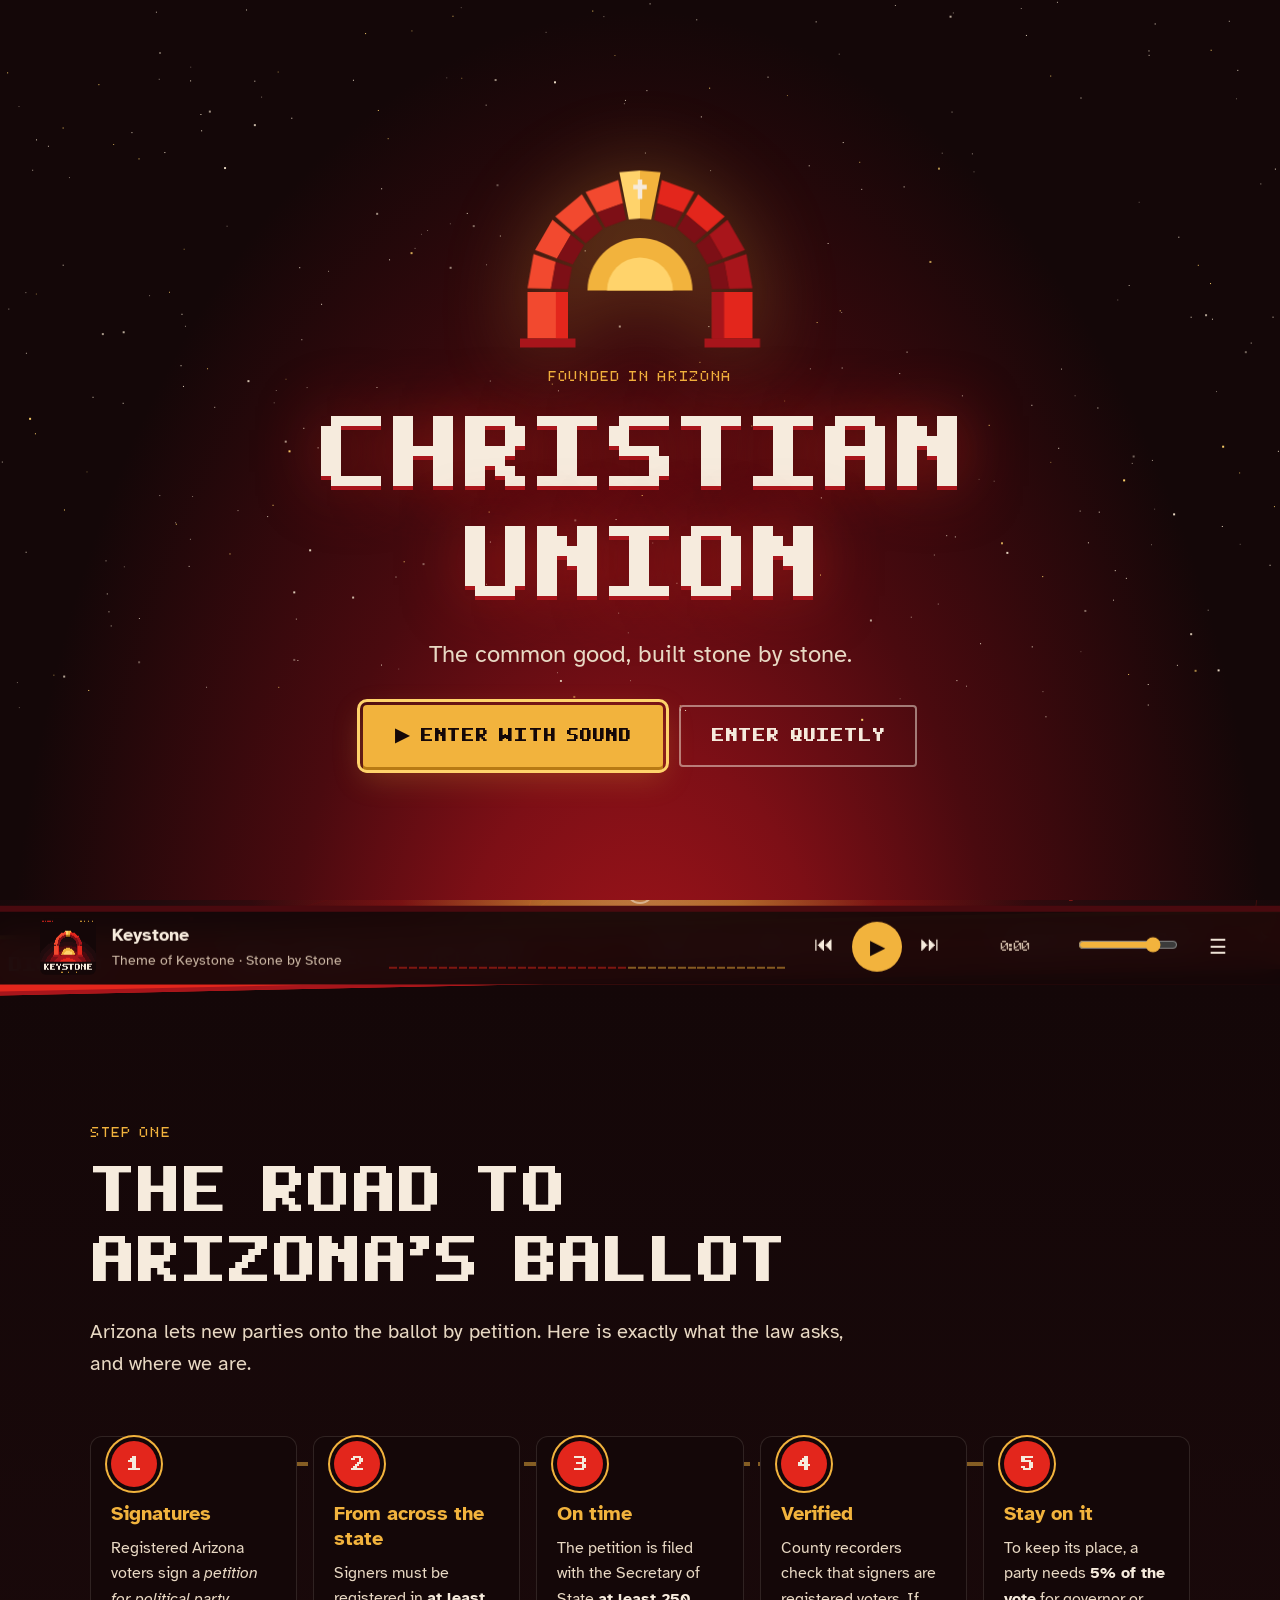
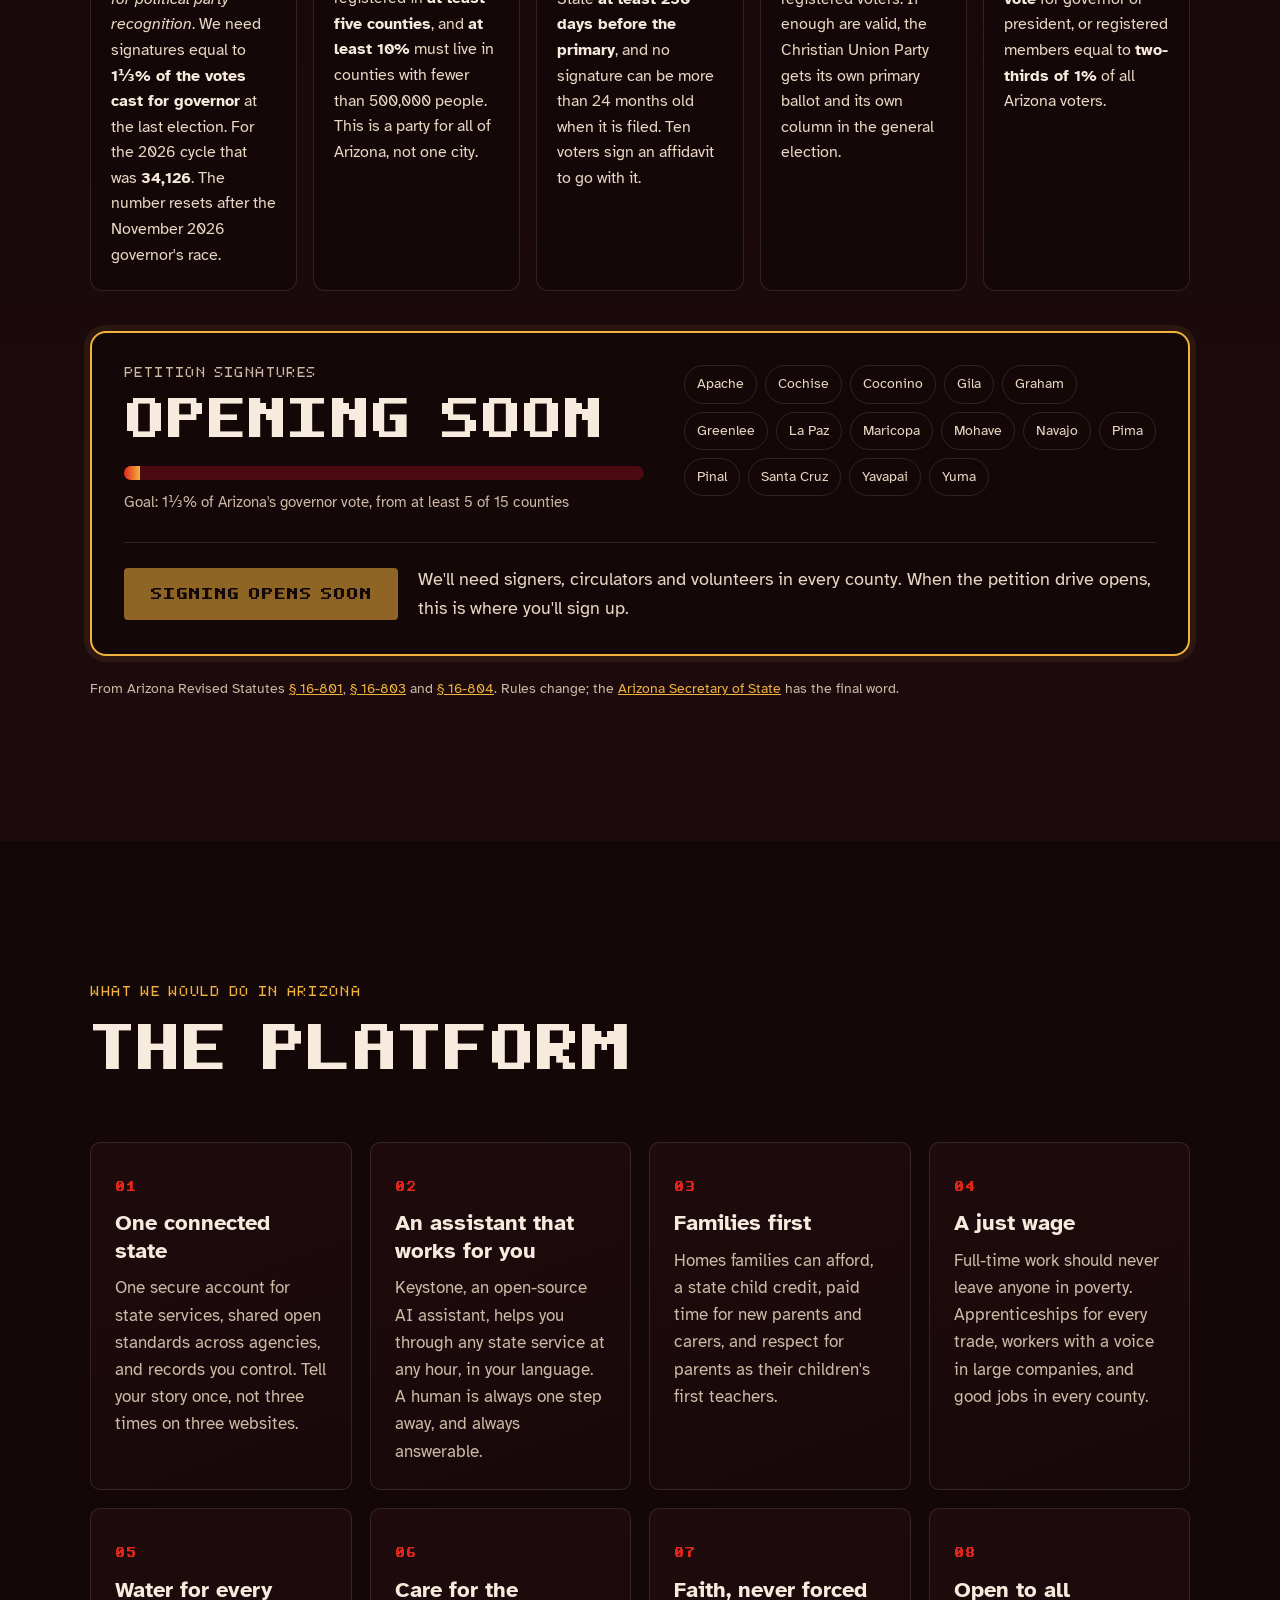
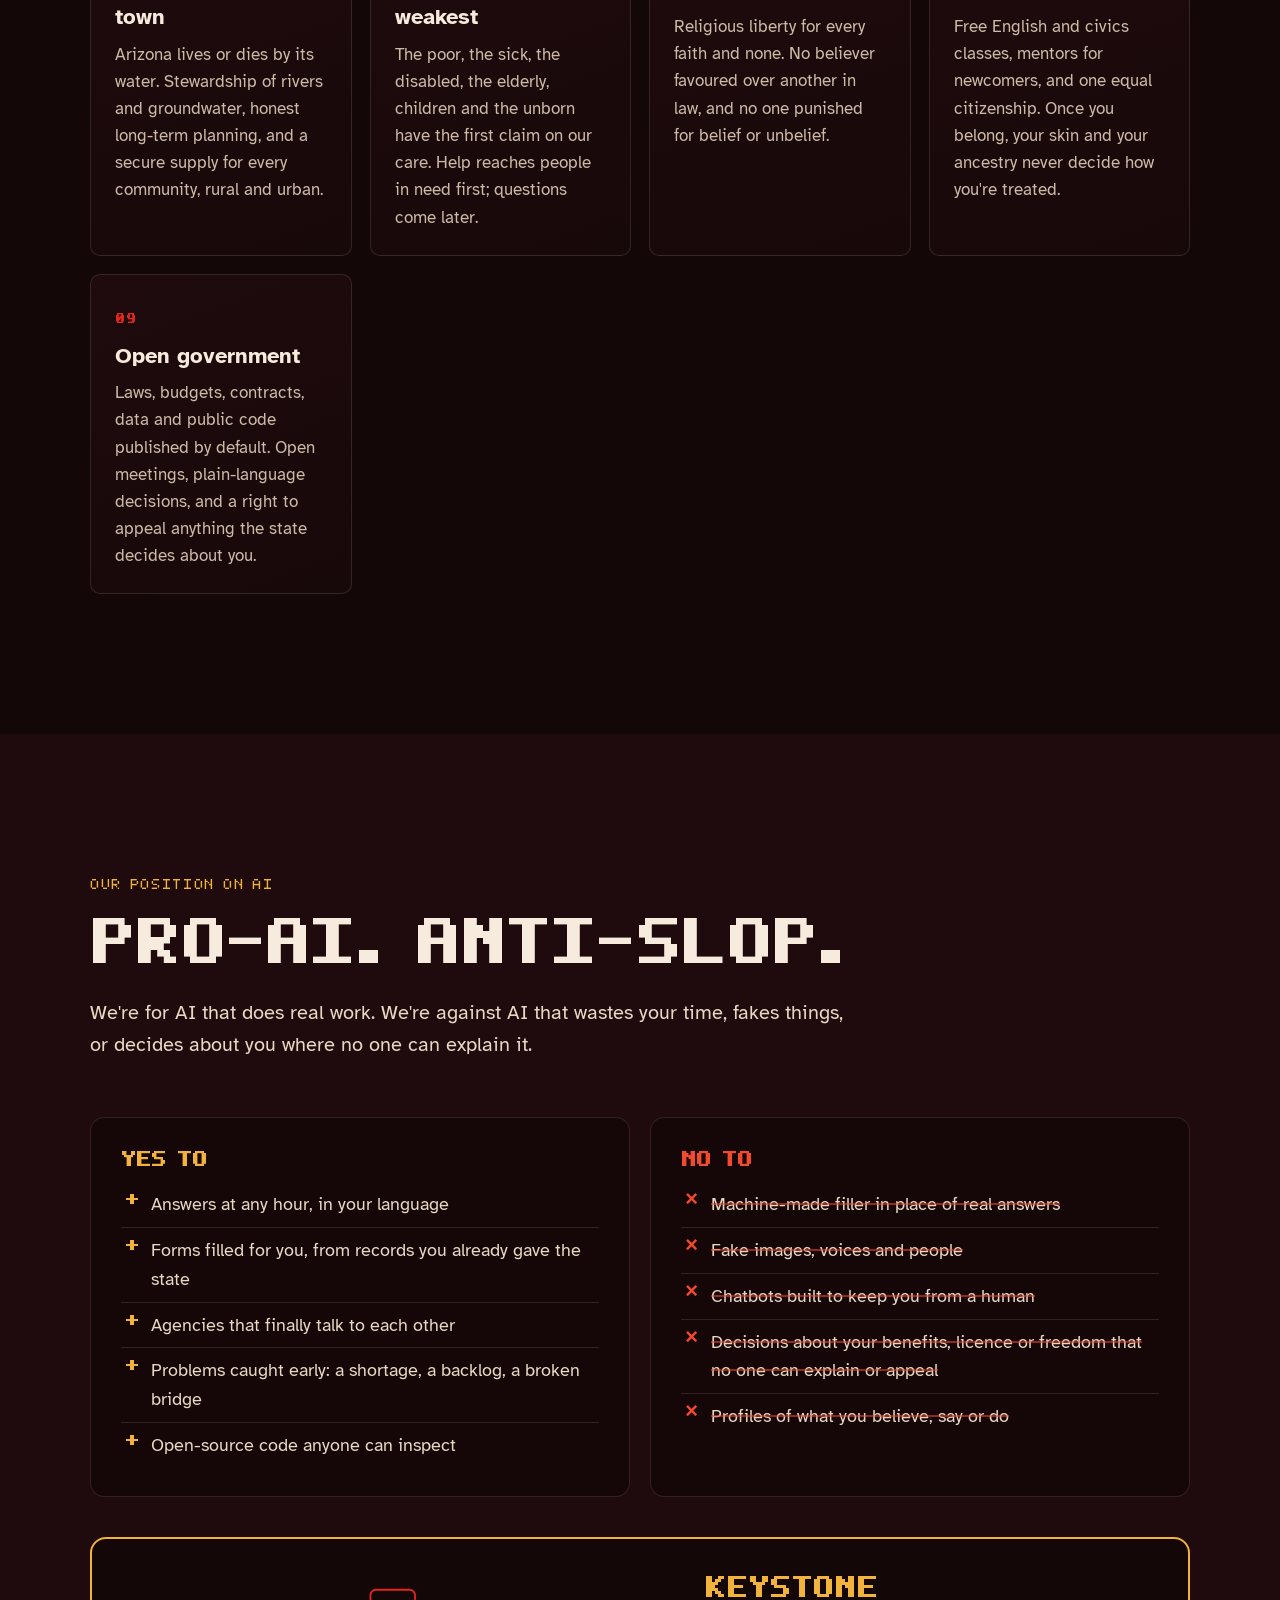
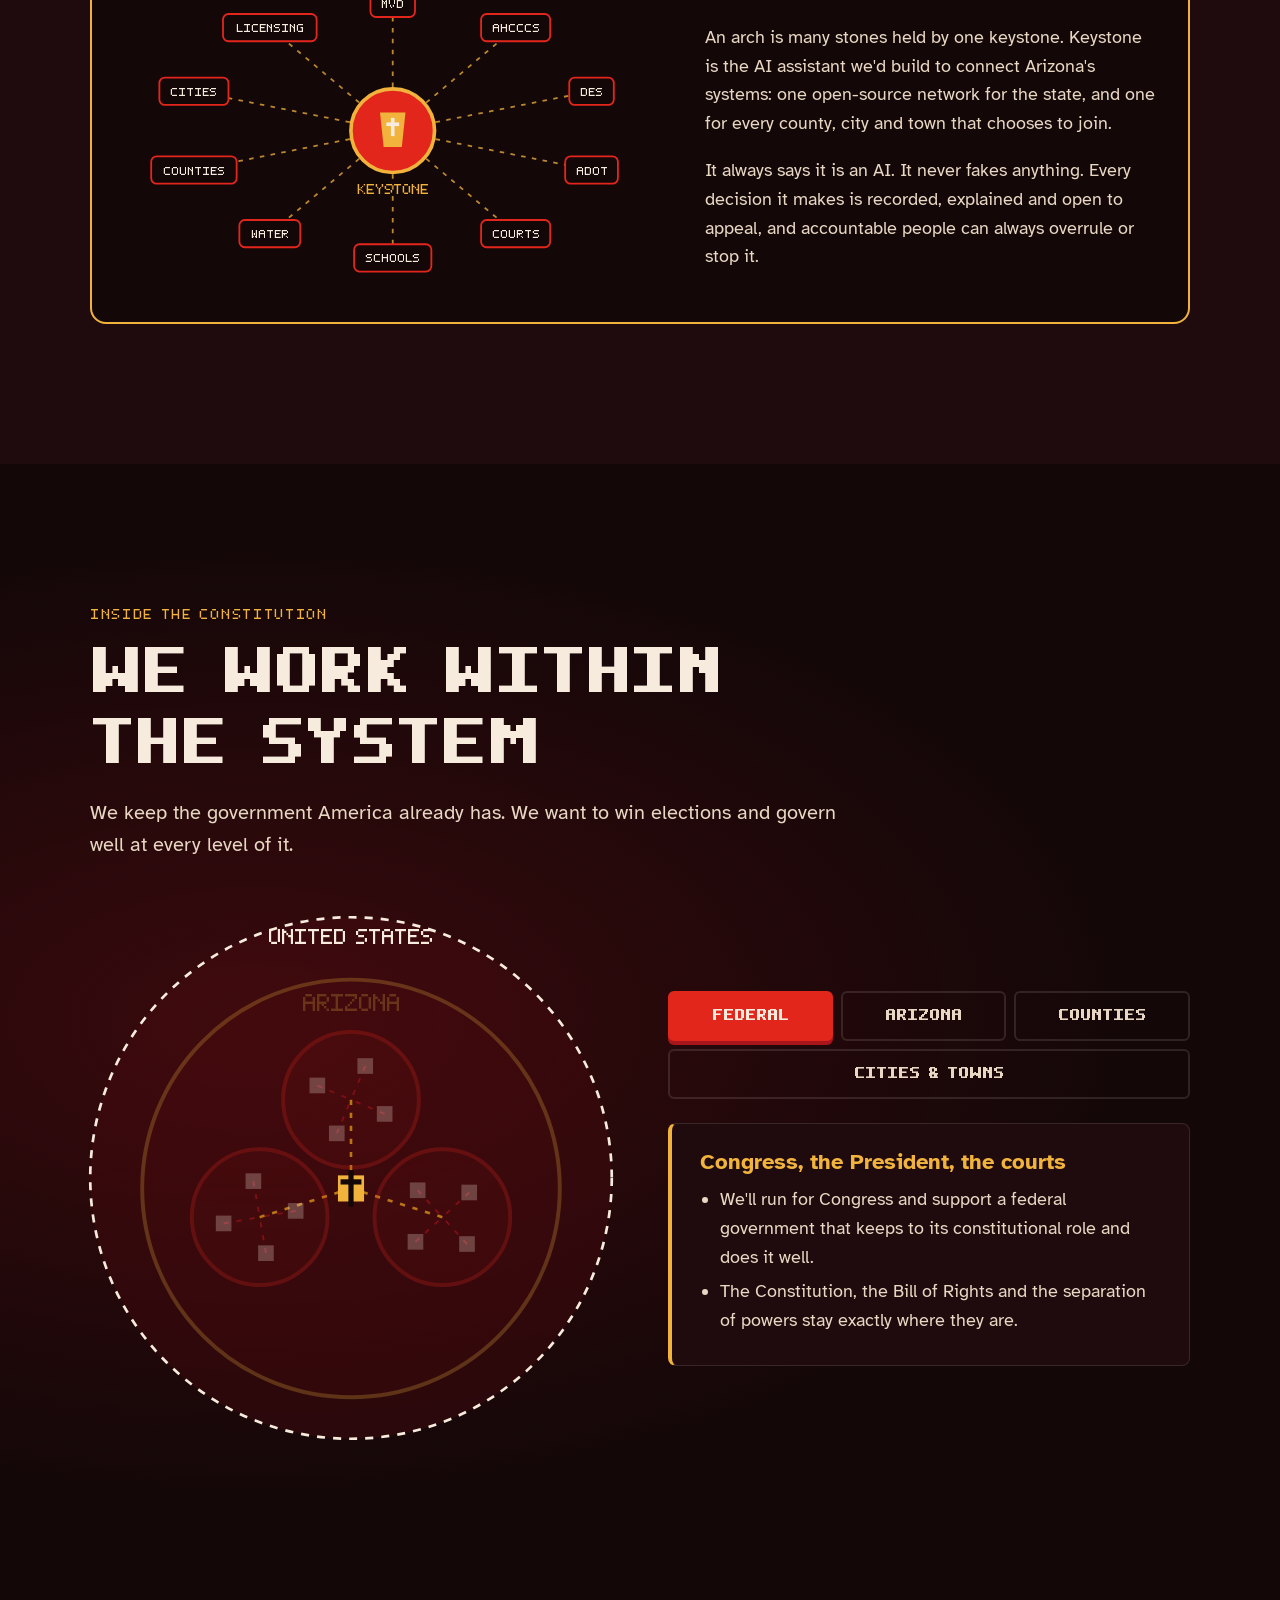
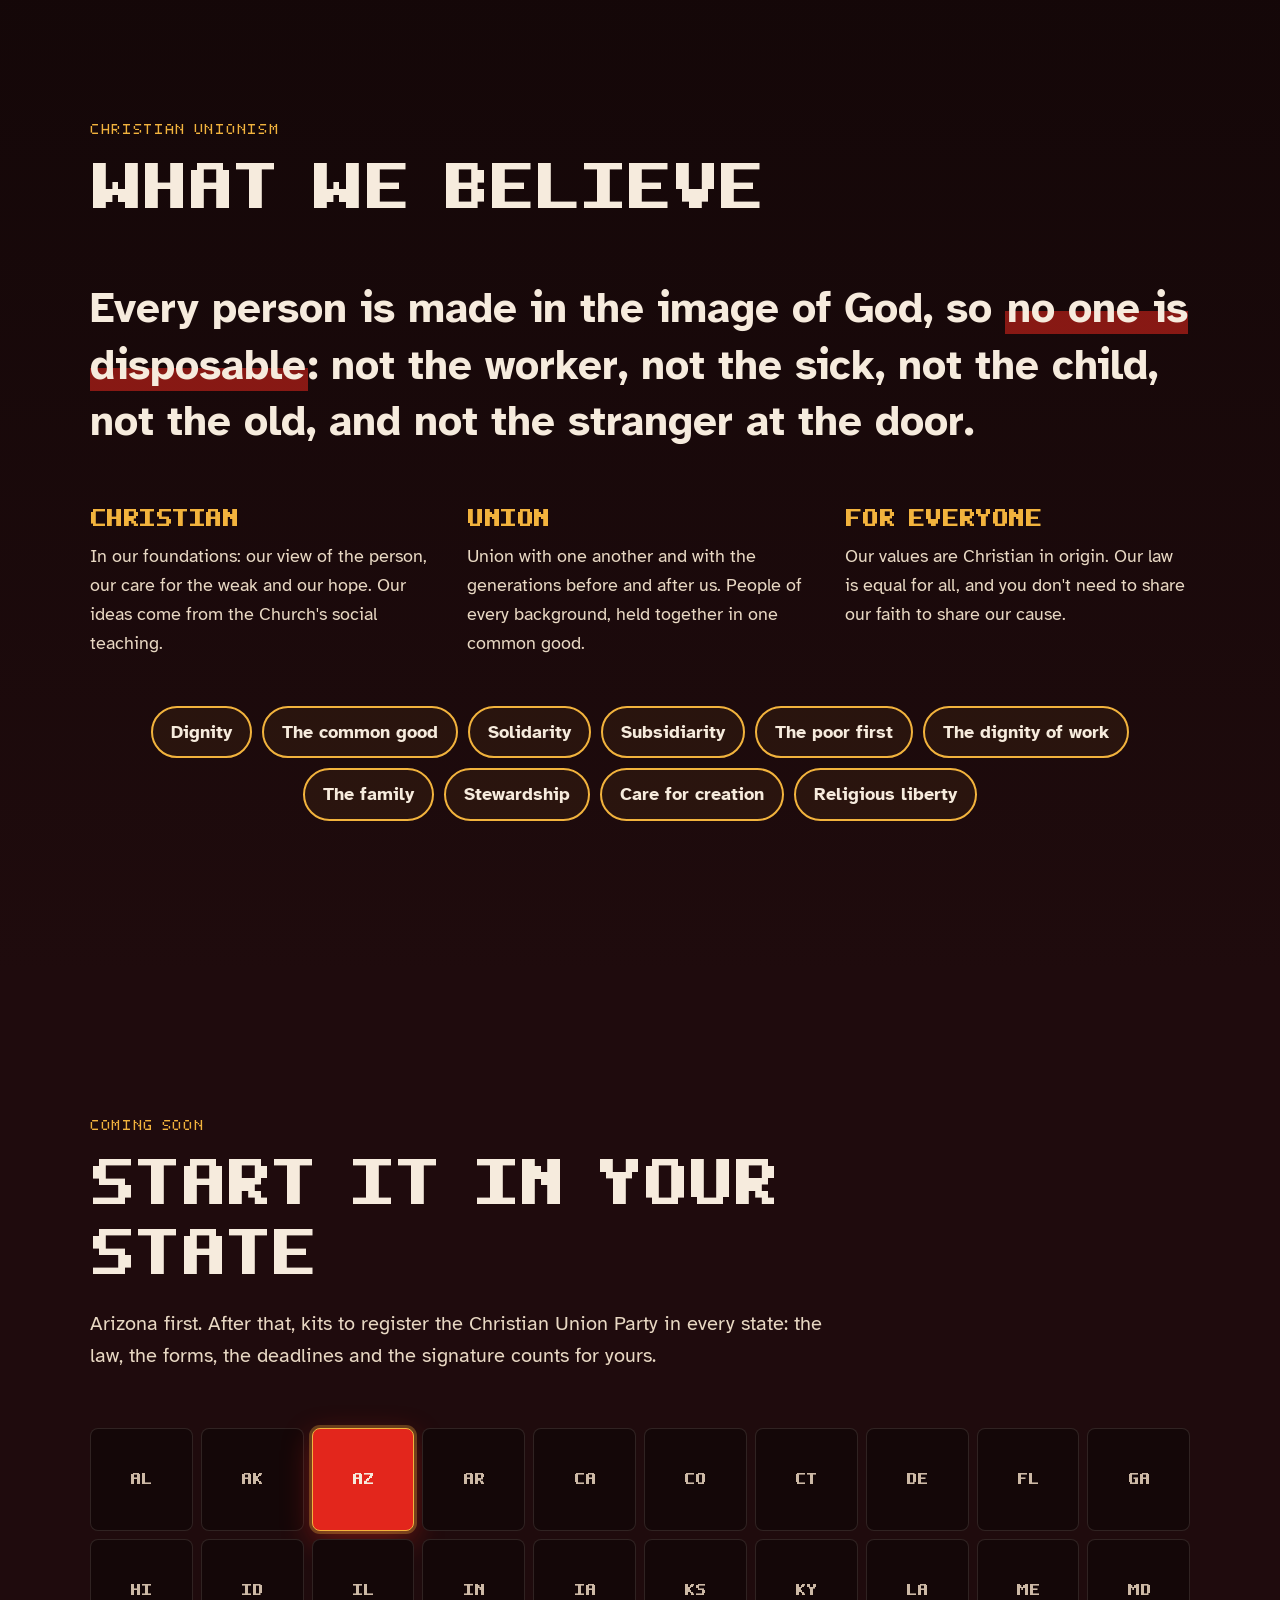
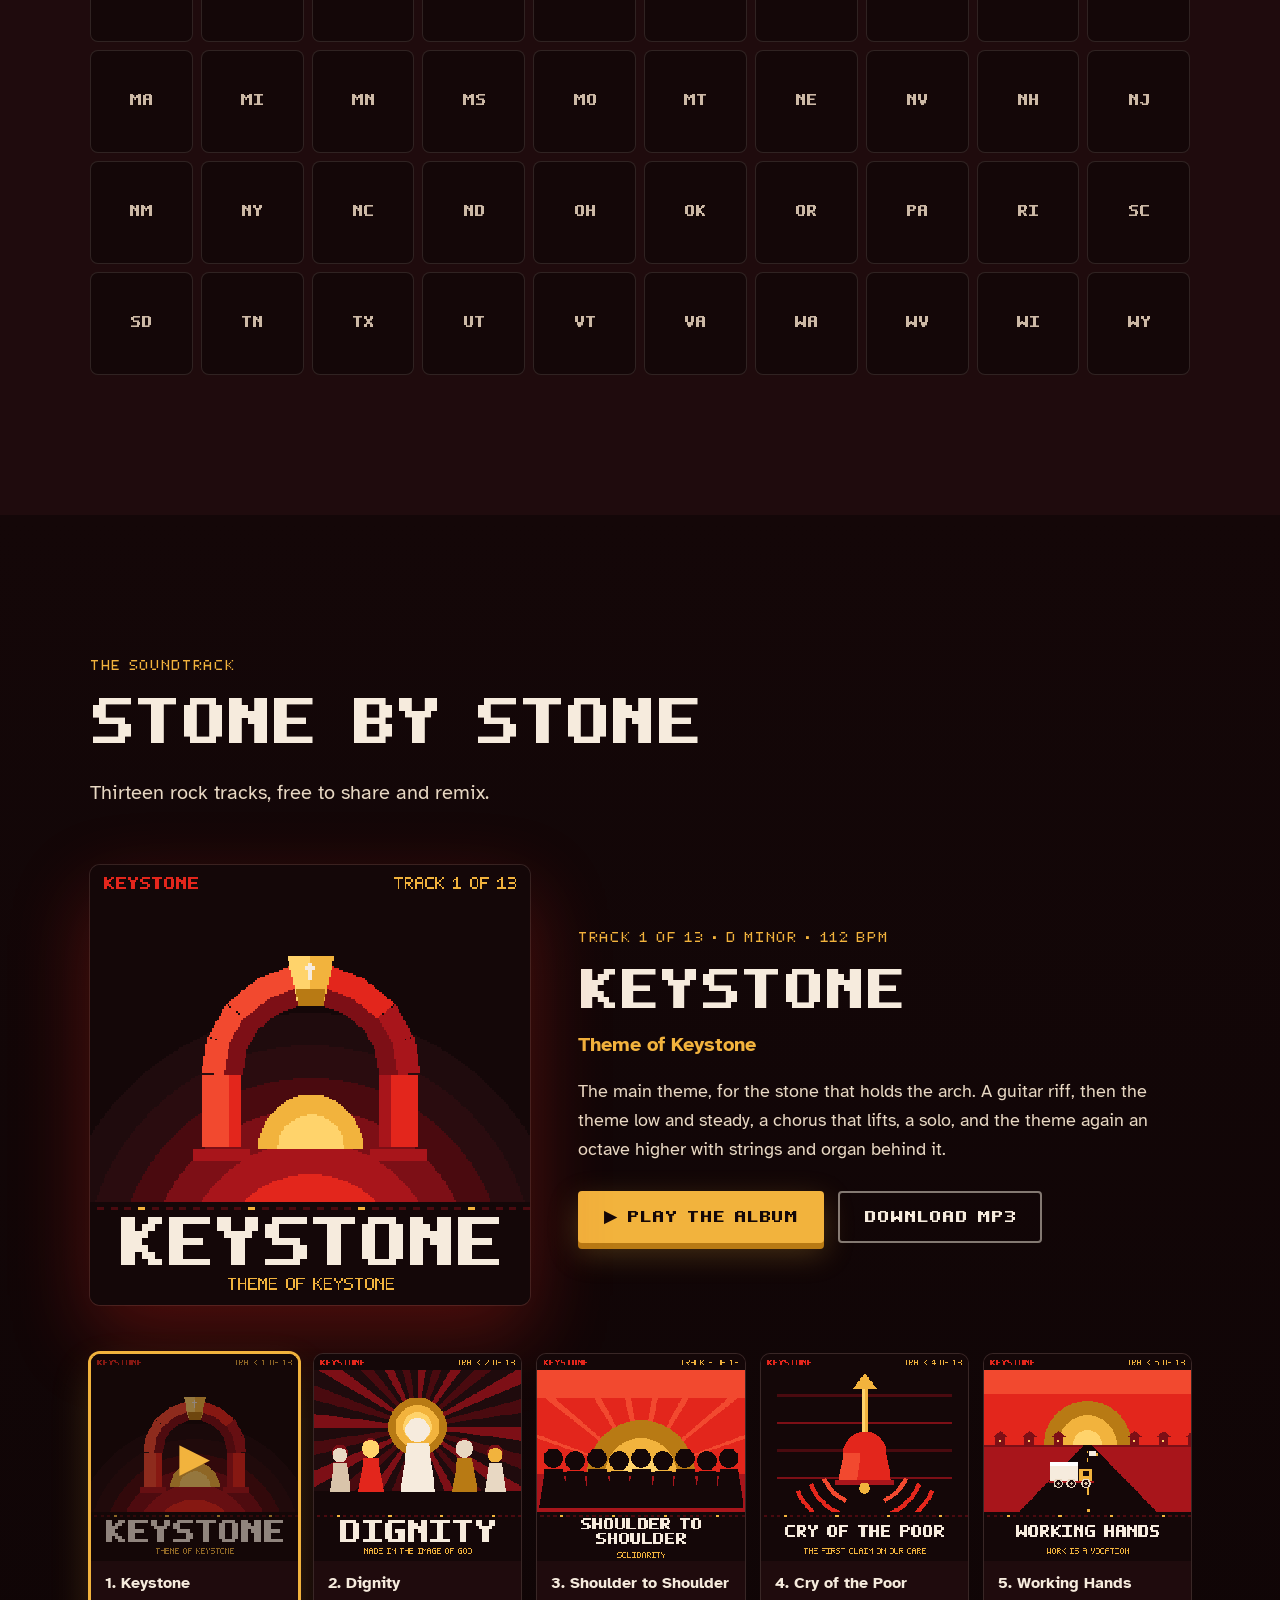
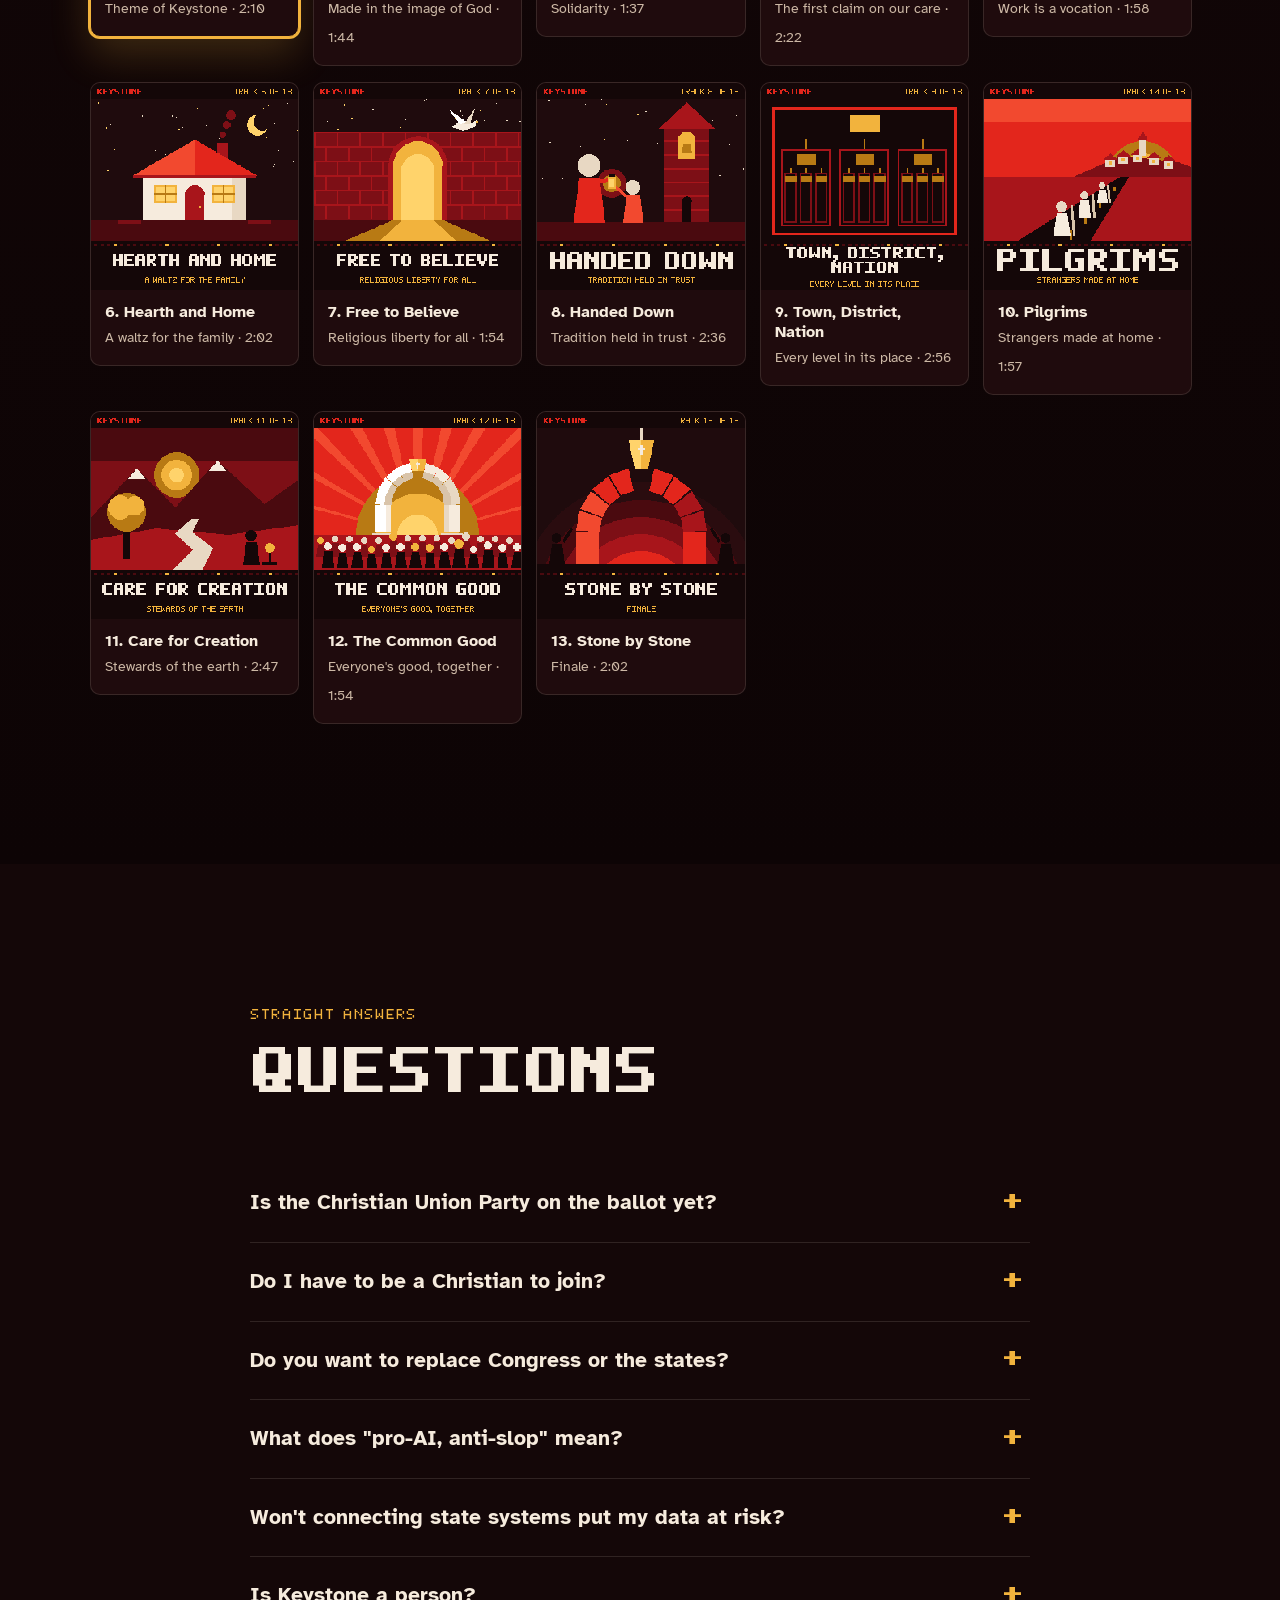
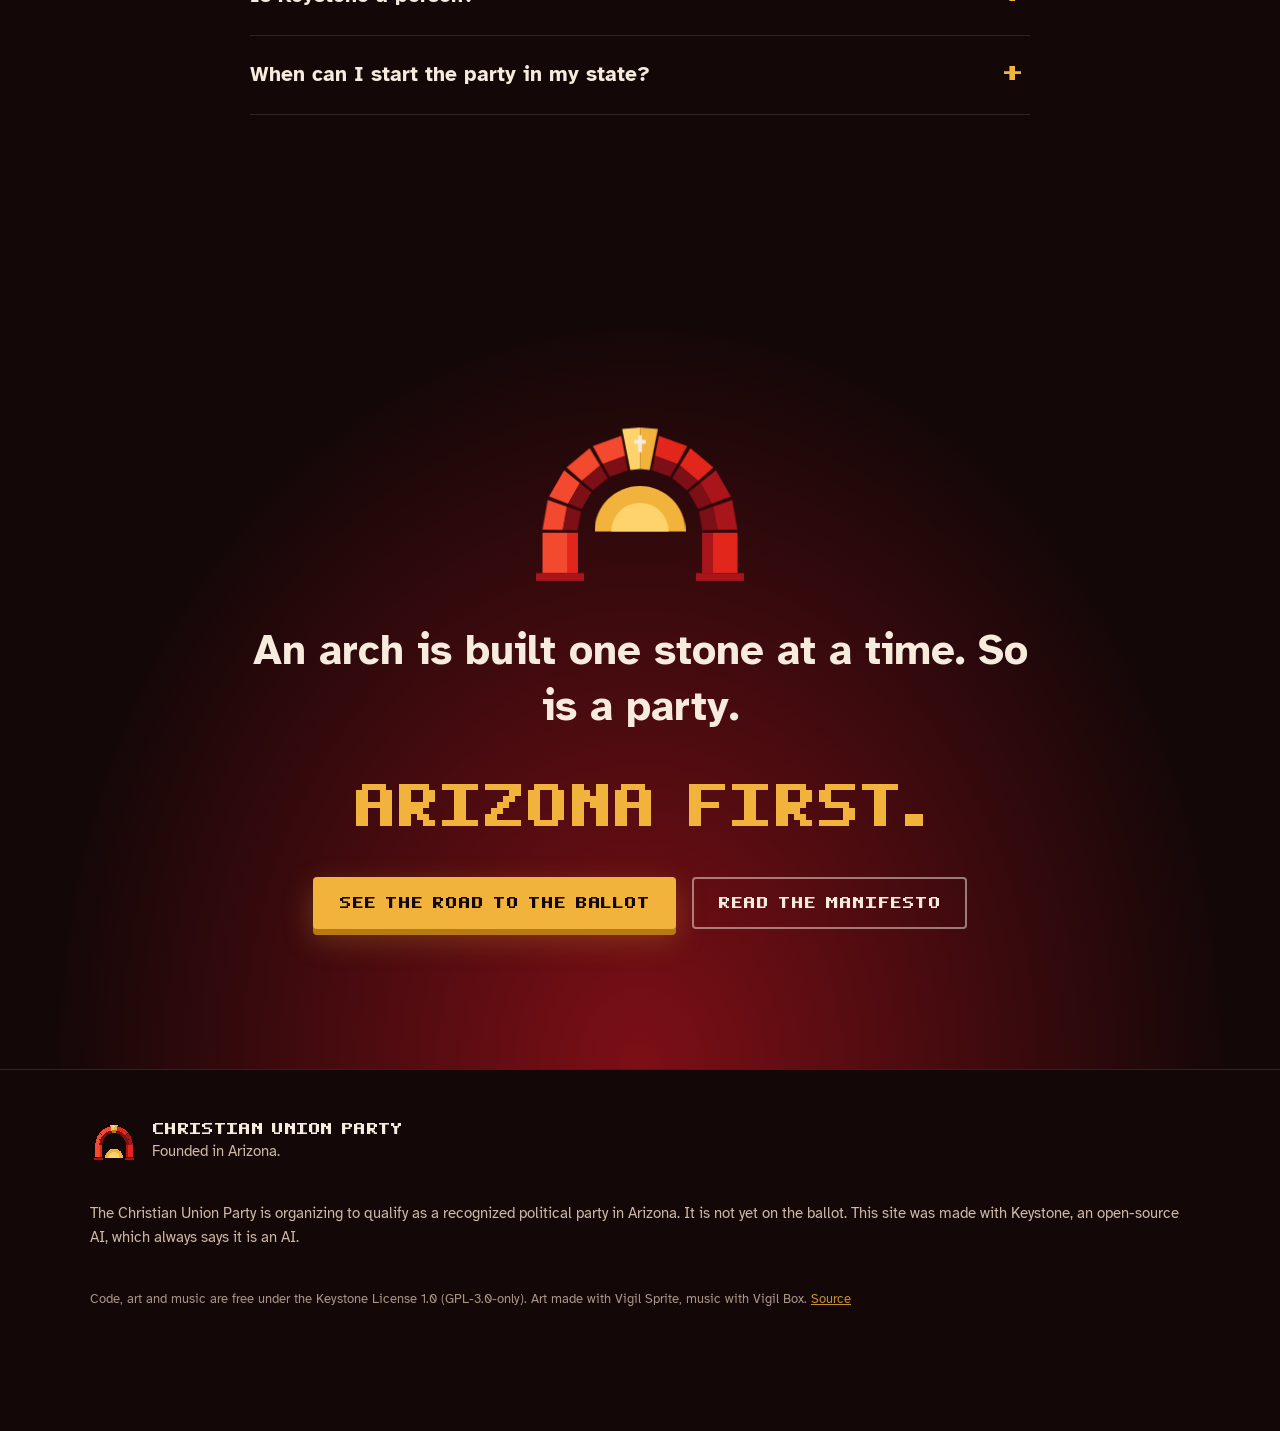
==== commit 028daa00: "Move the party site to christianunion.party Links, link-preview tags and the graphics that print the" ====
--- a/site/index.html
+++ b/site/index.html
@@ -8,8 +8,8 @@
 <meta name="theme-color" content="#140708">
 <meta property="og:title" content="Christian Union Party">
 <meta property="og:description" content="A new political party, founded in Arizona.">
-<meta property="og:image" content="https://christianunion.xyz/media/og-image.png">
-<meta property="og:url" content="https://christianunion.xyz/">
+<meta property="og:image" content="https://christianunion.party/media/og-image.png">
+<meta property="og:url" content="https://christianunion.party/">
 <meta name="twitter:card" content="summary_large_image">
 <link rel="icon" type="image/png" sizes="16x16" href="media/icons/favicon-16.png">
 <link rel="icon" type="image/png" sizes="32x32" href="media/icons/favicon-32.png">
